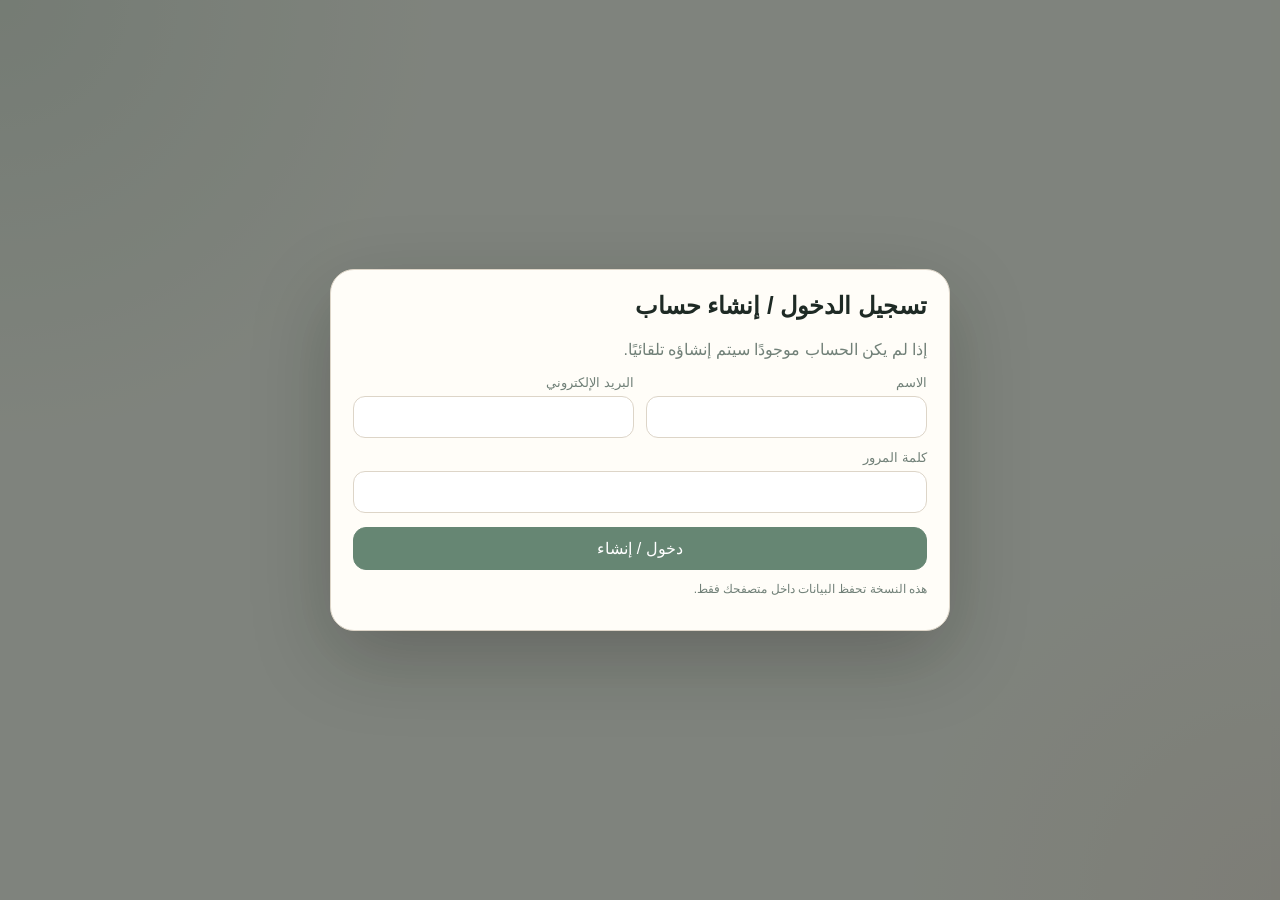
==== index.html @ e9858591 "Add files via upload" ====
<!DOCTYPE html>
<html lang="ar" dir="rtl">
<head>
<meta charset="UTF-8">
<meta name="viewport" content="width=device-width, initial-scale=1.0">
<meta name="theme-color" content="#f4f0e8">
<title>مساري | متتبع العادات والتحليل</title>
<style>
:root{
  --bg:#f4f0e8;
  --paper:#fffdf8;
  --paper-2:#faf6ef;
  --ink:#1e2a25;
  --muted:#718078;
  --line:#ddd5c8;
  --sage:#668673;
  --sage-dark:#456050;
  --sage-soft:#e7efe9;
  --done:#3f8f5d;
  --done-soft:#dff0e4;
  --missed:#c85e55;
  --missed-soft:#f5dfdc;
  --neutral:#ece6dc;
  --gold:#c5a15c;
  --shadow:0 24px 70px rgba(48,58,51,.12);
}
*{box-sizing:border-box}
html{scroll-behavior:smooth}
body{
  margin:0;
  min-height:100vh;
  font-family:"Segoe UI",Tahoma,Arial,sans-serif;
  color:var(--ink);
  background:
    radial-gradient(circle at 0% 0%,rgba(102,134,115,.16),transparent 28%),
    radial-gradient(circle at 100% 100%,rgba(200,94,85,.09),transparent 24%),
    var(--bg);
}
button,input,select,textarea{font:inherit}
button{cursor:pointer}
.hidden{display:none!important}
.app{max-width:1620px;margin:auto;padding:18px}
.shell{display:grid;grid-template-columns:285px minmax(0,1fr);gap:18px}
.sidebar,.main{
  background:rgba(255,253,248,.96);
  border:1px solid var(--line);
  border-radius:28px;
  box-shadow:var(--shadow);
}
.sidebar{
  padding:18px;
  position:sticky;
  top:18px;
  height:calc(100vh - 36px);
  overflow:auto;
}
.main{padding:22px;min-width:0}
.profile-card{
  padding:18px;text-align:center;border-radius:22px;
  background:linear-gradient(145deg,#e6eee8,#faf5ed);
  border:1px solid #d6dfd7;
}
.avatar-wrap{position:relative;width:96px;height:96px;margin:0 auto 12px}
.avatar{
  width:96px;height:96px;border-radius:50%;object-fit:cover;
  border:4px solid #fff;background:#dbe5dd;
  box-shadow:0 12px 28px rgba(68,94,79,.16)
}
.avatar-btn{
  position:absolute;left:2px;bottom:2px;width:32px;height:32px;border-radius:50%;
  border:2px solid #fff;background:var(--sage);color:#fff;font-weight:900
}
.profile-card h3{margin:0 0 4px;font-size:21px}
.profile-card p{margin:0;color:var(--muted);font-size:13px}
.nav{display:grid;gap:8px;margin:18px 0}
.nav button{
  border:0;background:transparent;color:var(--muted);
  text-align:right;padding:12px 14px;border-radius:13px;font-weight:750
}
.nav button:hover,.nav button.active{background:var(--sage-soft);color:var(--sage-dark)}
.side-card{
  margin-top:14px;padding:15px;border-radius:18px;
  background:var(--paper-2);border:1px solid var(--line)
}
.side-card h4{margin:0 0 12px}
.ring{
  width:132px;height:132px;border-radius:50%;margin:auto;display:grid;place-items:center;
  background:conic-gradient(var(--done) var(--pct),#e5dfd4 0);position:relative
}
.ring::after{content:"";position:absolute;inset:12px;border-radius:50%;background:var(--paper)}
.ring .inner{position:relative;z-index:1;text-align:center}
.ring strong{display:block;font-size:30px}.ring span{font-size:12px;color:var(--muted)}
.legend{display:grid;gap:8px;margin-top:14px}
.legend-row{display:flex;justify-content:space-between;color:var(--muted);font-size:13px}
.legend-row i{width:10px;height:10px;border-radius:50%;display:inline-block;margin-left:7px}
.topbar{display:flex;justify-content:space-between;gap:14px;align-items:flex-start;flex-wrap:wrap}
.brand h1{margin:0;font-size:40px;letter-spacing:-1.4px}.brand h1 span{color:var(--sage)}
.brand p{margin:6px 0 0;color:var(--muted)}
.actions{display:flex;gap:9px;flex-wrap:wrap}
.control,.btn{
  border:1px solid var(--line);background:var(--paper);color:var(--ink);
  padding:11px 14px;border-radius:13px
}
.btn.primary{background:var(--sage);border-color:var(--sage);color:#fff}
.btn.warm{background:#b9785c;border-color:#b9785c;color:#fff}
.btn.danger{color:#a54d46}
.hero{display:grid;grid-template-columns:1.2fr .8fr;gap:18px;margin:20px 0}
.hero-banner{
  min-height:245px;border-radius:25px;padding:28px;color:#fff;position:relative;overflow:hidden;
  background:linear-gradient(120deg,rgba(35,55,45,.93),rgba(79,109,89,.84)),linear-gradient(135deg,#7e9987,#d4bfa0);
}
.hero-banner:before,.hero-banner:after{content:"";position:absolute;border-radius:50%;background:rgba(255,255,255,.12)}
.hero-banner:before{width:240px;height:240px;left:-70px;top:-65px}
.hero-banner:after{width:170px;height:170px;left:130px;bottom:-90px}
.hero-banner h2{position:relative;z-index:1;font-size:35px;margin:0 0 10px}
.hero-banner p{position:relative;z-index:1;max-width:620px;line-height:1.8;color:#edf4ef;margin:0}
.hero-stats{display:grid;grid-template-columns:1fr 1fr;gap:12px}
.stat-card{background:var(--paper);border:1px solid var(--line);border-radius:20px;padding:18px}
.stat-card strong{display:block;font-size:30px;color:var(--sage-dark)}
.stat-card span{font-size:13px;color:var(--muted)}
.section{
  margin-top:18px;background:var(--paper);
  border:1px solid var(--line);border-radius:24px;padding:18px
}
.section-head{display:flex;justify-content:space-between;gap:12px;align-items:center;flex-wrap:wrap;margin-bottom:15px}
.section-head h2{margin:0;font-size:22px}
.section-head p{margin:4px 0 0;color:var(--muted);font-size:13px}
.mode-switch{display:flex;gap:7px;padding:5px;background:#f0ebe2;border-radius:13px}
.mode{border:0;background:transparent;color:var(--muted);padding:9px 12px;border-radius:9px;font-weight:800}
.mode.done.active{background:var(--done);color:#fff}
.mode.missed.active{background:var(--missed);color:#fff}

/* Circular racetrack */
.tracker-shell{display:grid;grid-template-columns:1fr;gap:16px}
.tracker-card{
  border:1px solid var(--line);
  border-radius:26px;
  background:
    radial-gradient(circle at 50% 48%,rgba(102,134,115,.08),transparent 34%),
    linear-gradient(180deg,#fffefa,#fbf8f2);
  padding:18px;
  overflow:auto;
  box-shadow:inset 0 1px 0 rgba(255,255,255,.9)
}
.svg-wrap{min-width:900px;display:flex;justify-content:center}
#trackerSvg{width:100%;max-width:1180px;height:auto;overflow:visible}
.track-segment{cursor:pointer;transition:transform .16s,filter .16s,opacity .16s}
.track-segment:hover{filter:brightness(.95);opacity:.94}
.day-label{font-size:11px;fill:#657168;font-weight:800;pointer-events:none}
.habit-label{font-size:14px;fill:#1f2b26;font-weight:900;pointer-events:none}
.habit-label-sub{font-size:10px;fill:#7b877f;font-weight:600;pointer-events:none}
.habit-label-box{fill:#fffdfa;stroke:#d8d1c5;stroke-width:1.2}
.habit-label-accent{stroke:#668673;stroke-width:5;stroke-linecap:round}
.habit-label-line{stroke:#a5afa8;stroke-width:1.2;stroke-dasharray:4 5}
.center-disc{fill:#fffdf8;stroke:#d8d1c5;stroke-width:2}
.center-ring{fill:none;stroke:#668673;stroke-width:7;stroke-linecap:round}
.center-title{font-size:30px;fill:#223029;font-weight:900}
.center-sub{font-size:14px;fill:#7b877f}
.center-rate{font-size:22px;fill:#4d6b57;font-weight:900}
.track-guide{fill:none;stroke:#e4ddd2;stroke-width:1}
.track-start-line{stroke:#b6c0b9;stroke-width:1.2}
.habit-list{
  display:grid;
  grid-template-columns:repeat(auto-fit,minmax(190px,1fr));
  gap:10px
}
.habit-row{
  border:1px solid var(--line);
  border-radius:16px;
  padding:12px;
  background:linear-gradient(180deg,#fffefa,#faf6ef)
}
.habit-row h4{margin:0 0 4px}
.habit-row p{margin:0;color:var(--muted);font-size:12px}
.habit-row button{margin-top:9px;width:100%}

/* Analytics */
.analytics-grid{display:grid;grid-template-columns:repeat(4,1fr);gap:12px}
.metric{
  border:1px solid var(--line);border-radius:18px;padding:16px;background:#fffefa
}
.metric strong{display:block;font-size:28px;color:var(--sage-dark)}
.metric span{font-size:12px;color:var(--muted)}
.analysis-layout{display:grid;grid-template-columns:1.15fr .85fr;gap:16px;margin-top:14px}
.chart-card,.insight-card{
  border:1px solid var(--line);border-radius:20px;padding:15px;background:#fffefa
}
.chart-card h3,.insight-card h3{margin:0 0 12px;font-size:17px}
.bar-chart{display:grid;gap:10px}
.bar-row{display:grid;grid-template-columns:130px 1fr 54px;gap:10px;align-items:center}
.bar-label{font-size:13px;white-space:nowrap;overflow:hidden;text-overflow:ellipsis}
.bar-track{height:12px;background:#ece6dc;border-radius:999px;overflow:hidden}
.bar-fill{height:100%;background:linear-gradient(90deg,var(--sage),#8aa294);border-radius:999px}
.bar-value{text-align:left;font-size:12px;color:var(--muted)}
.insights{display:grid;gap:10px}
.insight{
  padding:13px;border-radius:15px;background:var(--sage-soft);border:1px solid #d9e5dc;line-height:1.7
}
.insight.warn{background:#f7ebe7;border-color:#efd8d2}
.insight strong{display:block;margin-bottom:3px}
.week-grid{display:grid;grid-template-columns:repeat(7,1fr);gap:8px;margin-top:12px}
.week-day{padding:10px;border:1px solid var(--line);border-radius:14px;text-align:center;background:#fbf8f2}
.week-day strong{display:block;font-size:20px}.week-day span{font-size:11px;color:var(--muted)}
.trend-card{margin-top:14px;border:1px solid var(--line);border-radius:20px;padding:15px;background:#fffefa}
.trend-card svg{width:100%;height:240px}
.trend-line{fill:none;stroke:var(--sage);stroke-width:4}
.trend-dot{fill:#b9785c;stroke:#fff;stroke-width:3}
.grid-2{display:grid;grid-template-columns:1fr 1fr;gap:18px}
.gallery{display:grid;grid-template-columns:repeat(3,1fr);gap:11px}
.gallery-card{border:1px solid var(--line);border-radius:18px;overflow:hidden;background:#fff}
.gallery-card img{width:100%;height:150px;object-fit:cover;background:#ece7de}
.gallery-meta{padding:10px}.gallery-meta h4{margin:0 0 4px;font-size:14px}
.gallery-meta p{margin:0;color:var(--muted);font-size:12px}
.empty{grid-column:1/-1;border:1px dashed var(--line);border-radius:18px;padding:34px;text-align:center;color:var(--muted);background:#fbf9f5}
.measure-grid{display:grid;grid-template-columns:repeat(4,1fr);gap:10px}
.measure{border:1px solid var(--line);border-radius:16px;padding:13px;background:#fbfaf7}
.measure label{display:block;color:var(--muted);font-size:12px}
.measure input{width:100%;border:0;background:transparent;outline:none;font-size:22px;font-weight:800;color:var(--ink)}
.modal{position:fixed;inset:0;background:rgba(31,43,38,.55);display:grid;place-items:center;padding:20px;z-index:50}
.modal-card{width:min(620px,100%);background:var(--paper);border:1px solid var(--line);border-radius:24px;padding:22px;box-shadow:0 26px 80px rgba(0,0,0,.22)}
.modal-card h2{margin-top:0}
.modal-actions{display:flex;justify-content:flex-end;gap:8px;margin-top:15px}
.profile-grid{display:grid;grid-template-columns:1fr 1fr;gap:12px}
.field label{display:block;margin-bottom:6px;color:var(--muted);font-size:13px}
.field input,.field textarea{width:100%;border:1px solid var(--line);border-radius:12px;padding:11px;background:#fff;outline:none}
.field.full{grid-column:1/-1}
.toast{position:fixed;bottom:20px;left:50%;transform:translate(-50%,25px);opacity:0;background:#27352e;color:#fff;padding:11px 16px;border-radius:12px;transition:.2s;z-index:80}
.toast.show{opacity:1;transform:translate(-50%,0)}
@media(max-width:1220px){
  .shell{grid-template-columns:1fr}.sidebar{position:static;height:auto}
  .tracker-shell{grid-template-columns:1fr}.habit-list{grid-template-columns:repeat(2,1fr)}
}
@media(max-width:920px){
  .hero,.grid-2,.analysis-layout{grid-template-columns:1fr}
  .analytics-grid{grid-template-columns:1fr 1fr}
  .measure-grid{grid-template-columns:1fr 1fr}
}
@media(max-width:620px){
  .app{padding:8px}.main,.sidebar{padding:13px;border-radius:18px}
  .brand h1{font-size:30px}.hero-banner h2{font-size:28px}
  .profile-grid{grid-template-columns:1fr}.field.full{grid-column:auto}
  .gallery{grid-template-columns:1fr}.measure-grid{grid-template-columns:1fr}
  .analytics-grid{grid-template-columns:1fr}
  .habit-list{grid-template-columns:1fr}
}

/* A4 monthly report */
#printSheet{display:none}
@page{size:A4 landscape;margin:9mm}
@media print{
  html,body{background:#fff!important}
  body *{visibility:hidden!important}
  #printSheet,#printSheet *{visibility:visible!important}
  #printSheet{
    display:block!important;
    position:absolute;
    inset:0;
    width:100%;
    color:#1e2a25;
    background:#fff;
    direction:rtl;
    font-family:"Segoe UI",Tahoma,Arial,sans-serif;
  }
  .print-page{
    width:100%;
    min-height:185mm;
    padding:4mm;
    page-break-after:always;
  }
  .print-page:last-child{page-break-after:auto}
  .print-header{
    display:flex;justify-content:space-between;align-items:flex-start;
    border-bottom:2px solid #668673;padding-bottom:4mm;margin-bottom:4mm
  }
  .print-header h1{margin:0;font-size:24pt}
  .print-header p{margin:2mm 0 0;color:#647269;font-size:10pt}
  .print-badge{
    border:1px solid #cfc7bb;border-radius:10px;padding:3mm 5mm;
    background:#f8f4ed;font-weight:800
  }
  .print-layout{display:grid;grid-template-columns:2.2fr 1fr;gap:5mm}
  .print-tracker{
    border:1px solid #d8d1c5;border-radius:12px;padding:3mm;background:#fffdfa
  }
  .print-tracker svg{width:100%;height:150mm}
  .print-summary{display:grid;gap:3mm;align-content:start}
  .print-stat{
    border:1px solid #d8d1c5;border-radius:10px;padding:3mm;background:#fbf8f2
  }
  .print-stat strong{display:block;font-size:18pt;color:#456050}
  .print-stat span{font-size:9pt;color:#718078}
  .print-table{
    width:100%;border-collapse:collapse;font-size:9pt;margin-top:2mm
  }
  .print-table th,.print-table td{
    border:1px solid #d8d1c5;padding:2mm;text-align:center
  }
  .print-table th{background:#eaf1eb}
  .print-insight{
    border:1px solid #d8d1c5;border-radius:10px;padding:3mm;
    background:#f7f3ec;font-size:9pt;line-height:1.6
  }
  .print-footer{
    margin-top:3mm;padding-top:2mm;border-top:1px solid #ddd5c8;
    color:#718078;font-size:8pt;text-align:center
  }
}

</style>
</head>
<body>

<input id="avatarInput" type="file" accept="image/*" hidden>
<input id="galleryInput" type="file" accept="image/*" multiple hidden>

<div id="authModal" class="modal">
  <div class="modal-card">
    <h2>تسجيل الدخول / إنشاء حساب</h2>
    <p style="color:var(--muted)">إذا لم يكن الحساب موجودًا سيتم إنشاؤه تلقائيًا.</p>
    <div class="profile-grid">
      <div class="field"><label>الاسم</label><input id="authName"></div>
      <div class="field"><label>البريد الإلكتروني</label><input id="authEmail" type="email"></div>
      <div class="field full"><label>كلمة المرور</label><input id="authPassword" type="password"></div>
    </div>
    <button id="authBtn" class="btn primary" style="width:100%;margin-top:14px">دخول / إنشاء</button>
    <p style="font-size:12px;color:var(--muted)">هذه النسخة تحفظ البيانات داخل متصفحك فقط.</p>
  </div>
</div>

<div id="profileModal" class="modal hidden">
  <div class="modal-card">
    <h2>حسابي الشخصي</h2>
    <div class="profile-grid">
      <div class="field"><label>الاسم الكامل</label><input id="fullName"></div>
      <div class="field"><label>رقم الهاتف</label><input id="phone"></div>
      <div class="field"><label>البريد الإلكتروني</label><input id="email"></div>
      <div class="field"><label>تاريخ الميلاد</label><input id="birth" type="date"></div>
      <div class="field full"><label>عنوان السكن</label><input id="address"></div>
      <div class="field full"><label>نبذة شخصية</label><textarea id="bio" rows="3"></textarea></div>
    </div>
    <div class="modal-actions">
      <button id="closeProfileModal" class="btn">إغلاق</button>
      <button id="saveProfile" class="btn primary">حفظ المعلومات</button>
    </div>
  </div>
</div>

<div id="habitModal" class="modal hidden">
  <div class="modal-card">
    <h2>إضافة أو تعديل عادة</h2>
    <div class="profile-grid">
      <div class="field"><label>اسم العادة</label><input id="habitName"></div>
      <div class="field full"><label>الوصف</label><input id="habitDesc"></div>
    </div>
    <div class="modal-actions">
      <button id="cancelHabit" class="btn">إلغاء</button>
      <button id="saveHabit" class="btn primary">حفظ</button>
    </div>
  </div>
</div>

<div id="app" class="app hidden">
  <div class="shell">
    <aside class="sidebar">
      <div class="profile-card">
        <div class="avatar-wrap">
          <img id="avatar" class="avatar" alt="الصورة الشخصية">
          <button id="avatarBtn" class="avatar-btn">＋</button>
        </div>
        <h3 id="sideName"></h3>
        <p id="sideEmail"></p>
      </div>

      <div class="nav">
        <button class="active" data-target="dashboard">لوحة التحكم</button>
        <button data-target="trackerSection">مضمار العادات</button>
        <button data-target="analysisSection">التحليل الكامل</button>
        <button data-target="foodSection">الصور والوجبات</button>
        <button data-target="measureSection">المقاسات</button>
        <button id="openProfileBtn">حسابي الشخصي</button>
      </div>

      <div class="side-card">
        <h4>ملخص الشهر</h4>
        <div id="progressRing" class="ring" style="--pct:0%">
          <div class="inner"><strong id="percentText">0%</strong><span>معدل الإنجاز</span></div>
        </div>
        <div class="legend">
          <div class="legend-row"><span><i style="background:var(--done)"></i>منجز</span><b id="doneTotal">0</b></div>
          <div class="legend-row"><span><i style="background:var(--missed)"></i>غير منجز</span><b id="missedTotal">0</b></div>
          <div class="legend-row"><span><i style="background:#aeb1ab"></i>غير محدد</span><b id="neutralTotal">0</b></div>
        </div>
      </div>
      <button id="logoutBtn" class="btn" style="width:100%;margin-top:14px">تسجيل الخروج</button>
    </aside>

    <main class="main">
      <div class="topbar">
        <div class="brand">
          <h1>مساري<span>.</span></h1>
          <p>مضمار دائري احترافي مع تحليل كامل للالتزام.</p>
        </div>
        <div class="actions">
          <select id="month" class="control"></select>
          <select id="year" class="control"></select>
          <button id="exportBtn" class="btn">تصدير البيانات</button>
          <button id="printPdfBtn" class="btn primary">طباعة PDF A4</button>
        </div>
      </div>

      <section id="dashboard" class="hero">
        <div class="hero-banner">
          <h2>كل عادة لها مسار واضح</h2>
          <p>اضغط على أي جزء من المضمار لتسجيل اليوم كمنجز أو غير منجز، ثم راقب تحليلك الشهري بالتفصيل.</p>
        </div>
        <div class="hero-stats">
          <div class="stat-card"><strong id="doneStat">0</strong><span>أيام منجزة</span></div>
          <div class="stat-card"><strong id="missedStat">0</strong><span>أيام غير منجزة</span></div>
          <div class="stat-card"><strong id="habitStat">0</strong><span>عدد العادات</span></div>
          <div class="stat-card"><strong id="photoStat">0</strong><span>صور محفوظة</span></div>
        </div>
      </section>

      <section id="trackerSection" class="section">
        <div class="section-head">
          <div>
            <h2>مضمار العادات الدائري</h2>
            <p>دائرة ناقصة ربعًا، 31 يومًا، وكل حلقة تمثل عادة مستقلة.</p>
          </div>
          <div style="display:flex;gap:9px;flex-wrap:wrap">
            <div class="mode-switch">
              <button class="mode done active" data-mode="done">منجز</button>
              <button class="mode missed" data-mode="missed">غير منجز</button>
            </div>
            <button id="addHabitBtn" class="btn primary">＋ إضافة عادة</button>
          </div>
        </div>
        <div class="tracker-shell">
          <div class="tracker-card">
            <div class="svg-wrap">
              <svg id="trackerSvg" viewBox="0 0 1180 820"></svg>
            </div>
          </div>
          <div id="habitList" class="habit-list"></div>
        </div>
      </section>

      <section id="analysisSection" class="section">
        <div class="section-head">
          <div>
            <h2>التحليل الكامل</h2>
            <p>تحليل الالتزام، أفضل عادة، أضعف عادة، السلسلة، ونسبة كل عادة.</p>
          </div>
        </div>

        <div class="analytics-grid">
          <div class="metric"><strong id="analysisRate">0%</strong><span>معدل الالتزام</span></div>
          <div class="metric"><strong id="bestStreak">0</strong><span>أفضل سلسلة متواصلة</span></div>
          <div class="metric"><strong id="bestHabit">—</strong><span>أفضل عادة</span></div>
          <div class="metric"><strong id="weakHabit">—</strong><span>أضعف عادة</span></div>
        </div>

        <div class="analysis-layout">
          <div class="chart-card">
            <h3>نسبة الإنجاز لكل عادة</h3>
            <div id="habitBars" class="bar-chart"></div>
          </div>
          <div class="insight-card">
            <h3>استنتاجات ذكية</h3>
            <div id="insights" class="insights"></div>
          </div>
        </div>

        <div class="trend-card">
          <h3 style="margin:0 0 8px">أداء أيام الأسبوع</h3>
          <div id="weekGrid" class="week-grid"></div>
        </div>

        <div class="trend-card">
          <h3 style="margin:0 0 8px">تطور الالتزام خلال الشهر</h3>
          <svg id="commitmentChart" viewBox="0 0 900 240" preserveAspectRatio="none"></svg>
        </div>
      </section>

      <div class="grid-2">
        <section id="foodSection" class="section">
          <div class="section-head">
            <div><h2>صور الوجبات والتقدم</h2><p>ارفع صور أكلك أو صور قبل وبعد.</p></div>
            <button id="uploadGallery" class="btn warm">＋ رفع صور</button>
          </div>
          <div id="gallery" class="gallery"></div>
        </section>

        <section id="measureSection" class="section">
          <div class="section-head">
            <div><h2>مقاسات الجسم</h2><p>حفظ القياسات بتاريخ اليوم.</p></div>
            <button id="saveMeasures" class="btn primary">حفظ القياس</button>
          </div>
          <div class="measure-grid">
            <div class="measure"><label>الوزن كغ</label><input id="weight" type="number" step=".1"></div>
            <div class="measure"><label>الطول سم</label><input id="height" type="number" step=".1"></div>
            <div class="measure"><label>الخصر سم</label><input id="waist" type="number" step=".1"></div>
            <div class="measure"><label>الصدر سم</label><input id="chest" type="number" step=".1"></div>
            <div class="measure"><label>الذراع سم</label><input id="arm" type="number" step=".1"></div>
            <div class="measure"><label>الفخذ سم</label><input id="thigh" type="number" step=".1"></div>
            <div class="measure"><label>الورك سم</label><input id="hips" type="number" step=".1"></div>
            <div class="measure"><label>الدهون %</label><input id="fat" type="number" step=".1"></div>
          </div>
        </section>
      </div>
    </main>
  </div>
</div>


<div id="printSheet">
  <section class="print-page">
    <div class="print-header">
      <div>
        <h1>مساري — المتابعة الشهرية</h1>
        <p id="printUserLine"></p>
      </div>
      <div id="printMonthBadge" class="print-badge"></div>
    </div>

    <div class="print-layout">
      <div class="print-tracker">
        <div id="printTrackerMount"></div>
      </div>
      <aside class="print-summary">
        <div class="print-stat"><strong id="printRate">0%</strong><span>معدل الالتزام</span></div>
        <div class="print-stat"><strong id="printDone">0</strong><span>إجمالي الأيام المنجزة</span></div>
        <div class="print-stat"><strong id="printStreak">0</strong><span>أفضل سلسلة متواصلة</span></div>
        <div class="print-stat"><strong id="printBestHabit">—</strong><span>أفضل عادة</span></div>
        <div class="print-insight" id="printRecommendation"></div>
      </aside>
    </div>

    <table class="print-table">
      <thead>
        <tr>
          <th>العادة</th>
          <th>منجز</th>
          <th>غير منجز</th>
          <th>غير محدد</th>
          <th>نسبة الإنجاز</th>
          <th>أفضل سلسلة</th>
        </tr>
      </thead>
      <tbody id="printHabitRows"></tbody>
    </table>

    <div class="print-footer">تم إنشاء هذا التقرير من موقع مساري — اختر “Save as PDF” من نافذة الطباعة.</div>
  </section>
</div>

<div id="toast" class="toast"></div>

<script>
const $=s=>document.querySelector(s);
const months=["يناير","فبراير","مارس","أبريل","مايو","يونيو","يوليو","أغسطس","سبتمبر","أكتوبر","نوفمبر","ديسمبر"];
const weekNames=["أحد","اثنين","ثلاثاء","أربعاء","خميس","جمعة","سبت"];
const defaultAvatar="data:image/svg+xml,%3Csvg xmlns='http://www.w3.org/2000/svg' width='300' height='300'%3E%3Crect width='300' height='300' rx='150' fill='%23dfe8e1'/%3E%3Ccircle cx='150' cy='112' r='48' fill='%236f8f7a'/%3E%3Cpath d='M55 260c12-58 49-88 95-88s83 30 95 88' fill='%236f8f7a'/%3E%3C/svg%3E";
const defaultHabits=[
  {name:"الاستيقاظ مبكرًا",desc:"قبل الساعة 6:00"},
  {name:"صلاة الفجر",desc:"في وقتها"},
  {name:"قراءة",desc:"20 صفحة يوميًا"},
  {name:"تمرين رياضي",desc:"45 دقيقة"},
  {name:"شرب الماء",desc:"8 أكواب يوميًا"},
  {name:"نوم مبكر",desc:"قبل 11 مساءً"}
];

let currentUser=null,currentMode="done",editingHabit=null;
let state={month:new Date().getMonth(),year:new Date().getFullYear(),profile:{},habits:[],checks:{},photos:[],measurements:[]};

function toast(t){const x=$("#toast");x.textContent=t;x.classList.add("show");setTimeout(()=>x.classList.remove("show"),1700)}
function users(){return JSON.parse(localStorage.getItem("masariUsers")||"{}")}
function saveUsers(u){localStorage.setItem("masariUsers",JSON.stringify(u))}
function key(){return`masari:${currentUser.email}:${state.year}-${state.month}`}
function save(){localStorage.setItem(key(),JSON.stringify(state))}
function esc(s){return String(s).replace(/[&<>"']/g,m=>({"&":"&amp;","<":"&lt;",">":"&gt;",'"':"&quot;","'":"&#039;"}[m]))}
function setupSelectors(){
  $("#month").innerHTML="";$("#year").innerHTML="";
  months.forEach((m,i)=>$("#month").insertAdjacentHTML("beforeend",`<option value="${i}">${m}</option>`));
  for(let y=2025;y<=2035;y++)$("#year").insertAdjacentHTML("beforeend",`<option>${y}</option>`);
  $("#month").value=state.month;$("#year").value=state.year;
}
function fresh(){
  return{
    month:state.month,year:state.year,
    profile:{fullName:currentUser.name,email:currentUser.email,phone:"",birth:"",address:"",bio:"",avatar:defaultAvatar},
    habits:JSON.parse(JSON.stringify(defaultHabits)),checks:{},photos:[],measurements:[]
  }
}
function load(){
  const raw=localStorage.getItem(key());
  state=raw?JSON.parse(raw):fresh();
  bindProfile();renderTracker();renderHabitList();renderGallery();bindMeasures();updateAll();save();
}
function showApp(){
  $("#authModal").classList.add("hidden");$("#app").classList.remove("hidden");setupSelectors();load();
}
function bindProfile(){
  const p=state.profile||{};
  $("#avatar").src=p.avatar||defaultAvatar;$("#sideName").textContent=p.fullName||currentUser.name;$("#sideEmail").textContent=p.email||currentUser.email;
  ["fullName","phone","email","birth","address","bio"].forEach(id=>$("#"+id).value=p[id]||"");
}
function polar(cx,cy,r,deg){const a=deg*Math.PI/180;return{x:cx+r*Math.cos(a),y:cy+r*Math.sin(a)}}
function arcPath(cx,cy,r1,r2,a0,a1){
  const p1=polar(cx,cy,r2,a0),p2=polar(cx,cy,r2,a1),p3=polar(cx,cy,r1,a1),p4=polar(cx,cy,r1,a0);
  const large=(a1-a0)>180?1:0;
  return`M${p1.x},${p1.y} A${r2},${r2} 0 ${large} 1 ${p2.x},${p2.y} L${p3.x},${p3.y} A${r1},${r1} 0 ${large} 0 ${p4.x},${p4.y} Z`;
}
function S(tag,attrs={}){const e=document.createElementNS("http://www.w3.org/2000/svg",tag);Object.entries(attrs).forEach(([k,v])=>e.setAttribute(k,v));return e}
function renderTracker(){
  const svg=$("#trackerSvg");svg.innerHTML="";
  const cx=720,cy=430;
  const start=-155,end=155,totalAngle=end-start; // premium horseshoe opening on the left
  const inner=122,outer=360;
  const hcount=Math.max(1,state.habits.length);
  const ring=(outer-inner)/hcount;
  const days=31,gap=.72;
  const labelX=42,labelW=285;

  // subtle guide arcs
  for(let h=0;h<=state.habits.length;h++){
    const r=inner+h*ring;
    svg.appendChild(S("path",{
      d:arcPath(cx,cy,r-.55,r+.55,start,end),
      fill:"#e5ded3",
      opacity:".6"
    }));
  }

  for(let h=0;h<state.habits.length;h++){
    const r1=inner+h*ring+4;
    const r2=inner+(h+1)*ring-4;
    for(let d=1;d<=days;d++){
      const a0=start+(d-1)*totalAngle/days+gap/2;
      const a1=start+d*totalAngle/days-gap/2;
      const status=state.checks[`${h}-${d}`];
      const fill=status==="done"?"#3f8f5d":status==="missed"?"#c85e55":"#ece6dc";
      const path=S("path",{
        d:arcPath(cx,cy,r1,r2,a0,a1),
        fill,
        stroke:"#cfc7bb",
        "stroke-width":".7",
        class:"track-segment"
      });
      path.onclick=()=>{
        state.checks[`${h}-${d}`]=currentMode;
        save();
        renderTracker();
        updateAll();
      };
      svg.appendChild(path);
    }
  }

  // Outer day labels
  for(let d=1;d<=31;d++){
    const a=start+(d-.5)*totalAngle/31;
    const p=polar(cx,cy,382,a);
    const t=S("text",{
      x:p.x,y:p.y,
      "text-anchor":"middle",
      "dominant-baseline":"middle",
      class:"day-label"
    });
    t.textContent=d;
    svg.appendChild(t);
  }

  // Professional aligned habit labels on the left, each connected to its lane
  state.habits.forEach((habit,h)=>{
    const midR=inner+(h+.5)*ring;
    const anchor=polar(cx,cy,midR,180);
    const rowY=178+h*68;
    const boxH=52;

    svg.appendChild(S("line",{
      x1:labelX+labelW,
      y1:rowY,
      x2:anchor.x-8,
      y2:anchor.y,
      class:"habit-label-line"
    }));

    svg.appendChild(S("rect",{
      x:labelX,y:rowY-boxH/2,width:labelW,height:boxH,
      rx:"13",ry:"13",class:"habit-label-box"
    }));

    svg.appendChild(S("line",{
      x1:labelX+12,y1:rowY-15,x2:labelX+12,y2:rowY+15,
      class:"habit-label-accent"
    }));

    const num=S("text",{
      x:labelX+34,y:rowY+5,
      "text-anchor":"middle",class:"habit-label"
    });
    num.textContent=(h+1);
    svg.appendChild(num);

    const title=S("text",{
      x:labelX+58,y:rowY-(habit.desc?4:-1),
      "text-anchor":"start",class:"habit-label"
    });
    title.textContent=habit.name;
    svg.appendChild(title);

    if(habit.desc){
      const sub=S("text",{
        x:labelX+58,y:rowY+13,
        "text-anchor":"start",class:"habit-label-sub"
      });
      sub.textContent=habit.desc;
      svg.appendChild(sub);
    }
  });

  // Center dashboard disc
  svg.appendChild(S("circle",{cx,cy,r:98,class:"center-disc"}));

  const total=state.habits.length*31;
  const done=Object.values(state.checks).filter(v=>v==="done").length;
  const pct=total?Math.round(done/total*100):0;
  const circumference=2*Math.PI*108;
  const progress=S("circle",{
    cx,cy,r:108,
    class:"center-ring",
    "stroke-dasharray":circumference,
    "stroke-dashoffset":circumference*(1-pct/100),
    transform:`rotate(-90 ${cx} ${cy})`
  });
  svg.appendChild(progress);

  const monthText=S("text",{x:cx,y:cy-18,"text-anchor":"middle",class:"center-title"});
  monthText.textContent=months[state.month];
  svg.appendChild(monthText);

  const rateText=S("text",{x:cx,y:cy+16,"text-anchor":"middle",class:"center-rate"});
  rateText.textContent=pct+"%";
  svg.appendChild(rateText);

  const yearText=S("text",{x:cx,y:cy+42,"text-anchor":"middle",class:"center-sub"});
  yearText.textContent=state.year+" — معدل الالتزام";
  svg.appendChild(yearText);
}
function renderHabitList(){
  const box=$("#habitList");box.innerHTML="";
  state.habits.forEach((h,i)=>{
    const row=document.createElement("div");row.className="habit-row";
    row.innerHTML=`<h4>${esc(h.name)}</h4><p>${esc(h.desc||"")}</p><button class="btn">تعديل / حذف</button>`;
    row.querySelector("button").onclick=()=>{
      const a=prompt('اكتب "تعديل" أو "حذف"');
      if(a==="تعديل"){editingHabit=i;openHabit(h)}
      if(a==="حذف"&&confirm("حذف العادة؟")){
        state.habits.splice(i,1);
        const n={};Object.entries(state.checks).forEach(([k,v])=>{const[hi,di]=k.split("-").map(Number);if(hi<i)n[k]=v;if(hi>i)n[`${hi-1}-${di}`]=v});
        state.checks=n;save();renderTracker();renderHabitList();updateAll();
      }
    };
    box.appendChild(row);
  });
}
function habitStats(){
  return state.habits.map((h,i)=>{
    let done=0,missed=0,best=0,cur=0;
    for(let d=1;d<=31;d++){
      const s=state.checks[`${i}-${d}`];
      if(s==="done"){done++;cur++;best=Math.max(best,cur)}else{if(s==="missed")missed++;cur=0}
    }
    return{name:h.name,done,missed,rate:Math.round(done/31*100),streak:best};
  });
}
function renderAnalysis(){
  const stats=habitStats();
  const totalDone=stats.reduce((a,b)=>a+b.done,0);
  const totalPossible=Math.max(1,state.habits.length*31);
  const rate=Math.round(totalDone/totalPossible*100);
  const best=[...stats].sort((a,b)=>b.rate-a.rate)[0];
  const weak=[...stats].sort((a,b)=>a.rate-b.rate)[0];
  const bestStreak=Math.max(0,...stats.map(x=>x.streak));
  $("#analysisRate").textContent=rate+"%";
  $("#bestStreak").textContent=bestStreak+" يوم";
  $("#bestHabit").textContent=best?best.name:"—";
  $("#weakHabit").textContent=weak?weak.name:"—";

  const bars=$("#habitBars");bars.innerHTML="";
  stats.forEach(s=>{
    bars.insertAdjacentHTML("beforeend",`<div class="bar-row"><div class="bar-label">${esc(s.name)}</div><div class="bar-track"><div class="bar-fill" style="width:${s.rate}%"></div></div><div class="bar-value">${s.rate}%</div></div>`);
  });

  const insights=$("#insights");insights.innerHTML="";
  if(!stats.length){insights.innerHTML='<div class="insight">أضف عادات حتى يبدأ التحليل.</div>'}
  else{
    insights.insertAdjacentHTML("beforeend",`<div class="insight"><strong>أفضل نقطة قوة</strong>${best.name} هي أعلى عادة التزامًا بنسبة ${best.rate}%.</div>`);
    insights.insertAdjacentHTML("beforeend",`<div class="insight warn"><strong>أكبر فرصة للتحسين</strong>${weak.name} هي الأقل التزامًا بنسبة ${weak.rate}%.</div>`);
    insights.insertAdjacentHTML("beforeend",`<div class="insight"><strong>السلسلة الحالية</strong>أفضل سلسلة متواصلة وصلت إلى ${bestStreak} يومًا.</div>`);
    const msg=rate>=80?"ممتاز جدًا، حافظ على نفس الإيقاع.":rate>=60?"أداؤك جيد، ركز على العادة الأضعف.":rate>=40?"تقدم متوسط، قلل عدد العادات أو بسّطها.":"ابدأ بعادتين فقط حتى تبني الاستمرارية.";
    insights.insertAdjacentHTML("beforeend",`<div class="insight"><strong>التوصية</strong>${msg}</div>`);
  }

  const weekTotals=Array.from({length:7},()=>({done:0,total:0}));
  for(let d=1;d<=31;d++){
    const wd=new Date(state.year,state.month,d).getDay();
    state.habits.forEach((_,h)=>{weekTotals[wd].total++;if(state.checks[`${h}-${d}`]==="done")weekTotals[wd].done++});
  }
  const wg=$("#weekGrid");wg.innerHTML="";
  weekTotals.forEach((x,i)=>{
    const p=x.total?Math.round(x.done/x.total*100):0;
    wg.insertAdjacentHTML("beforeend",`<div class="week-day"><strong>${p}%</strong><span>${weekNames[i]}</span></div>`);
  });

  renderCommitmentChart();
}
function renderCommitmentChart(){
  const svg=$("#commitmentChart");svg.innerHTML="";
  const W=900,H=240,pad=34;
  const vals=[];
  for(let d=1;d<=31;d++){
    let done=0;state.habits.forEach((_,h)=>{if(state.checks[`${h}-${d}`]==="done")done++});
    vals.push(state.habits.length?Math.round(done/state.habits.length*100):0);
  }
  for(let i=0;i<5;i++){
    const y=pad+i*(H-pad*2)/4;
    const line=S("line",{x1:pad,x2:W-pad,y1:y,y2:y,stroke:"#e5ded4","stroke-width":"1"});svg.appendChild(line);
  }
  const pts=vals.map((v,i)=>({x:pad+i*(W-pad*2)/30,y:H-pad-v*(H-pad*2)/100,v}));
  const poly=S("polyline",{points:pts.map(p=>`${p.x},${p.y}`).join(" "),class:"trend-line"});svg.appendChild(poly);
  pts.forEach((p,i)=>{if(i%5===0||i===30){svg.appendChild(S("circle",{cx:p.x,cy:p.y,r:5,class:"trend-dot"}));const t=S("text",{x:p.x,y:H-8,"text-anchor":"middle"});t.textContent=i+1;svg.appendChild(t)}});
}
function renderGallery(){
  const box=$("#gallery");box.innerHTML="";
  if(!state.photos.length){box.innerHTML='<div class="empty">ارفع صور وجباتك أو صور تقدمك.</div>';return}
  state.photos.forEach((p,i)=>{
    const c=document.createElement("div");c.className="gallery-card";
    c.innerHTML=`<img src="${p.src}"><div class="gallery-meta"><h4>${esc(p.title)}</h4><p>${esc(p.date)}</p><button class="btn danger" style="margin-top:8px">حذف</button></div>`;
    c.querySelector("button").onclick=()=>{state.photos.splice(i,1);save();renderGallery();updateAll()};
    box.appendChild(c);
  });
}
function bindMeasures(){const latest=state.measurements[state.measurements.length-1]||{};["weight","height","waist","chest","arm","thigh","hips","fat"].forEach(id=>$("#"+id).value=latest[id]||"")}
function updateAll(){
  let done=0,missed=0;Object.values(state.checks).forEach(v=>{if(v==="done")done++;if(v==="missed")missed++});
  const total=state.habits.length*31,neutral=Math.max(0,total-done-missed),pct=total?Math.round(done/total*100):0;
  $("#doneStat").textContent=done;$("#missedStat").textContent=missed;$("#habitStat").textContent=state.habits.length;$("#photoStat").textContent=state.photos.length;
  $("#doneTotal").textContent=done;$("#missedTotal").textContent=missed;$("#neutralTotal").textContent=neutral;$("#percentText").textContent=pct+"%";$("#progressRing").style.setProperty("--pct",pct+"%");
  renderAnalysis();
}
function openHabit(h={name:"",desc:""}){$("#habitName").value=h.name;$("#habitDesc").value=h.desc;$("#habitModal").classList.remove("hidden")}


function buildMonthlyRecommendation(rate,best,weak){
  if(!state.habits.length)return "أضف عادات لبدء التحليل الشهري.";
  if(rate>=85)return `أداء ممتاز. حافظ على استمراريتك، وأفضل عادة لديك هي ${best.name}.`;
  if(rate>=65)return `أداء جيد. ركّز خلال الشهر القادم على ${weak.name} لرفع المعدل العام.`;
  if(rate>=40)return `التزام متوسط. بسّط هدف ${weak.name} وحاول تثبيت وقت محدد له يوميًا.`;
  return `ابدأ بعدد أقل من العادات، وركّز أولًا على ${best.name} لبناء سلسلة ثابتة.`;
}
function renderPrintSheet(){
  const stats=habitStats();
  const totalDone=stats.reduce((sum,x)=>sum+x.done,0);
  const totalPossible=Math.max(1,state.habits.length*31);
  const rate=Math.round(totalDone/totalPossible*100);
  const best=[...stats].sort((a,b)=>b.rate-a.rate)[0]||{name:"—",rate:0};
  const weak=[...stats].sort((a,b)=>a.rate-b.rate)[0]||{name:"—",rate:0};
  const streak=Math.max(0,...stats.map(x=>x.streak));

  $("#printUserLine").textContent=`المستخدم: ${state.profile.fullName||currentUser.name} — تقرير الالتزام الشهري`;
  $("#printMonthBadge").textContent=`${months[state.month]} ${state.year}`;
  $("#printRate").textContent=rate+"%";
  $("#printDone").textContent=totalDone;
  $("#printStreak").textContent=streak+" يوم";
  $("#printBestHabit").textContent=best.name;
  $("#printRecommendation").innerHTML=`<strong>ملخص الشهر</strong><br>${esc(buildMonthlyRecommendation(rate,best,weak))}`;

  const rows=$("#printHabitRows");rows.innerHTML="";
  stats.forEach(s=>{
    rows.insertAdjacentHTML("beforeend",`
      <tr>
        <td>${esc(s.name)}</td>
        <td>${s.done}</td>
        <td>${s.missed}</td>
        <td>${Math.max(0,31-s.done-s.missed)}</td>
        <td>${s.rate}%</td>
        <td>${s.streak} يوم</td>
      </tr>`);
  });

  const clone=$("#trackerSvg").cloneNode(true);
  clone.removeAttribute("id");
  clone.setAttribute("viewBox","0 0 1180 820");
  clone.querySelectorAll(".track-segment").forEach(el=>el.style.cursor="default");
  const mount=$("#printTrackerMount");mount.innerHTML="";mount.appendChild(clone);
}

$("#authBtn").onclick=()=>{
  const name=$("#authName").value.trim(),email=$("#authEmail").value.trim().toLowerCase(),password=$("#authPassword").value;
  if(!name||!email||!password)return toast("أكمل البيانات");
  const all=users();if(all[email]&&all[email].password!==password)return toast("كلمة المرور غير صحيحة");
  if(!all[email]){all[email]={name,email,password};saveUsers(all)}
  currentUser=all[email];localStorage.setItem("masariSession",email);showApp();
};
$("#logoutBtn").onclick=()=>{localStorage.removeItem("masariSession");location.reload()};
$("#avatarBtn").onclick=()=>$("#avatarInput").click();
$("#avatarInput").onchange=e=>{const f=e.target.files[0];if(!f)return;const r=new FileReader();r.onload=()=>{$("#avatar").src=r.result;state.profile.avatar=r.result;save()};r.readAsDataURL(f)};
$("#openProfileBtn").onclick=()=>$("#profileModal").classList.remove("hidden");
$("#closeProfileModal").onclick=()=>$("#profileModal").classList.add("hidden");
$("#saveProfile").onclick=()=>{["fullName","phone","email","birth","address","bio"].forEach(id=>state.profile[id]=$("#"+id).value.trim());state.profile.avatar=$("#avatar").src;save();bindProfile();$("#profileModal").classList.add("hidden");toast("تم الحفظ")};
document.querySelectorAll(".mode").forEach(b=>b.onclick=()=>{document.querySelectorAll(".mode").forEach(x=>x.classList.remove("active"));b.classList.add("active");currentMode=b.dataset.mode});
$("#addHabitBtn").onclick=()=>{editingHabit=null;openHabit()};
$("#cancelHabit").onclick=()=>$("#habitModal").classList.add("hidden");
$("#saveHabit").onclick=()=>{const h={name:$("#habitName").value.trim(),desc:$("#habitDesc").value.trim()};if(!h.name)return toast("اكتب اسم العادة");if(editingHabit===null)state.habits.push(h);else state.habits[editingHabit]=h;save();$("#habitModal").classList.add("hidden");renderTracker();renderHabitList();updateAll()};
$("#uploadGallery").onclick=()=>$("#galleryInput").click();
$("#galleryInput").onchange=e=>{[...e.target.files].forEach(f=>{const r=new FileReader();r.onload=()=>{state.photos.push({src:r.result,title:f.name,date:new Date().toLocaleDateString("ar")});save();renderGallery();updateAll()};r.readAsDataURL(f)});e.target.value=""};
$("#saveMeasures").onclick=()=>{const ids=["weight","height","waist","chest","arm","thigh","hips","fat"],rec={date:new Date().toISOString().slice(0,10)};ids.forEach(id=>rec[id]=$("#"+id).value);const i=state.measurements.findIndex(x=>x.date===rec.date);if(i>=0)state.measurements[i]=rec;else state.measurements.push(rec);save();toast("تم حفظ القياس")};
$("#month").onchange=e=>{state.month=+e.target.value;load()};
$("#year").onchange=e=>{state.year=+e.target.value;load()};
$("#exportBtn").onclick=()=>{const b=new Blob([JSON.stringify(state,null,2)],{type:"application/json"}),a=document.createElement("a");a.href=URL.createObjectURL(b);a.download=`masari-${state.year}-${state.month+1}.json`;a.click();URL.revokeObjectURL(a.href)};
$("#printPdfBtn").onclick=()=>{renderPrintSheet();setTimeout(()=>window.print(),120)};
window.addEventListener("beforeprint",renderPrintSheet);
document.querySelectorAll(".nav button[data-target]").forEach(b=>b.onclick=()=>{document.querySelectorAll(".nav button").forEach(x=>x.classList.remove("active"));b.classList.add("active");document.getElementById(b.dataset.target)?.scrollIntoView({behavior:"smooth"})});
const session=localStorage.getItem("masariSession");if(session&&users()[session]){currentUser=users()[session];showApp()}
</script>
</body>
</html>
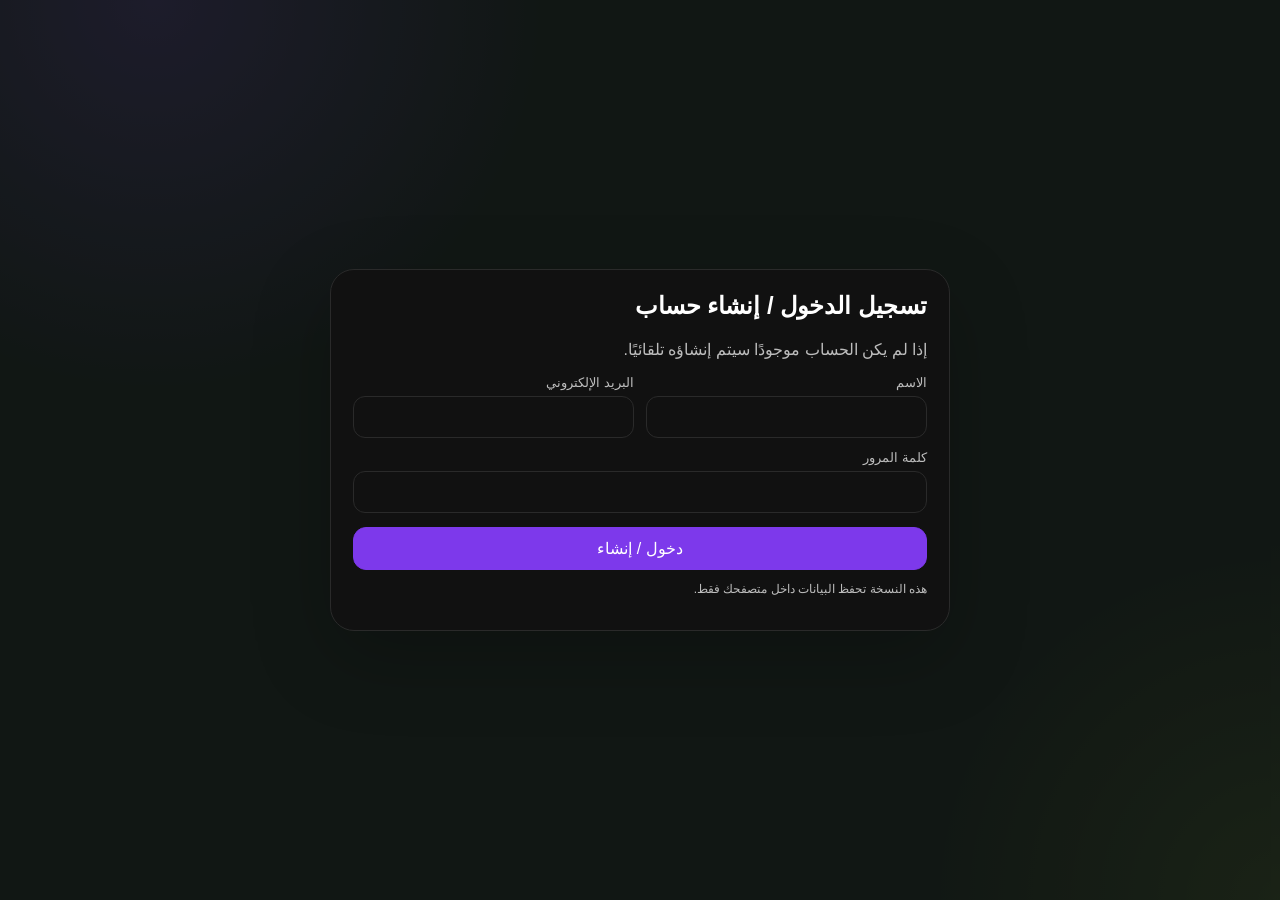
==== commit 30bdc977: "Add files via upload" ====
--- a/index.html
+++ b/index.html
@@ -7,22 +7,22 @@
 <title>مساري | متتبع العادات والتحليل</title>
 <style>
 :root{
-  --bg:#f4f0e8;
-  --paper:#fffdf8;
-  --paper-2:#faf6ef;
-  --ink:#1e2a25;
-  --muted:#718078;
-  --line:#ddd5c8;
-  --sage:#668673;
-  --sage-dark:#456050;
-  --sage-soft:#e7efe9;
-  --done:#3f8f5d;
-  --done-soft:#dff0e4;
-  --missed:#c85e55;
-  --missed-soft:#f5dfdc;
-  --neutral:#ece6dc;
-  --gold:#c5a15c;
-  --shadow:0 24px 70px rgba(48,58,51,.12);
+  --bg:#000000;
+  --paper:#111111;
+  --paper-2:#171717;
+  --ink:#FFFFFF;
+  --muted:#BDBDBD;
+  --line:#2A2A2A;
+  --sage:#7D39EB;
+  --sage-dark:#C6FF33;
+  --sage-soft:#211336;
+  --done:#C6FF33;
+  --done-soft:#203300;
+  --missed:#7D39EB;
+  --missed-soft:#26113F;
+  --neutral:#2A2A2A;
+  --gold:#C6FF33;
+  --shadow:0 24px 70px rgba(0,0,0,.45);
 }
 *{box-sizing:border-box}
 html{scroll-behavior:smooth}
@@ -32,8 +32,8 @@
   font-family:"Segoe UI",Tahoma,Arial,sans-serif;
   color:var(--ink);
   background:
-    radial-gradient(circle at 0% 0%,rgba(102,134,115,.16),transparent 28%),
-    radial-gradient(circle at 100% 100%,rgba(200,94,85,.09),transparent 24%),
+    radial-gradient(circle at 12% 0%,rgba(125,57,235,.22),transparent 28%),
+    radial-gradient(circle at 100% 100%,rgba(198,255,51,.10),transparent 24%),
     var(--bg);
 }
 button,input,select,textarea{font:inherit}
@@ -42,7 +42,7 @@
 .app{max-width:1620px;margin:auto;padding:18px}
 .shell{display:grid;grid-template-columns:285px minmax(0,1fr);gap:18px}
 .sidebar,.main{
-  background:rgba(255,253,248,.96);
+  background:rgba(17,17,17,.96);
   border:1px solid var(--line);
   border-radius:28px;
   box-shadow:var(--shadow);
@@ -57,8 +57,8 @@
 .main{padding:22px;min-width:0}
 .profile-card{
   padding:18px;text-align:center;border-radius:22px;
-  background:linear-gradient(145deg,#e6eee8,#faf5ed);
-  border:1px solid #d6dfd7;
+  background:linear-gradient(145deg,#171717,#0D0D0D);
+  border:1px solid #2E2E2E;
 }
 .avatar-wrap{position:relative;width:96px;height:96px;margin:0 auto 12px}
 .avatar{
@@ -80,7 +80,7 @@
 .nav button:hover,.nav button.active{background:var(--sage-soft);color:var(--sage-dark)}
 .side-card{
   margin-top:14px;padding:15px;border-radius:18px;
-  background:var(--paper-2);border:1px solid var(--line)
+  background:#141414;border:1px solid var(--line)
 }
 .side-card h4{margin:0 0 12px}
 .ring{
@@ -98,7 +98,7 @@
 .brand p{margin:6px 0 0;color:var(--muted)}
 .actions{display:flex;gap:9px;flex-wrap:wrap}
 .control,.btn{
-  border:1px solid var(--line);background:var(--paper);color:var(--ink);
+  border:1px solid var(--line);background:#111111;color:var(--ink);
   padding:11px 14px;border-radius:13px
 }
 .btn.primary{background:var(--sage);border-color:var(--sage);color:#fff}
@@ -107,7 +107,9 @@
 .hero{display:grid;grid-template-columns:1.2fr .8fr;gap:18px;margin:20px 0}
 .hero-banner{
   min-height:245px;border-radius:25px;padding:28px;color:#fff;position:relative;overflow:hidden;
-  background:linear-gradient(120deg,rgba(35,55,45,.93),rgba(79,109,89,.84)),linear-gradient(135deg,#7e9987,#d4bfa0);
+  background:
+    linear-gradient(115deg,rgba(0,0,0,.94),rgba(125,57,235,.78)),
+    linear-gradient(135deg,#000000,#7D39EB);
 }
 .hero-banner:before,.hero-banner:after{content:"";position:absolute;border-radius:50%;background:rgba(255,255,255,.12)}
 .hero-banner:before{width:240px;height:240px;left:-70px;top:-65px}
@@ -115,11 +117,11 @@
 .hero-banner h2{position:relative;z-index:1;font-size:35px;margin:0 0 10px}
 .hero-banner p{position:relative;z-index:1;max-width:620px;line-height:1.8;color:#edf4ef;margin:0}
 .hero-stats{display:grid;grid-template-columns:1fr 1fr;gap:12px}
-.stat-card{background:var(--paper);border:1px solid var(--line);border-radius:20px;padding:18px}
+.stat-card{background:#111111;border:1px solid var(--line);border-radius:20px;padding:18px}
 .stat-card strong{display:block;font-size:30px;color:var(--sage-dark)}
 .stat-card span{font-size:13px;color:var(--muted)}
 .section{
-  margin-top:18px;background:var(--paper);
+  margin-top:18px;background:#111111;
   border:1px solid var(--line);border-radius:24px;padding:18px
 }
 .section-head{display:flex;justify-content:space-between;gap:12px;align-items:center;flex-wrap:wrap;margin-bottom:15px}
@@ -127,69 +129,171 @@
 .section-head p{margin:4px 0 0;color:var(--muted);font-size:13px}
 .mode-switch{display:flex;gap:7px;padding:5px;background:#f0ebe2;border-radius:13px}
 .mode{border:0;background:transparent;color:var(--muted);padding:9px 12px;border-radius:9px;font-weight:800}
-.mode.done.active{background:var(--done);color:#fff}
-.mode.missed.active{background:var(--missed);color:#fff}
+.mode.done.active{background:#C6FF33;color:#000000}
+.mode.missed.active{background:#7D39EB;color:#FFFFFF}
 
 /* Circular racetrack */
-.tracker-shell{display:grid;grid-template-columns:1fr;gap:16px}
+.tracker-shell{
+  display:grid;
+  grid-template-columns:190px minmax(0,1fr);
+  gap:14px;
+  align-items:start
+}
+.habit-list{
+  display:grid;
+  gap:8px;
+  align-content:start
+}
+.habit-row{
+  position:relative;
+  display:grid;
+  grid-template-columns:34px 1fr;
+  gap:8px;
+  align-items:center;
+  min-height:52px;
+  border:1px solid #2F2F2F;
+  border-radius:13px;
+  padding:8px 9px;
+  background:linear-gradient(180deg,#141414,#0D0D0D);
+  box-shadow:0 8px 20px rgba(0,0,0,.20)
+}
+.habit-row::before{
+  content:"";
+  position:absolute;
+  top:9px;
+  bottom:9px;
+  right:0;
+  width:3px;
+  border-radius:999px;
+  background:linear-gradient(180deg,#7D39EB,#C6FF33)
+}
+.habit-number{
+  width:32px;
+  height:32px;
+  border-radius:10px;
+  display:grid;
+  place-items:center;
+  background:#211336;
+  color:#C6FF33;
+  border:1px solid #4D247E;
+  font-weight:900;
+  font-size:12px
+}
+.habit-copy{
+  min-width:0;
+  text-align:right
+}
+.habit-row h4{
+  margin:0;
+  color:#FFFFFF;
+  font-size:12px;
+  font-weight:900;
+  line-height:1.35;
+  white-space:nowrap;
+  overflow:hidden;
+  text-overflow:ellipsis
+}
+.habit-row p{
+  margin:2px 0 0;
+  color:#AFAFAF;
+  font-size:9px;
+  line-height:1.35;
+  white-space:nowrap;
+  overflow:hidden;
+  text-overflow:ellipsis
+}
+.habit-row button{
+  grid-column:1/-1;
+  width:100%;
+  margin-top:2px;
+  padding:5px 7px;
+  border-radius:8px;
+  font-size:10px
+}
+.tracker-card{
+  border:1px solid #2C2C2C;
+  border-radius:28px;
+  background:
+    radial-gradient(circle at 57% 49%,rgba(125,57,235,.17),transparent 35%),
+    linear-gradient(180deg,#101010,#070707);
+  padding:8px;
+  overflow:auto;
+  box-shadow:
+    inset 0 1px 0 rgba(255,255,255,.04),
+    0 18px 46px rgba(0,0,0,.38)
+}
+.svg-wrap{
+  min-width:1180px;
+  display:flex;
+  justify-content:center
+}
+#trackerSvg{
+  width:100%;
+  max-width:1480px;
+  height:auto;
+  overflow:visible
+}
+.track-segment{cursor:pointer;transition:filter .16s,opacity .16s}
+.track-segment:hover{filter:brightness(.94);opacity:.95}
+.day-label{font-size:12px;fill:#D7D7D7;font-weight:900;pointer-events:none}
+.lane-number{
+  font-size:13px;
+  fill:#C6FF33;
+  font-weight:900;
+  pointer-events:none
+}
+.center-disc{fill:#111111;stroke:#333333;stroke-width:2}
+.center-ring{fill:none;stroke:#7D39EB;stroke-width:8;stroke-linecap:round}
+.center-title{font-size:34px;fill:#FFFFFF;font-weight:900}
+.center-sub{font-size:14px;fill:#BDBDBD}
+.center-rate{font-size:24px;fill:#C6FF33;font-weight:900}
+.track-guide{fill:none;stroke:#2E2E2E;stroke-width:1}
 .tracker-card{
   border:1px solid var(--line);
-  border-radius:26px;
+  border-radius:30px;
   background:
-    radial-gradient(circle at 50% 48%,rgba(102,134,115,.08),transparent 34%),
+    radial-gradient(circle at 60% 50%,rgba(102,134,115,.09),transparent 35%),
     linear-gradient(180deg,#fffefa,#fbf8f2);
-  padding:18px;
+  padding:20px;
   overflow:auto;
-  box-shadow:inset 0 1px 0 rgba(255,255,255,.9)
-}
-.svg-wrap{min-width:900px;display:flex;justify-content:center}
-#trackerSvg{width:100%;max-width:1180px;height:auto;overflow:visible}
-.track-segment{cursor:pointer;transition:transform .16s,filter .16s,opacity .16s}
-.track-segment:hover{filter:brightness(.95);opacity:.94}
-.day-label{font-size:11px;fill:#657168;font-weight:800;pointer-events:none}
-.habit-label{font-size:14px;fill:#1f2b26;font-weight:900;pointer-events:none}
-.habit-label-sub{font-size:10px;fill:#7b877f;font-weight:600;pointer-events:none}
-.habit-label-box{fill:#fffdfa;stroke:#d8d1c5;stroke-width:1.2}
-.habit-label-accent{stroke:#668673;stroke-width:5;stroke-linecap:round}
-.habit-label-line{stroke:#a5afa8;stroke-width:1.2;stroke-dasharray:4 5}
-.center-disc{fill:#fffdf8;stroke:#d8d1c5;stroke-width:2}
-.center-ring{fill:none;stroke:#668673;stroke-width:7;stroke-linecap:round}
-.center-title{font-size:30px;fill:#223029;font-weight:900}
-.center-sub{font-size:14px;fill:#7b877f}
-.center-rate{font-size:22px;fill:#4d6b57;font-weight:900}
-.track-guide{fill:none;stroke:#e4ddd2;stroke-width:1}
-.track-start-line{stroke:#b6c0b9;stroke-width:1.2}
-.habit-list{
-  display:grid;
-  grid-template-columns:repeat(auto-fit,minmax(190px,1fr));
-  gap:10px
-}
-.habit-row{
-  border:1px solid var(--line);
-  border-radius:16px;
-  padding:12px;
-  background:linear-gradient(180deg,#fffefa,#faf6ef)
-}
-.habit-row h4{margin:0 0 4px}
-.habit-row p{margin:0;color:var(--muted);font-size:12px}
-.habit-row button{margin-top:9px;width:100%}
+  box-shadow:
+    inset 0 1px 0 rgba(255,255,255,.95),
+    0 16px 40px rgba(48,58,51,.07)
+}
+.svg-wrap{min-width:1020px;display:flex;justify-content:center}
+#trackerSvg{width:100%;max-width:1280px;height:auto;overflow:visible}
+.track-segment{cursor:pointer;transition:filter .16s,opacity .16s}
+.track-segment:hover{filter:brightness(.94);opacity:.95}
+.day-label{font-size:12px;fill:#D7D7D7;font-weight:900;pointer-events:none}
+.lane-number{
+  font-size:13px;
+  fill:#456050;
+  font-weight:900;
+  pointer-events:none
+}
+.center-disc{fill:#111111;stroke:#333333;stroke-width:2}
+.center-ring{fill:none;stroke:#668673;stroke-width:8;stroke-linecap:round}
+.center-title{font-size:34px;fill:#FFFFFF;font-weight:900}
+.center-sub{font-size:14px;fill:#BDBDBD}
+.center-rate{font-size:24px;fill:#4d6b57;font-weight:900}
+.track-guide{fill:none;stroke:#2E2E2E;stroke-width:1}
 
 /* Analytics */
 .analytics-grid{display:grid;grid-template-columns:repeat(4,1fr);gap:12px}
 .metric{
-  border:1px solid var(--line);border-radius:18px;padding:16px;background:#fffefa
+  border:1px solid var(--line);border-radius:18px;padding:16px;background:#111111
 }
 .metric strong{display:block;font-size:28px;color:var(--sage-dark)}
 .metric span{font-size:12px;color:var(--muted)}
 .analysis-layout{display:grid;grid-template-columns:1.15fr .85fr;gap:16px;margin-top:14px}
 .chart-card,.insight-card{
-  border:1px solid var(--line);border-radius:20px;padding:15px;background:#fffefa
+  border:1px solid var(--line);border-radius:20px;padding:15px;background:#111111
 }
 .chart-card h3,.insight-card h3{margin:0 0 12px;font-size:17px}
 .bar-chart{display:grid;gap:10px}
 .bar-row{display:grid;grid-template-columns:130px 1fr 54px;gap:10px;align-items:center}
 .bar-label{font-size:13px;white-space:nowrap;overflow:hidden;text-overflow:ellipsis}
-.bar-track{height:12px;background:#ece6dc;border-radius:999px;overflow:hidden}
+.bar-track{height:12px;background:#2A2A2A;border-radius:999px;overflow:hidden}
 .bar-fill{height:100%;background:linear-gradient(90deg,var(--sage),#8aa294);border-radius:999px}
 .bar-value{text-align:left;font-size:12px;color:var(--muted)}
 .insights{display:grid;gap:10px}
@@ -201,34 +305,80 @@
 .week-grid{display:grid;grid-template-columns:repeat(7,1fr);gap:8px;margin-top:12px}
 .week-day{padding:10px;border:1px solid var(--line);border-radius:14px;text-align:center;background:#fbf8f2}
 .week-day strong{display:block;font-size:20px}.week-day span{font-size:11px;color:var(--muted)}
-.trend-card{margin-top:14px;border:1px solid var(--line);border-radius:20px;padding:15px;background:#fffefa}
+.trend-card{margin-top:14px;border:1px solid var(--line);border-radius:20px;padding:15px;background:#111111}
 .trend-card svg{width:100%;height:240px}
 .trend-line{fill:none;stroke:var(--sage);stroke-width:4}
 .trend-dot{fill:#b9785c;stroke:#fff;stroke-width:3}
 .grid-2{display:grid;grid-template-columns:1fr 1fr;gap:18px}
 .gallery{display:grid;grid-template-columns:repeat(3,1fr);gap:11px}
-.gallery-card{border:1px solid var(--line);border-radius:18px;overflow:hidden;background:#fff}
+.gallery-card{border:1px solid var(--line);border-radius:18px;overflow:hidden;background:#111111}
 .gallery-card img{width:100%;height:150px;object-fit:cover;background:#ece7de}
 .gallery-meta{padding:10px}.gallery-meta h4{margin:0 0 4px;font-size:14px}
 .gallery-meta p{margin:0;color:var(--muted);font-size:12px}
-.empty{grid-column:1/-1;border:1px dashed var(--line);border-radius:18px;padding:34px;text-align:center;color:var(--muted);background:#fbf9f5}
+.empty{grid-column:1/-1;border:1px dashed var(--line);border-radius:18px;padding:34px;text-align:center;color:var(--muted);background:#141414}
 .measure-grid{display:grid;grid-template-columns:repeat(4,1fr);gap:10px}
-.measure{border:1px solid var(--line);border-radius:16px;padding:13px;background:#fbfaf7}
+.measure{border:1px solid var(--line);border-radius:16px;padding:13px;background:#151515}
 .measure label{display:block;color:var(--muted);font-size:12px}
 .measure input{width:100%;border:0;background:transparent;outline:none;font-size:22px;font-weight:800;color:var(--ink)}
 .modal{position:fixed;inset:0;background:rgba(31,43,38,.55);display:grid;place-items:center;padding:20px;z-index:50}
-.modal-card{width:min(620px,100%);background:var(--paper);border:1px solid var(--line);border-radius:24px;padding:22px;box-shadow:0 26px 80px rgba(0,0,0,.22)}
+.modal-card{width:min(620px,100%);background:#111111;border:1px solid var(--line);border-radius:24px;padding:22px;box-shadow:0 26px 80px rgba(0,0,0,.22)}
 .modal-card h2{margin-top:0}
 .modal-actions{display:flex;justify-content:flex-end;gap:8px;margin-top:15px}
 .profile-grid{display:grid;grid-template-columns:1fr 1fr;gap:12px}
 .field label{display:block;margin-bottom:6px;color:var(--muted);font-size:13px}
-.field input,.field textarea{width:100%;border:1px solid var(--line);border-radius:12px;padding:11px;background:#fff;outline:none}
+.field input,.field textarea{width:100%;border:1px solid var(--line);border-radius:12px;padding:11px;background:#111111;outline:none}
 .field.full{grid-column:1/-1}
 .toast{position:fixed;bottom:20px;left:50%;transform:translate(-50%,25px);opacity:0;background:#27352e;color:#fff;padding:11px 16px;border-radius:12px;transition:.2s;z-index:80}
 .toast.show{opacity:1;transform:translate(-50%,0)}
+
+.goal-section{
+  display:grid;
+  grid-template-columns:1fr 1fr;
+  gap:16px
+}
+.goal-card{
+  position:relative;
+  overflow:hidden;
+  border:1px solid var(--line);
+  border-radius:22px;
+  min-height:320px;
+  background:linear-gradient(180deg,#141414,#0C0C0C)
+}
+.goal-card img{
+  width:100%;
+  height:320px;
+  object-fit:cover;
+  background:#ebe6de
+}
+.goal-overlay{
+  position:absolute;
+  inset:auto 14px 14px 14px;
+  padding:12px 14px;
+  border-radius:14px;
+  color:#fff;
+  background:linear-gradient(180deg,rgba(0,0,0,.10),rgba(0,0,0,.86));
+  backdrop-filter:blur(6px)
+}
+.goal-overlay strong{display:block;font-size:18px;margin-bottom:3px}
+.goal-overlay span{font-size:12px;color:#e9efe9}
+.goal-actions{
+  display:flex;
+  gap:8px;
+  flex-wrap:wrap;
+  margin-top:12px
+}
+.goal-actions .btn{flex:1}
+
 @media(max-width:1220px){
-  .shell{grid-template-columns:1fr}.sidebar{position:static;height:auto}
-  .tracker-shell{grid-template-columns:1fr}.habit-list{grid-template-columns:repeat(2,1fr)}
+  .shell{grid-template-columns:1fr}
+  .sidebar{position:static;height:auto}
+  .tracker-shell{grid-template-columns:175px minmax(0,1fr)}
+}
+@media(max-width:780px){
+  .tracker-shell{grid-template-columns:1fr}
+  .habit-list{grid-template-columns:repeat(2,minmax(0,1fr))}
+}
+  .habit-list{grid-template-columns:repeat(2,1fr)}
 }
 @media(max-width:920px){
   .hero,.grid-2,.analysis-layout{grid-template-columns:1fr}
@@ -242,13 +392,14 @@
   .gallery{grid-template-columns:1fr}.measure-grid{grid-template-columns:1fr}
   .analytics-grid{grid-template-columns:1fr}
   .habit-list{grid-template-columns:1fr}
-}
-
-/* A4 monthly report */
+  .goal-section{grid-template-columns:1fr}
+}
+
+/* Professional A4 monthly report */
 #printSheet{display:none}
-@page{size:A4 landscape;margin:9mm}
+@page{size:A4 landscape;margin:8mm}
 @media print{
-  html,body{background:#fff!important}
+  html,body{background:#111111!important}
   body *{visibility:hidden!important}
   #printSheet,#printSheet *{visibility:visible!important}
   #printSheet{
@@ -256,54 +407,150 @@
     position:absolute;
     inset:0;
     width:100%;
-    color:#1e2a25;
-    background:#fff;
+    background:#FFFFFF;
+    color:#111111;
     direction:rtl;
-    font-family:"Segoe UI",Tahoma,Arial,sans-serif;
+    font-family:"Segoe UI",Tahoma,Arial,sans-serif
   }
   .print-page{
     width:100%;
-    min-height:185mm;
-    padding:4mm;
-    page-break-after:always;
+    min-height:190mm;
+    padding:2mm 3mm;
+    page-break-after:always
   }
   .print-page:last-child{page-break-after:auto}
   .print-header{
-    display:flex;justify-content:space-between;align-items:flex-start;
-    border-bottom:2px solid #668673;padding-bottom:4mm;margin-bottom:4mm
-  }
-  .print-header h1{margin:0;font-size:24pt}
-  .print-header p{margin:2mm 0 0;color:#647269;font-size:10pt}
-  .print-badge{
-    border:1px solid #cfc7bb;border-radius:10px;padding:3mm 5mm;
-    background:#f8f4ed;font-weight:800
-  }
-  .print-layout{display:grid;grid-template-columns:2.2fr 1fr;gap:5mm}
+    display:grid;
+    grid-template-columns:1fr auto;
+    align-items:center;
+    gap:8mm;
+    border-bottom:2px solid #668673;
+    padding-bottom:4mm;
+    margin-bottom:4mm
+  }
+  .print-brand h1{
+    margin:0;
+    font-size:23pt;
+    letter-spacing:-.4pt
+  }
+  .print-brand p{
+    margin:1.5mm 0 0;
+    color:#6e7a72;
+    font-size:9pt
+  }
+  .print-month{
+    min-width:42mm;
+    text-align:center;
+    padding:3mm 5mm;
+    border-radius:12px;
+    background:#edf3ee;
+    border:1px solid #cfddd2;
+    color:#456050;
+    font-weight:900;
+    font-size:12pt
+  }
+  .print-main{
+    display:grid;
+    grid-template-columns:2.25fr .95fr;
+    gap:5mm;
+    align-items:start
+  }
   .print-tracker{
-    border:1px solid #d8d1c5;border-radius:12px;padding:3mm;background:#fffdfa
-  }
-  .print-tracker svg{width:100%;height:150mm}
-  .print-summary{display:grid;gap:3mm;align-content:start}
+    border:1px solid #333333;
+    border-radius:14px;
+    padding:2mm;
+    background:#111111dfa
+  }
+  .print-tracker svg{
+    width:100%;
+    height:137mm;
+    display:block
+  }
+  .print-summary{
+    display:grid;
+    grid-template-columns:1fr 1fr;
+    gap:3mm
+  }
   .print-stat{
-    border:1px solid #d8d1c5;border-radius:10px;padding:3mm;background:#fbf8f2
-  }
-  .print-stat strong{display:block;font-size:18pt;color:#456050}
-  .print-stat span{font-size:9pt;color:#718078}
+    min-height:27mm;
+    border:1px solid #333333;
+    border-radius:11px;
+    padding:3mm;
+    background:#faf7f1
+  }
+  .print-stat strong{
+    display:block;
+    font-size:18pt;
+    color:#456050;
+    line-height:1.1
+  }
+  .print-stat span{
+    display:block;
+    margin-top:1.5mm;
+    color:#718078;
+    font-size:8pt
+  }
+  .print-insight{
+    grid-column:1/-1;
+    border:1px solid #333333;
+    border-radius:11px;
+    padding:3mm;
+    background:#f6efe9;
+    font-size:8.5pt;
+    line-height:1.65
+  }
+  .print-section-title{
+    margin:4mm 0 2mm;
+    font-size:11pt;
+    font-weight:900;
+    color:#314239
+  }
   .print-table{
-    width:100%;border-collapse:collapse;font-size:9pt;margin-top:2mm
+    width:100%;
+    border-collapse:separate;
+    border-spacing:0;
+    overflow:hidden;
+    font-size:8.5pt;
+    border:1px solid #333333;
+    border-radius:10px
   }
   .print-table th,.print-table td{
-    border:1px solid #d8d1c5;padding:2mm;text-align:center
-  }
-  .print-table th{background:#eaf1eb}
-  .print-insight{
-    border:1px solid #d8d1c5;border-radius:10px;padding:3mm;
-    background:#f7f3ec;font-size:9pt;line-height:1.6
-  }
+    padding:2mm;
+    text-align:center;
+    border-left:1px solid #e1dbd0;
+    border-bottom:1px solid #e1dbd0
+  }
+  .print-table th{
+    background:#eaf1eb;
+    color:#314239;
+    font-weight:900
+  }
+  .print-table tr:last-child td{border-bottom:0}
+  .print-table th:last-child,.print-table td:last-child{border-left:0}
   .print-footer{
-    margin-top:3mm;padding-top:2mm;border-top:1px solid #ddd5c8;
-    color:#718078;font-size:8pt;text-align:center
-  }
+    margin-top:3mm;
+    padding-top:2mm;
+    border-top:1px solid #ddd5c8;
+    color:#718078;
+    font-size:7.5pt;
+    text-align:center
+  }
+}
+
+
+@media print{
+  #printSheet .print-tracker,
+  #printSheet .print-stat,
+  #printSheet .print-insight,
+  #printSheet .print-table,
+  #printSheet .print-page{background:#FFFFFF!important;color:#111111!important}
+  #printSheet .print-table th{background:#EDEDED!important;color:#111111!important}
+  #printSheet svg .center-disc{fill:#FFFFFF!important}
+  #printSheet svg .center-title,
+  #printSheet svg .center-rate{fill:#111111!important}
+  #printSheet svg .center-sub,
+  #printSheet svg .day-label{fill:#444444!important}
+  #printSheet svg .lane-number{fill:#111111!important}
 }
 
 </style>
@@ -312,6 +559,8 @@
 
 <input id="avatarInput" type="file" accept="image/*" hidden>
 <input id="galleryInput" type="file" accept="image/*" multiple hidden>
+<input id="currentImageInput" type="file" accept="image/*" hidden>
+<input id="goalImageInput" type="file" accept="image/*" hidden>
 
 <div id="authModal" class="modal">
   <div class="modal-card">
@@ -375,6 +624,7 @@
         <button class="active" data-target="dashboard">لوحة التحكم</button>
         <button data-target="trackerSection">مضمار العادات</button>
         <button data-target="analysisSection">التحليل الكامل</button>
+        <button data-target="goalSection">صورتي والهدف</button>
         <button data-target="foodSection">الصور والوجبات</button>
         <button data-target="measureSection">المقاسات</button>
         <button id="openProfileBtn">حسابي الشخصي</button>
@@ -438,7 +688,7 @@
         <div class="tracker-shell">
           <div class="tracker-card">
             <div class="svg-wrap">
-              <svg id="trackerSvg" viewBox="0 0 1180 820"></svg>
+              <svg id="trackerSvg" viewBox="0 0 1480 980"></svg>
             </div>
           </div>
           <div id="habitList" class="habit-list"></div>
@@ -479,6 +729,39 @@
         <div class="trend-card">
           <h3 style="margin:0 0 8px">تطور الالتزام خلال الشهر</h3>
           <svg id="commitmentChart" viewBox="0 0 900 240" preserveAspectRatio="none"></svg>
+        </div>
+      </section>
+
+
+      <section id="goalSection" class="section">
+        <div class="section-head">
+          <div>
+            <h2>صورتي الآن والهدف</h2>
+            <p>ضع صورتك الحالية بجانب صورة الشكل أو النتيجة التي تريد الوصول إليها.</p>
+          </div>
+        </div>
+
+        <div class="goal-section">
+          <div class="goal-card">
+            <img id="currentImage" alt="صورتي الآن">
+            <div class="goal-overlay">
+              <strong>صورتي الآن</strong>
+              <span id="currentImageCaption">نقطة البداية الحالية</span>
+            </div>
+          </div>
+
+          <div class="goal-card">
+            <img id="goalImage" alt="صورة الهدف">
+            <div class="goal-overlay">
+              <strong>الهدف</strong>
+              <span id="goalImageCaption">الصورة التي أريد الوصول إليها</span>
+            </div>
+          </div>
+        </div>
+
+        <div class="goal-actions">
+          <button id="uploadCurrentImage" class="btn">رفع صورتي الحالية</button>
+          <button id="uploadGoalImage" class="btn primary">رفع صورة الهدف</button>
         </div>
       </section>
 
@@ -516,14 +799,14 @@
 <div id="printSheet">
   <section class="print-page">
     <div class="print-header">
-      <div>
-        <h1>مساري — المتابعة الشهرية</h1>
+      <div class="print-brand">
+        <h1>مساري — تقرير المتابعة الشهرية</h1>
         <p id="printUserLine"></p>
       </div>
-      <div id="printMonthBadge" class="print-badge"></div>
+      <div id="printMonthBadge" class="print-month"></div>
     </div>
 
-    <div class="print-layout">
+    <div class="print-main">
       <div class="print-tracker">
         <div id="printTrackerMount"></div>
       </div>
@@ -536,6 +819,7 @@
       </aside>
     </div>
 
+    <div class="print-section-title">تفاصيل الالتزام حسب العادة</div>
     <table class="print-table">
       <thead>
         <tr>
@@ -560,6 +844,7 @@
 const $=s=>document.querySelector(s);
 const months=["يناير","فبراير","مارس","أبريل","مايو","يونيو","يوليو","أغسطس","سبتمبر","أكتوبر","نوفمبر","ديسمبر"];
 const weekNames=["أحد","اثنين","ثلاثاء","أربعاء","خميس","جمعة","سبت"];
+const defaultGoalImage="data:image/svg+xml,%3Csvg xmlns='http://www.w3.org/2000/svg' width='900' height='700'%3E%3Cdefs%3E%3ClinearGradient id='g' x1='0' y1='0' x2='1' y2='1'%3E%3Cstop stop-color='%23dfe8e1'/%3E%3Cstop offset='1' stop-color='%23ead8ca'/%3E%3C/linearGradient%3E%3C/defs%3E%3Crect width='900' height='700' fill='url(%23g)'/%3E%3Ccircle cx='450' cy='245' r='95' fill='%236f8f7a' opacity='.8'/%3E%3Cpath d='M250 630c35-170 120-245 200-245s165 75 200 245' fill='%236f8f7a' opacity='.8'/%3E%3C/svg%3E";
 const defaultAvatar="data:image/svg+xml,%3Csvg xmlns='http://www.w3.org/2000/svg' width='300' height='300'%3E%3Crect width='300' height='300' rx='150' fill='%23dfe8e1'/%3E%3Ccircle cx='150' cy='112' r='48' fill='%236f8f7a'/%3E%3Cpath d='M55 260c12-58 49-88 95-88s83 30 95 88' fill='%236f8f7a'/%3E%3C/svg%3E";
 const defaultHabits=[
   {name:"الاستيقاظ مبكرًا",desc:"قبل الساعة 6:00"},
@@ -571,7 +856,7 @@
 ];
 
 let currentUser=null,currentMode="done",editingHabit=null;
-let state={month:new Date().getMonth(),year:new Date().getFullYear(),profile:{},habits:[],checks:{},photos:[],measurements:[]};
+let state={month:new Date().getMonth(),year:new Date().getFullYear(),profile:{},habits:[],checks:{},photos:[],measurements:[],currentImage:defaultGoalImage,goalImage:defaultGoalImage};
 
 function toast(t){const x=$("#toast");x.textContent=t;x.classList.add("show");setTimeout(()=>x.classList.remove("show"),1700)}
 function users(){return JSON.parse(localStorage.getItem("masariUsers")||"{}")}
@@ -589,13 +874,13 @@
   return{
     month:state.month,year:state.year,
     profile:{fullName:currentUser.name,email:currentUser.email,phone:"",birth:"",address:"",bio:"",avatar:defaultAvatar},
-    habits:JSON.parse(JSON.stringify(defaultHabits)),checks:{},photos:[],measurements:[]
+    habits:JSON.parse(JSON.stringify(defaultHabits)),checks:{},photos:[],measurements:[],currentImage:defaultGoalImage,goalImage:defaultGoalImage
   }
 }
 function load(){
   const raw=localStorage.getItem(key());
   state=raw?JSON.parse(raw):fresh();
-  bindProfile();renderTracker();renderHabitList();renderGallery();bindMeasures();updateAll();save();
+  if(!state.currentImage)state.currentImage=defaultGoalImage;if(!state.goalImage)state.goalImage=defaultGoalImage;bindProfile();bindGoalImages();renderTracker();renderHabitList();renderGallery();bindMeasures();updateAll();save();
 }
 function showApp(){
   $("#authModal").classList.add("hidden");$("#app").classList.remove("hidden");setupSelectors();load();
@@ -612,147 +897,159 @@
   return`M${p1.x},${p1.y} A${r2},${r2} 0 ${large} 1 ${p2.x},${p2.y} L${p3.x},${p3.y} A${r1},${r1} 0 ${large} 0 ${p4.x},${p4.y} Z`;
 }
 function S(tag,attrs={}){const e=document.createElementNS("http://www.w3.org/2000/svg",tag);Object.entries(attrs).forEach(([k,v])=>e.setAttribute(k,v));return e}
+
+function bindGoalImages(){
+  $("#currentImage").src=state.currentImage||defaultGoalImage;
+  $("#goalImage").src=state.goalImage||defaultGoalImage;
+}
+function readImageToState(file,key){
+  if(!file)return;
+  const reader=new FileReader();
+  reader.onload=()=>{
+    state[key]=reader.result;
+    save();
+    bindGoalImages();
+    toast(key==="currentImage"?"تم تحديث صورتك الحالية":"تم تحديث صورة الهدف");
+  };
+  reader.readAsDataURL(file);
+}
+
 function renderTracker(){
-  const svg=$("#trackerSvg");svg.innerHTML="";
-  const cx=720,cy=430;
-  const start=-155,end=155,totalAngle=end-start; // premium horseshoe opening on the left
-  const inner=122,outer=360;
-  const hcount=Math.max(1,state.habits.length);
-  const ring=(outer-inner)/hcount;
-  const days=31,gap=.72;
-  const labelX=42,labelW=285;
-
-  // subtle guide arcs
-  for(let h=0;h<=state.habits.length;h++){
-    const r=inner+h*ring;
-    svg.appendChild(S("path",{
-      d:arcPath(cx,cy,r-.55,r+.55,start,end),
-      fill:"#e5ded3",
-      opacity:".6"
-    }));
-  }
-
-  for(let h=0;h<state.habits.length;h++){
-    const r1=inner+h*ring+4;
-    const r2=inner+(h+1)*ring-4;
-    for(let d=1;d<=days;d++){
-      const a0=start+(d-1)*totalAngle/days+gap/2;
-      const a1=start+d*totalAngle/days-gap/2;
-      const status=state.checks[`${h}-${d}`];
-      const fill=status==="done"?"#3f8f5d":status==="missed"?"#c85e55":"#ece6dc";
-      const path=S("path",{
+  const svg=$("#trackerSvg");
+  svg.innerHTML="";
+
+  // Large horseshoe track. The opening is on the left.
+  const cx=930;
+  const cy=505;
+  const start=-150;
+  const end=150;
+  const totalAngle=end-start;
+  const inner=150;
+  const outer=485;
+  const habitCount=Math.max(1,state.habits.length);
+  const laneWidth=(outer-inner)/habitCount;
+  const days=31;
+  const gap=.62;
+
+  // Draw the lanes and 31 clickable days.
+  for(let habitIndex=0;habitIndex<state.habits.length;habitIndex++){
+    const r1=inner+habitIndex*laneWidth+5;
+    const r2=inner+(habitIndex+1)*laneWidth-5;
+
+    for(let day=1;day<=days;day++){
+      const a0=start+(day-1)*totalAngle/days+gap/2;
+      const a1=start+day*totalAngle/days-gap/2;
+      const status=state.checks[`${habitIndex}-${day}`];
+
+      const fill=
+        status==="done" ? "#C6FF33" :
+        status==="missed" ? "#7D39EB" :
+        "#2A2A2A";
+
+      const segment=S("path",{
         d:arcPath(cx,cy,r1,r2,a0,a1),
         fill,
-        stroke:"#cfc7bb",
-        "stroke-width":".7",
+        stroke:"#3A3A3A",
+        "stroke-width":".75",
         class:"track-segment"
       });
-      path.onclick=()=>{
-        state.checks[`${h}-${d}`]=currentMode;
+
+      segment.onclick=()=>{
+        state.checks[`${habitIndex}-${day}`]=currentMode;
         save();
         renderTracker();
         updateAll();
       };
-      svg.appendChild(path);
+
+      svg.appendChild(segment);
     }
-  }
-
-  // Outer day labels
-  for(let d=1;d<=31;d++){
-    const a=start+(d-.5)*totalAngle/31;
-    const p=polar(cx,cy,382,a);
-    const t=S("text",{
-      x:p.x,y:p.y,
+
+    // One matching habit number at the beginning of each lane.
+    const laneMid=(r1+r2)/2;
+    const startPoint=polar(cx,cy,laneMid,180);
+
+    const badge=S("circle",{
+      cx:startPoint.x-22,
+      cy:startPoint.y,
+      r:14,
+      fill:"#211336",
+      stroke:"#7D39EB",
+      "stroke-width":"1.2"
+    });
+    svg.appendChild(badge);
+
+    const number=S("text",{
+      x:startPoint.x-22,
+      y:startPoint.y+4,
+      "text-anchor":"middle",
+      class:"lane-number"
+    });
+    number.textContent=habitIndex+1;
+    svg.appendChild(number);
+  }
+
+  // Only the 31 day numbers around the outer edge.
+  for(let day=1;day<=31;day++){
+    const angle=start+(day-.5)*totalAngle/31;
+    const point=polar(cx,cy,514,angle);
+    const label=S("text",{
+      x:point.x,
+      y:point.y,
       "text-anchor":"middle",
       "dominant-baseline":"middle",
       class:"day-label"
     });
-    t.textContent=d;
-    svg.appendChild(t);
-  }
-
-  // Professional aligned habit labels on the left, each connected to its lane
-  state.habits.forEach((habit,h)=>{
-    const midR=inner+(h+.5)*ring;
-    const anchor=polar(cx,cy,midR,180);
-    const rowY=178+h*68;
-    const boxH=52;
-
-    svg.appendChild(S("line",{
-      x1:labelX+labelW,
-      y1:rowY,
-      x2:anchor.x-8,
-      y2:anchor.y,
-      class:"habit-label-line"
-    }));
-
-    svg.appendChild(S("rect",{
-      x:labelX,y:rowY-boxH/2,width:labelW,height:boxH,
-      rx:"13",ry:"13",class:"habit-label-box"
-    }));
-
-    svg.appendChild(S("line",{
-      x1:labelX+12,y1:rowY-15,x2:labelX+12,y2:rowY+15,
-      class:"habit-label-accent"
-    }));
-
-    const num=S("text",{
-      x:labelX+34,y:rowY+5,
-      "text-anchor":"middle",class:"habit-label"
-    });
-    num.textContent=(h+1);
-    svg.appendChild(num);
-
-    const title=S("text",{
-      x:labelX+58,y:rowY-(habit.desc?4:-1),
-      "text-anchor":"start",class:"habit-label"
-    });
-    title.textContent=habit.name;
-    svg.appendChild(title);
-
-    if(habit.desc){
-      const sub=S("text",{
-        x:labelX+58,y:rowY+13,
-        "text-anchor":"start",class:"habit-label-sub"
-      });
-      sub.textContent=habit.desc;
-      svg.appendChild(sub);
-    }
-  });
-
-  // Center dashboard disc
-  svg.appendChild(S("circle",{cx,cy,r:98,class:"center-disc"}));
+    label.textContent=day;
+    svg.appendChild(label);
+  }
+
+  // Center summary.
+  svg.appendChild(S("circle",{
+    cx,cy,r:118,class:"center-disc"
+  }));
 
   const total=state.habits.length*31;
-  const done=Object.values(state.checks).filter(v=>v==="done").length;
-  const pct=total?Math.round(done/total*100):0;
-  const circumference=2*Math.PI*108;
-  const progress=S("circle",{
-    cx,cy,r:108,
+  const done=Object.values(state.checks).filter(value=>value==="done").length;
+  const percentage=total ? Math.round(done/total*100) : 0;
+  const circumference=2*Math.PI*132;
+
+  svg.appendChild(S("circle",{
+    cx,cy,r:132,
     class:"center-ring",
     "stroke-dasharray":circumference,
-    "stroke-dashoffset":circumference*(1-pct/100),
+    "stroke-dashoffset":circumference*(1-percentage/100),
     transform:`rotate(-90 ${cx} ${cy})`
+  }));
+
+  const monthLabel=S("text",{
+    x:cx,y:cy-27,
+    "text-anchor":"middle",
+    class:"center-title"
   });
-  svg.appendChild(progress);
-
-  const monthText=S("text",{x:cx,y:cy-18,"text-anchor":"middle",class:"center-title"});
-  monthText.textContent=months[state.month];
-  svg.appendChild(monthText);
-
-  const rateText=S("text",{x:cx,y:cy+16,"text-anchor":"middle",class:"center-rate"});
-  rateText.textContent=pct+"%";
-  svg.appendChild(rateText);
-
-  const yearText=S("text",{x:cx,y:cy+42,"text-anchor":"middle",class:"center-sub"});
-  yearText.textContent=state.year+" — معدل الالتزام";
-  svg.appendChild(yearText);
+  monthLabel.textContent=months[state.month];
+  svg.appendChild(monthLabel);
+
+  const rateLabel=S("text",{
+    x:cx,y:cy+20,
+    "text-anchor":"middle",
+    class:"center-rate"
+  });
+  rateLabel.textContent=percentage+"%";
+  svg.appendChild(rateLabel);
+
+  const yearLabel=S("text",{
+    x:cx,y:cy+54,
+    "text-anchor":"middle",
+    class:"center-sub"
+  });
+  yearLabel.textContent=state.year+" — معدل الالتزام";
+  svg.appendChild(yearLabel);
 }
 function renderHabitList(){
   const box=$("#habitList");box.innerHTML="";
   state.habits.forEach((h,i)=>{
     const row=document.createElement("div");row.className="habit-row";
-    row.innerHTML=`<h4>${esc(h.name)}</h4><p>${esc(h.desc||"")}</p><button class="btn">تعديل / حذف</button>`;
+    row.innerHTML=`<div class="habit-number">${i+1}</div><div class="habit-copy"><h4>${esc(h.name)}</h4><p>${esc(h.desc||"بدون وصف")}</p></div><button class="btn">إدارة العادة</button>`;
     row.querySelector("button").onclick=()=>{
       const a=prompt('اكتب "تعديل" أو "حذف"');
       if(a==="تعديل"){editingHabit=i;openHabit(h)}
@@ -892,7 +1189,7 @@
 
   const clone=$("#trackerSvg").cloneNode(true);
   clone.removeAttribute("id");
-  clone.setAttribute("viewBox","0 0 1180 820");
+  clone.setAttribute("viewBox","0 0 1480 980");
   clone.querySelectorAll(".track-segment").forEach(el=>el.style.cursor="default");
   const mount=$("#printTrackerMount");mount.innerHTML="";mount.appendChild(clone);
 }
@@ -914,6 +1211,12 @@
 $("#addHabitBtn").onclick=()=>{editingHabit=null;openHabit()};
 $("#cancelHabit").onclick=()=>$("#habitModal").classList.add("hidden");
 $("#saveHabit").onclick=()=>{const h={name:$("#habitName").value.trim(),desc:$("#habitDesc").value.trim()};if(!h.name)return toast("اكتب اسم العادة");if(editingHabit===null)state.habits.push(h);else state.habits[editingHabit]=h;save();$("#habitModal").classList.add("hidden");renderTracker();renderHabitList();updateAll()};
+
+$("#uploadCurrentImage").onclick=()=>$("#currentImageInput").click();
+$("#uploadGoalImage").onclick=()=>$("#goalImageInput").click();
+$("#currentImageInput").onchange=e=>{readImageToState(e.target.files[0],"currentImage");e.target.value=""};
+$("#goalImageInput").onchange=e=>{readImageToState(e.target.files[0],"goalImage");e.target.value=""};
+
 $("#uploadGallery").onclick=()=>$("#galleryInput").click();
 $("#galleryInput").onchange=e=>{[...e.target.files].forEach(f=>{const r=new FileReader();r.onload=()=>{state.photos.push({src:r.result,title:f.name,date:new Date().toLocaleDateString("ar")});save();renderGallery();updateAll()};r.readAsDataURL(f)});e.target.value=""};
 $("#saveMeasures").onclick=()=>{const ids=["weight","height","waist","chest","arm","thigh","hips","fat"],rec={date:new Date().toISOString().slice(0,10)};ids.forEach(id=>rec[id]=$("#"+id).value);const i=state.measurements.findIndex(x=>x.date===rec.date);if(i>=0)state.measurements[i]=rec;else state.measurements.push(rec);save();toast("تم حفظ القياس")};
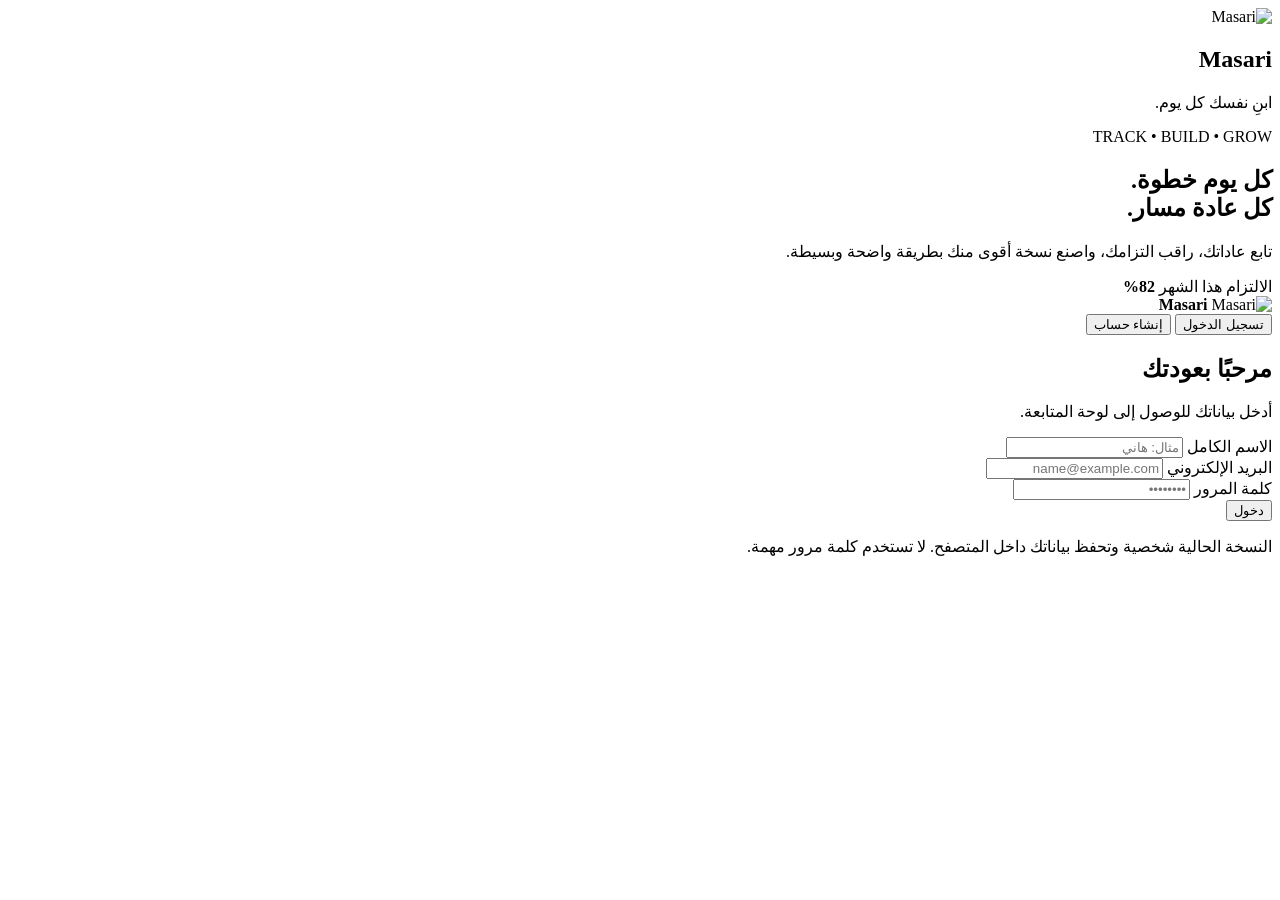
==== commit 64f3556c: "Add files via upload" ====
--- a/index.html
+++ b/index.html
@@ -1,1232 +1,85 @@
 <!DOCTYPE html>
 <html lang="ar" dir="rtl">
 <head>
-<meta charset="UTF-8">
-<meta name="viewport" content="width=device-width, initial-scale=1.0">
-<meta name="theme-color" content="#f4f0e8">
-<title>مساري | متتبع العادات والتحليل</title>
-<style>
-:root{
-  --bg:#000000;
-  --paper:#111111;
-  --paper-2:#171717;
-  --ink:#FFFFFF;
-  --muted:#BDBDBD;
-  --line:#2A2A2A;
-  --sage:#7D39EB;
-  --sage-dark:#C6FF33;
-  --sage-soft:#211336;
-  --done:#C6FF33;
-  --done-soft:#203300;
-  --missed:#7D39EB;
-  --missed-soft:#26113F;
-  --neutral:#2A2A2A;
-  --gold:#C6FF33;
-  --shadow:0 24px 70px rgba(0,0,0,.45);
-}
-*{box-sizing:border-box}
-html{scroll-behavior:smooth}
-body{
-  margin:0;
-  min-height:100vh;
-  font-family:"Segoe UI",Tahoma,Arial,sans-serif;
-  color:var(--ink);
-  background:
-    radial-gradient(circle at 12% 0%,rgba(125,57,235,.22),transparent 28%),
-    radial-gradient(circle at 100% 100%,rgba(198,255,51,.10),transparent 24%),
-    var(--bg);
-}
-button,input,select,textarea{font:inherit}
-button{cursor:pointer}
-.hidden{display:none!important}
-.app{max-width:1620px;margin:auto;padding:18px}
-.shell{display:grid;grid-template-columns:285px minmax(0,1fr);gap:18px}
-.sidebar,.main{
-  background:rgba(17,17,17,.96);
-  border:1px solid var(--line);
-  border-radius:28px;
-  box-shadow:var(--shadow);
-}
-.sidebar{
-  padding:18px;
-  position:sticky;
-  top:18px;
-  height:calc(100vh - 36px);
-  overflow:auto;
-}
-.main{padding:22px;min-width:0}
-.profile-card{
-  padding:18px;text-align:center;border-radius:22px;
-  background:linear-gradient(145deg,#171717,#0D0D0D);
-  border:1px solid #2E2E2E;
-}
-.avatar-wrap{position:relative;width:96px;height:96px;margin:0 auto 12px}
-.avatar{
-  width:96px;height:96px;border-radius:50%;object-fit:cover;
-  border:4px solid #fff;background:#dbe5dd;
-  box-shadow:0 12px 28px rgba(68,94,79,.16)
-}
-.avatar-btn{
-  position:absolute;left:2px;bottom:2px;width:32px;height:32px;border-radius:50%;
-  border:2px solid #fff;background:var(--sage);color:#fff;font-weight:900
-}
-.profile-card h3{margin:0 0 4px;font-size:21px}
-.profile-card p{margin:0;color:var(--muted);font-size:13px}
-.nav{display:grid;gap:8px;margin:18px 0}
-.nav button{
-  border:0;background:transparent;color:var(--muted);
-  text-align:right;padding:12px 14px;border-radius:13px;font-weight:750
-}
-.nav button:hover,.nav button.active{background:var(--sage-soft);color:var(--sage-dark)}
-.side-card{
-  margin-top:14px;padding:15px;border-radius:18px;
-  background:#141414;border:1px solid var(--line)
-}
-.side-card h4{margin:0 0 12px}
-.ring{
-  width:132px;height:132px;border-radius:50%;margin:auto;display:grid;place-items:center;
-  background:conic-gradient(var(--done) var(--pct),#e5dfd4 0);position:relative
-}
-.ring::after{content:"";position:absolute;inset:12px;border-radius:50%;background:var(--paper)}
-.ring .inner{position:relative;z-index:1;text-align:center}
-.ring strong{display:block;font-size:30px}.ring span{font-size:12px;color:var(--muted)}
-.legend{display:grid;gap:8px;margin-top:14px}
-.legend-row{display:flex;justify-content:space-between;color:var(--muted);font-size:13px}
-.legend-row i{width:10px;height:10px;border-radius:50%;display:inline-block;margin-left:7px}
-.topbar{display:flex;justify-content:space-between;gap:14px;align-items:flex-start;flex-wrap:wrap}
-.brand h1{margin:0;font-size:40px;letter-spacing:-1.4px}.brand h1 span{color:var(--sage)}
-.brand p{margin:6px 0 0;color:var(--muted)}
-.actions{display:flex;gap:9px;flex-wrap:wrap}
-.control,.btn{
-  border:1px solid var(--line);background:#111111;color:var(--ink);
-  padding:11px 14px;border-radius:13px
-}
-.btn.primary{background:var(--sage);border-color:var(--sage);color:#fff}
-.btn.warm{background:#b9785c;border-color:#b9785c;color:#fff}
-.btn.danger{color:#a54d46}
-.hero{display:grid;grid-template-columns:1.2fr .8fr;gap:18px;margin:20px 0}
-.hero-banner{
-  min-height:245px;border-radius:25px;padding:28px;color:#fff;position:relative;overflow:hidden;
-  background:
-    linear-gradient(115deg,rgba(0,0,0,.94),rgba(125,57,235,.78)),
-    linear-gradient(135deg,#000000,#7D39EB);
-}
-.hero-banner:before,.hero-banner:after{content:"";position:absolute;border-radius:50%;background:rgba(255,255,255,.12)}
-.hero-banner:before{width:240px;height:240px;left:-70px;top:-65px}
-.hero-banner:after{width:170px;height:170px;left:130px;bottom:-90px}
-.hero-banner h2{position:relative;z-index:1;font-size:35px;margin:0 0 10px}
-.hero-banner p{position:relative;z-index:1;max-width:620px;line-height:1.8;color:#edf4ef;margin:0}
-.hero-stats{display:grid;grid-template-columns:1fr 1fr;gap:12px}
-.stat-card{background:#111111;border:1px solid var(--line);border-radius:20px;padding:18px}
-.stat-card strong{display:block;font-size:30px;color:var(--sage-dark)}
-.stat-card span{font-size:13px;color:var(--muted)}
-.section{
-  margin-top:18px;background:#111111;
-  border:1px solid var(--line);border-radius:24px;padding:18px
-}
-.section-head{display:flex;justify-content:space-between;gap:12px;align-items:center;flex-wrap:wrap;margin-bottom:15px}
-.section-head h2{margin:0;font-size:22px}
-.section-head p{margin:4px 0 0;color:var(--muted);font-size:13px}
-.mode-switch{display:flex;gap:7px;padding:5px;background:#f0ebe2;border-radius:13px}
-.mode{border:0;background:transparent;color:var(--muted);padding:9px 12px;border-radius:9px;font-weight:800}
-.mode.done.active{background:#C6FF33;color:#000000}
-.mode.missed.active{background:#7D39EB;color:#FFFFFF}
-
-/* Circular racetrack */
-.tracker-shell{
-  display:grid;
-  grid-template-columns:190px minmax(0,1fr);
-  gap:14px;
-  align-items:start
-}
-.habit-list{
-  display:grid;
-  gap:8px;
-  align-content:start
-}
-.habit-row{
-  position:relative;
-  display:grid;
-  grid-template-columns:34px 1fr;
-  gap:8px;
-  align-items:center;
-  min-height:52px;
-  border:1px solid #2F2F2F;
-  border-radius:13px;
-  padding:8px 9px;
-  background:linear-gradient(180deg,#141414,#0D0D0D);
-  box-shadow:0 8px 20px rgba(0,0,0,.20)
-}
-.habit-row::before{
-  content:"";
-  position:absolute;
-  top:9px;
-  bottom:9px;
-  right:0;
-  width:3px;
-  border-radius:999px;
-  background:linear-gradient(180deg,#7D39EB,#C6FF33)
-}
-.habit-number{
-  width:32px;
-  height:32px;
-  border-radius:10px;
-  display:grid;
-  place-items:center;
-  background:#211336;
-  color:#C6FF33;
-  border:1px solid #4D247E;
-  font-weight:900;
-  font-size:12px
-}
-.habit-copy{
-  min-width:0;
-  text-align:right
-}
-.habit-row h4{
-  margin:0;
-  color:#FFFFFF;
-  font-size:12px;
-  font-weight:900;
-  line-height:1.35;
-  white-space:nowrap;
-  overflow:hidden;
-  text-overflow:ellipsis
-}
-.habit-row p{
-  margin:2px 0 0;
-  color:#AFAFAF;
-  font-size:9px;
-  line-height:1.35;
-  white-space:nowrap;
-  overflow:hidden;
-  text-overflow:ellipsis
-}
-.habit-row button{
-  grid-column:1/-1;
-  width:100%;
-  margin-top:2px;
-  padding:5px 7px;
-  border-radius:8px;
-  font-size:10px
-}
-.tracker-card{
-  border:1px solid #2C2C2C;
-  border-radius:28px;
-  background:
-    radial-gradient(circle at 57% 49%,rgba(125,57,235,.17),transparent 35%),
-    linear-gradient(180deg,#101010,#070707);
-  padding:8px;
-  overflow:auto;
-  box-shadow:
-    inset 0 1px 0 rgba(255,255,255,.04),
-    0 18px 46px rgba(0,0,0,.38)
-}
-.svg-wrap{
-  min-width:1180px;
-  display:flex;
-  justify-content:center
-}
-#trackerSvg{
-  width:100%;
-  max-width:1480px;
-  height:auto;
-  overflow:visible
-}
-.track-segment{cursor:pointer;transition:filter .16s,opacity .16s}
-.track-segment:hover{filter:brightness(.94);opacity:.95}
-.day-label{font-size:12px;fill:#D7D7D7;font-weight:900;pointer-events:none}
-.lane-number{
-  font-size:13px;
-  fill:#C6FF33;
-  font-weight:900;
-  pointer-events:none
-}
-.center-disc{fill:#111111;stroke:#333333;stroke-width:2}
-.center-ring{fill:none;stroke:#7D39EB;stroke-width:8;stroke-linecap:round}
-.center-title{font-size:34px;fill:#FFFFFF;font-weight:900}
-.center-sub{font-size:14px;fill:#BDBDBD}
-.center-rate{font-size:24px;fill:#C6FF33;font-weight:900}
-.track-guide{fill:none;stroke:#2E2E2E;stroke-width:1}
-.tracker-card{
-  border:1px solid var(--line);
-  border-radius:30px;
-  background:
-    radial-gradient(circle at 60% 50%,rgba(102,134,115,.09),transparent 35%),
-    linear-gradient(180deg,#fffefa,#fbf8f2);
-  padding:20px;
-  overflow:auto;
-  box-shadow:
-    inset 0 1px 0 rgba(255,255,255,.95),
-    0 16px 40px rgba(48,58,51,.07)
-}
-.svg-wrap{min-width:1020px;display:flex;justify-content:center}
-#trackerSvg{width:100%;max-width:1280px;height:auto;overflow:visible}
-.track-segment{cursor:pointer;transition:filter .16s,opacity .16s}
-.track-segment:hover{filter:brightness(.94);opacity:.95}
-.day-label{font-size:12px;fill:#D7D7D7;font-weight:900;pointer-events:none}
-.lane-number{
-  font-size:13px;
-  fill:#456050;
-  font-weight:900;
-  pointer-events:none
-}
-.center-disc{fill:#111111;stroke:#333333;stroke-width:2}
-.center-ring{fill:none;stroke:#668673;stroke-width:8;stroke-linecap:round}
-.center-title{font-size:34px;fill:#FFFFFF;font-weight:900}
-.center-sub{font-size:14px;fill:#BDBDBD}
-.center-rate{font-size:24px;fill:#4d6b57;font-weight:900}
-.track-guide{fill:none;stroke:#2E2E2E;stroke-width:1}
-
-/* Analytics */
-.analytics-grid{display:grid;grid-template-columns:repeat(4,1fr);gap:12px}
-.metric{
-  border:1px solid var(--line);border-radius:18px;padding:16px;background:#111111
-}
-.metric strong{display:block;font-size:28px;color:var(--sage-dark)}
-.metric span{font-size:12px;color:var(--muted)}
-.analysis-layout{display:grid;grid-template-columns:1.15fr .85fr;gap:16px;margin-top:14px}
-.chart-card,.insight-card{
-  border:1px solid var(--line);border-radius:20px;padding:15px;background:#111111
-}
-.chart-card h3,.insight-card h3{margin:0 0 12px;font-size:17px}
-.bar-chart{display:grid;gap:10px}
-.bar-row{display:grid;grid-template-columns:130px 1fr 54px;gap:10px;align-items:center}
-.bar-label{font-size:13px;white-space:nowrap;overflow:hidden;text-overflow:ellipsis}
-.bar-track{height:12px;background:#2A2A2A;border-radius:999px;overflow:hidden}
-.bar-fill{height:100%;background:linear-gradient(90deg,var(--sage),#8aa294);border-radius:999px}
-.bar-value{text-align:left;font-size:12px;color:var(--muted)}
-.insights{display:grid;gap:10px}
-.insight{
-  padding:13px;border-radius:15px;background:var(--sage-soft);border:1px solid #d9e5dc;line-height:1.7
-}
-.insight.warn{background:#f7ebe7;border-color:#efd8d2}
-.insight strong{display:block;margin-bottom:3px}
-.week-grid{display:grid;grid-template-columns:repeat(7,1fr);gap:8px;margin-top:12px}
-.week-day{padding:10px;border:1px solid var(--line);border-radius:14px;text-align:center;background:#fbf8f2}
-.week-day strong{display:block;font-size:20px}.week-day span{font-size:11px;color:var(--muted)}
-.trend-card{margin-top:14px;border:1px solid var(--line);border-radius:20px;padding:15px;background:#111111}
-.trend-card svg{width:100%;height:240px}
-.trend-line{fill:none;stroke:var(--sage);stroke-width:4}
-.trend-dot{fill:#b9785c;stroke:#fff;stroke-width:3}
-.grid-2{display:grid;grid-template-columns:1fr 1fr;gap:18px}
-.gallery{display:grid;grid-template-columns:repeat(3,1fr);gap:11px}
-.gallery-card{border:1px solid var(--line);border-radius:18px;overflow:hidden;background:#111111}
-.gallery-card img{width:100%;height:150px;object-fit:cover;background:#ece7de}
-.gallery-meta{padding:10px}.gallery-meta h4{margin:0 0 4px;font-size:14px}
-.gallery-meta p{margin:0;color:var(--muted);font-size:12px}
-.empty{grid-column:1/-1;border:1px dashed var(--line);border-radius:18px;padding:34px;text-align:center;color:var(--muted);background:#141414}
-.measure-grid{display:grid;grid-template-columns:repeat(4,1fr);gap:10px}
-.measure{border:1px solid var(--line);border-radius:16px;padding:13px;background:#151515}
-.measure label{display:block;color:var(--muted);font-size:12px}
-.measure input{width:100%;border:0;background:transparent;outline:none;font-size:22px;font-weight:800;color:var(--ink)}
-.modal{position:fixed;inset:0;background:rgba(31,43,38,.55);display:grid;place-items:center;padding:20px;z-index:50}
-.modal-card{width:min(620px,100%);background:#111111;border:1px solid var(--line);border-radius:24px;padding:22px;box-shadow:0 26px 80px rgba(0,0,0,.22)}
-.modal-card h2{margin-top:0}
-.modal-actions{display:flex;justify-content:flex-end;gap:8px;margin-top:15px}
-.profile-grid{display:grid;grid-template-columns:1fr 1fr;gap:12px}
-.field label{display:block;margin-bottom:6px;color:var(--muted);font-size:13px}
-.field input,.field textarea{width:100%;border:1px solid var(--line);border-radius:12px;padding:11px;background:#111111;outline:none}
-.field.full{grid-column:1/-1}
-.toast{position:fixed;bottom:20px;left:50%;transform:translate(-50%,25px);opacity:0;background:#27352e;color:#fff;padding:11px 16px;border-radius:12px;transition:.2s;z-index:80}
-.toast.show{opacity:1;transform:translate(-50%,0)}
-
-.goal-section{
-  display:grid;
-  grid-template-columns:1fr 1fr;
-  gap:16px
-}
-.goal-card{
-  position:relative;
-  overflow:hidden;
-  border:1px solid var(--line);
-  border-radius:22px;
-  min-height:320px;
-  background:linear-gradient(180deg,#141414,#0C0C0C)
-}
-.goal-card img{
-  width:100%;
-  height:320px;
-  object-fit:cover;
-  background:#ebe6de
-}
-.goal-overlay{
-  position:absolute;
-  inset:auto 14px 14px 14px;
-  padding:12px 14px;
-  border-radius:14px;
-  color:#fff;
-  background:linear-gradient(180deg,rgba(0,0,0,.10),rgba(0,0,0,.86));
-  backdrop-filter:blur(6px)
-}
-.goal-overlay strong{display:block;font-size:18px;margin-bottom:3px}
-.goal-overlay span{font-size:12px;color:#e9efe9}
-.goal-actions{
-  display:flex;
-  gap:8px;
-  flex-wrap:wrap;
-  margin-top:12px
-}
-.goal-actions .btn{flex:1}
-
-@media(max-width:1220px){
-  .shell{grid-template-columns:1fr}
-  .sidebar{position:static;height:auto}
-  .tracker-shell{grid-template-columns:175px minmax(0,1fr)}
-}
-@media(max-width:780px){
-  .tracker-shell{grid-template-columns:1fr}
-  .habit-list{grid-template-columns:repeat(2,minmax(0,1fr))}
-}
-  .habit-list{grid-template-columns:repeat(2,1fr)}
-}
-@media(max-width:920px){
-  .hero,.grid-2,.analysis-layout{grid-template-columns:1fr}
-  .analytics-grid{grid-template-columns:1fr 1fr}
-  .measure-grid{grid-template-columns:1fr 1fr}
-}
-@media(max-width:620px){
-  .app{padding:8px}.main,.sidebar{padding:13px;border-radius:18px}
-  .brand h1{font-size:30px}.hero-banner h2{font-size:28px}
-  .profile-grid{grid-template-columns:1fr}.field.full{grid-column:auto}
-  .gallery{grid-template-columns:1fr}.measure-grid{grid-template-columns:1fr}
-  .analytics-grid{grid-template-columns:1fr}
-  .habit-list{grid-template-columns:1fr}
-  .goal-section{grid-template-columns:1fr}
-}
-
-/* Professional A4 monthly report */
-#printSheet{display:none}
-@page{size:A4 landscape;margin:8mm}
-@media print{
-  html,body{background:#111111!important}
-  body *{visibility:hidden!important}
-  #printSheet,#printSheet *{visibility:visible!important}
-  #printSheet{
-    display:block!important;
-    position:absolute;
-    inset:0;
-    width:100%;
-    background:#FFFFFF;
-    color:#111111;
-    direction:rtl;
-    font-family:"Segoe UI",Tahoma,Arial,sans-serif
-  }
-  .print-page{
-    width:100%;
-    min-height:190mm;
-    padding:2mm 3mm;
-    page-break-after:always
-  }
-  .print-page:last-child{page-break-after:auto}
-  .print-header{
-    display:grid;
-    grid-template-columns:1fr auto;
-    align-items:center;
-    gap:8mm;
-    border-bottom:2px solid #668673;
-    padding-bottom:4mm;
-    margin-bottom:4mm
-  }
-  .print-brand h1{
-    margin:0;
-    font-size:23pt;
-    letter-spacing:-.4pt
-  }
-  .print-brand p{
-    margin:1.5mm 0 0;
-    color:#6e7a72;
-    font-size:9pt
-  }
-  .print-month{
-    min-width:42mm;
-    text-align:center;
-    padding:3mm 5mm;
-    border-radius:12px;
-    background:#edf3ee;
-    border:1px solid #cfddd2;
-    color:#456050;
-    font-weight:900;
-    font-size:12pt
-  }
-  .print-main{
-    display:grid;
-    grid-template-columns:2.25fr .95fr;
-    gap:5mm;
-    align-items:start
-  }
-  .print-tracker{
-    border:1px solid #333333;
-    border-radius:14px;
-    padding:2mm;
-    background:#111111dfa
-  }
-  .print-tracker svg{
-    width:100%;
-    height:137mm;
-    display:block
-  }
-  .print-summary{
-    display:grid;
-    grid-template-columns:1fr 1fr;
-    gap:3mm
-  }
-  .print-stat{
-    min-height:27mm;
-    border:1px solid #333333;
-    border-radius:11px;
-    padding:3mm;
-    background:#faf7f1
-  }
-  .print-stat strong{
-    display:block;
-    font-size:18pt;
-    color:#456050;
-    line-height:1.1
-  }
-  .print-stat span{
-    display:block;
-    margin-top:1.5mm;
-    color:#718078;
-    font-size:8pt
-  }
-  .print-insight{
-    grid-column:1/-1;
-    border:1px solid #333333;
-    border-radius:11px;
-    padding:3mm;
-    background:#f6efe9;
-    font-size:8.5pt;
-    line-height:1.65
-  }
-  .print-section-title{
-    margin:4mm 0 2mm;
-    font-size:11pt;
-    font-weight:900;
-    color:#314239
-  }
-  .print-table{
-    width:100%;
-    border-collapse:separate;
-    border-spacing:0;
-    overflow:hidden;
-    font-size:8.5pt;
-    border:1px solid #333333;
-    border-radius:10px
-  }
-  .print-table th,.print-table td{
-    padding:2mm;
-    text-align:center;
-    border-left:1px solid #e1dbd0;
-    border-bottom:1px solid #e1dbd0
-  }
-  .print-table th{
-    background:#eaf1eb;
-    color:#314239;
-    font-weight:900
-  }
-  .print-table tr:last-child td{border-bottom:0}
-  .print-table th:last-child,.print-table td:last-child{border-left:0}
-  .print-footer{
-    margin-top:3mm;
-    padding-top:2mm;
-    border-top:1px solid #ddd5c8;
-    color:#718078;
-    font-size:7.5pt;
-    text-align:center
-  }
-}
-
-
-@media print{
-  #printSheet .print-tracker,
-  #printSheet .print-stat,
-  #printSheet .print-insight,
-  #printSheet .print-table,
-  #printSheet .print-page{background:#FFFFFF!important;color:#111111!important}
-  #printSheet .print-table th{background:#EDEDED!important;color:#111111!important}
-  #printSheet svg .center-disc{fill:#FFFFFF!important}
-  #printSheet svg .center-title,
-  #printSheet svg .center-rate{fill:#111111!important}
-  #printSheet svg .center-sub,
-  #printSheet svg .day-label{fill:#444444!important}
-  #printSheet svg .lane-number{fill:#111111!important}
-}
-
-</style>
+  <meta charset="UTF-8">
+  <meta name="viewport" content="width=device-width, initial-scale=1.0">
+  <meta name="theme-color" content="#000000">
+  <title>Masari | تسجيل الدخول</title>
+  <link rel="stylesheet" href="css/style.css">
 </head>
-<body>
-
-<input id="avatarInput" type="file" accept="image/*" hidden>
-<input id="galleryInput" type="file" accept="image/*" multiple hidden>
-<input id="currentImageInput" type="file" accept="image/*" hidden>
-<input id="goalImageInput" type="file" accept="image/*" hidden>
-
-<div id="authModal" class="modal">
-  <div class="modal-card">
-    <h2>تسجيل الدخول / إنشاء حساب</h2>
-    <p style="color:var(--muted)">إذا لم يكن الحساب موجودًا سيتم إنشاؤه تلقائيًا.</p>
-    <div class="profile-grid">
-      <div class="field"><label>الاسم</label><input id="authName"></div>
-      <div class="field"><label>البريد الإلكتروني</label><input id="authEmail" type="email"></div>
-      <div class="field full"><label>كلمة المرور</label><input id="authPassword" type="password"></div>
-    </div>
-    <button id="authBtn" class="btn primary" style="width:100%;margin-top:14px">دخول / إنشاء</button>
-    <p style="font-size:12px;color:var(--muted)">هذه النسخة تحفظ البيانات داخل متصفحك فقط.</p>
-  </div>
-</div>
-
-<div id="profileModal" class="modal hidden">
-  <div class="modal-card">
-    <h2>حسابي الشخصي</h2>
-    <div class="profile-grid">
-      <div class="field"><label>الاسم الكامل</label><input id="fullName"></div>
-      <div class="field"><label>رقم الهاتف</label><input id="phone"></div>
-      <div class="field"><label>البريد الإلكتروني</label><input id="email"></div>
-      <div class="field"><label>تاريخ الميلاد</label><input id="birth" type="date"></div>
-      <div class="field full"><label>عنوان السكن</label><input id="address"></div>
-      <div class="field full"><label>نبذة شخصية</label><textarea id="bio" rows="3"></textarea></div>
-    </div>
-    <div class="modal-actions">
-      <button id="closeProfileModal" class="btn">إغلاق</button>
-      <button id="saveProfile" class="btn primary">حفظ المعلومات</button>
-    </div>
-  </div>
-</div>
-
-<div id="habitModal" class="modal hidden">
-  <div class="modal-card">
-    <h2>إضافة أو تعديل عادة</h2>
-    <div class="profile-grid">
-      <div class="field"><label>اسم العادة</label><input id="habitName"></div>
-      <div class="field full"><label>الوصف</label><input id="habitDesc"></div>
-    </div>
-    <div class="modal-actions">
-      <button id="cancelHabit" class="btn">إلغاء</button>
-      <button id="saveHabit" class="btn primary">حفظ</button>
-    </div>
-  </div>
-</div>
-
-<div id="app" class="app hidden">
-  <div class="shell">
-    <aside class="sidebar">
-      <div class="profile-card">
-        <div class="avatar-wrap">
-          <img id="avatar" class="avatar" alt="الصورة الشخصية">
-          <button id="avatarBtn" class="avatar-btn">＋</button>
-        </div>
-        <h3 id="sideName"></h3>
-        <p id="sideEmail"></p>
-      </div>
-
-      <div class="nav">
-        <button class="active" data-target="dashboard">لوحة التحكم</button>
-        <button data-target="trackerSection">مضمار العادات</button>
-        <button data-target="analysisSection">التحليل الكامل</button>
-        <button data-target="goalSection">صورتي والهدف</button>
-        <button data-target="foodSection">الصور والوجبات</button>
-        <button data-target="measureSection">المقاسات</button>
-        <button id="openProfileBtn">حسابي الشخصي</button>
-      </div>
-
-      <div class="side-card">
-        <h4>ملخص الشهر</h4>
-        <div id="progressRing" class="ring" style="--pct:0%">
-          <div class="inner"><strong id="percentText">0%</strong><span>معدل الإنجاز</span></div>
-        </div>
-        <div class="legend">
-          <div class="legend-row"><span><i style="background:var(--done)"></i>منجز</span><b id="doneTotal">0</b></div>
-          <div class="legend-row"><span><i style="background:var(--missed)"></i>غير منجز</span><b id="missedTotal">0</b></div>
-          <div class="legend-row"><span><i style="background:#aeb1ab"></i>غير محدد</span><b id="neutralTotal">0</b></div>
-        </div>
-      </div>
-      <button id="logoutBtn" class="btn" style="width:100%;margin-top:14px">تسجيل الخروج</button>
-    </aside>
-
-    <main class="main">
-      <div class="topbar">
-        <div class="brand">
-          <h1>مساري<span>.</span></h1>
-          <p>مضمار دائري احترافي مع تحليل كامل للالتزام.</p>
-        </div>
-        <div class="actions">
-          <select id="month" class="control"></select>
-          <select id="year" class="control"></select>
-          <button id="exportBtn" class="btn">تصدير البيانات</button>
-          <button id="printPdfBtn" class="btn primary">طباعة PDF A4</button>
+<body class="auth-page">
+  <main class="auth-layout">
+    <section class="auth-visual">
+      <div class="brand-lockup">
+        <img src="assets/logo.svg" alt="Masari" class="brand-logo">
+        <div>
+          <h1>Masari</h1>
+          <p>ابنِ نفسك كل يوم.</p>
         </div>
       </div>
 
-      <section id="dashboard" class="hero">
-        <div class="hero-banner">
-          <h2>كل عادة لها مسار واضح</h2>
-          <p>اضغط على أي جزء من المضمار لتسجيل اليوم كمنجز أو غير منجز، ثم راقب تحليلك الشهري بالتفصيل.</p>
+      <div class="visual-copy">
+        <span class="eyebrow">TRACK • BUILD • GROW</span>
+        <h2>كل يوم خطوة.<br>كل عادة مسار.</h2>
+        <p>تابع عاداتك، راقب التزامك، واصنع نسخة أقوى منك بطريقة واضحة وبسيطة.</p>
+      </div>
+
+      <div class="visual-card">
+        <div>
+          <span>الالتزام هذا الشهر</span>
+          <strong>82%</strong>
         </div>
-        <div class="hero-stats">
-          <div class="stat-card"><strong id="doneStat">0</strong><span>أيام منجزة</span></div>
-          <div class="stat-card"><strong id="missedStat">0</strong><span>أيام غير منجزة</span></div>
-          <div class="stat-card"><strong id="habitStat">0</strong><span>عدد العادات</span></div>
-          <div class="stat-card"><strong id="photoStat">0</strong><span>صور محفوظة</span></div>
+        <div class="mini-track">
+          <i class="done"></i><i class="done"></i><i class="done"></i><i class="missed"></i>
+          <i class="done"></i><i class="done"></i><i></i><i></i>
         </div>
-      </section>
+      </div>
+    </section>
 
-      <section id="trackerSection" class="section">
-        <div class="section-head">
-          <div>
-            <h2>مضمار العادات الدائري</h2>
-            <p>دائرة ناقصة ربعًا، 31 يومًا، وكل حلقة تمثل عادة مستقلة.</p>
-          </div>
-          <div style="display:flex;gap:9px;flex-wrap:wrap">
-            <div class="mode-switch">
-              <button class="mode done active" data-mode="done">منجز</button>
-              <button class="mode missed" data-mode="missed">غير منجز</button>
-            </div>
-            <button id="addHabitBtn" class="btn primary">＋ إضافة عادة</button>
-          </div>
-        </div>
-        <div class="tracker-shell">
-          <div class="tracker-card">
-            <div class="svg-wrap">
-              <svg id="trackerSvg" viewBox="0 0 1480 980"></svg>
-            </div>
-          </div>
-          <div id="habitList" class="habit-list"></div>
-        </div>
-      </section>
-
-      <section id="analysisSection" class="section">
-        <div class="section-head">
-          <div>
-            <h2>التحليل الكامل</h2>
-            <p>تحليل الالتزام، أفضل عادة، أضعف عادة، السلسلة، ونسبة كل عادة.</p>
-          </div>
+    <section class="auth-panel">
+      <div class="auth-card">
+        <div class="mobile-brand">
+          <img src="assets/logo.svg" alt="Masari">
+          <strong>Masari</strong>
         </div>
 
-        <div class="analytics-grid">
-          <div class="metric"><strong id="analysisRate">0%</strong><span>معدل الالتزام</span></div>
-          <div class="metric"><strong id="bestStreak">0</strong><span>أفضل سلسلة متواصلة</span></div>
-          <div class="metric"><strong id="bestHabit">—</strong><span>أفضل عادة</span></div>
-          <div class="metric"><strong id="weakHabit">—</strong><span>أضعف عادة</span></div>
+        <div class="auth-tabs">
+          <button id="loginTab" class="auth-tab active">تسجيل الدخول</button>
+          <button id="registerTab" class="auth-tab">إنشاء حساب</button>
         </div>
 
-        <div class="analysis-layout">
-          <div class="chart-card">
-            <h3>نسبة الإنجاز لكل عادة</h3>
-            <div id="habitBars" class="bar-chart"></div>
-          </div>
-          <div class="insight-card">
-            <h3>استنتاجات ذكية</h3>
-            <div id="insights" class="insights"></div>
-          </div>
+        <div class="auth-heading">
+          <h2 id="authTitle">مرحبًا بعودتك</h2>
+          <p id="authSubtitle">أدخل بياناتك للوصول إلى لوحة المتابعة.</p>
         </div>
 
-        <div class="trend-card">
-          <h3 style="margin:0 0 8px">أداء أيام الأسبوع</h3>
-          <div id="weekGrid" class="week-grid"></div>
-        </div>
-
-        <div class="trend-card">
-          <h3 style="margin:0 0 8px">تطور الالتزام خلال الشهر</h3>
-          <svg id="commitmentChart" viewBox="0 0 900 240" preserveAspectRatio="none"></svg>
-        </div>
-      </section>
-
-
-      <section id="goalSection" class="section">
-        <div class="section-head">
-          <div>
-            <h2>صورتي الآن والهدف</h2>
-            <p>ضع صورتك الحالية بجانب صورة الشكل أو النتيجة التي تريد الوصول إليها.</p>
-          </div>
-        </div>
-
-        <div class="goal-section">
-          <div class="goal-card">
-            <img id="currentImage" alt="صورتي الآن">
-            <div class="goal-overlay">
-              <strong>صورتي الآن</strong>
-              <span id="currentImageCaption">نقطة البداية الحالية</span>
-            </div>
+        <form id="authForm" novalidate>
+          <div id="nameField" class="field hidden">
+            <label for="name">الاسم الكامل</label>
+            <input id="name" type="text" autocomplete="name" placeholder="مثال: هاني">
           </div>
 
-          <div class="goal-card">
-            <img id="goalImage" alt="صورة الهدف">
-            <div class="goal-overlay">
-              <strong>الهدف</strong>
-              <span id="goalImageCaption">الصورة التي أريد الوصول إليها</span>
-            </div>
+          <div class="field">
+            <label for="email">البريد الإلكتروني</label>
+            <input id="email" type="email" autocomplete="email" placeholder="name@example.com">
           </div>
-        </div>
 
-        <div class="goal-actions">
-          <button id="uploadCurrentImage" class="btn">رفع صورتي الحالية</button>
-          <button id="uploadGoalImage" class="btn primary">رفع صورة الهدف</button>
-        </div>
-      </section>
+          <div class="field">
+            <label for="password">كلمة المرور</label>
+            <input id="password" type="password" autocomplete="current-password" placeholder="••••••••">
+          </div>
 
-      <div class="grid-2">
-        <section id="foodSection" class="section">
-          <div class="section-head">
-            <div><h2>صور الوجبات والتقدم</h2><p>ارفع صور أكلك أو صور قبل وبعد.</p></div>
-            <button id="uploadGallery" class="btn warm">＋ رفع صور</button>
-          </div>
-          <div id="gallery" class="gallery"></div>
-        </section>
+          <button id="submitBtn" class="primary-btn" type="submit">دخول</button>
+        </form>
 
-        <section id="measureSection" class="section">
-          <div class="section-head">
-            <div><h2>مقاسات الجسم</h2><p>حفظ القياسات بتاريخ اليوم.</p></div>
-            <button id="saveMeasures" class="btn primary">حفظ القياس</button>
-          </div>
-          <div class="measure-grid">
-            <div class="measure"><label>الوزن كغ</label><input id="weight" type="number" step=".1"></div>
-            <div class="measure"><label>الطول سم</label><input id="height" type="number" step=".1"></div>
-            <div class="measure"><label>الخصر سم</label><input id="waist" type="number" step=".1"></div>
-            <div class="measure"><label>الصدر سم</label><input id="chest" type="number" step=".1"></div>
-            <div class="measure"><label>الذراع سم</label><input id="arm" type="number" step=".1"></div>
-            <div class="measure"><label>الفخذ سم</label><input id="thigh" type="number" step=".1"></div>
-            <div class="measure"><label>الورك سم</label><input id="hips" type="number" step=".1"></div>
-            <div class="measure"><label>الدهون %</label><input id="fat" type="number" step=".1"></div>
-          </div>
-        </section>
+        <p class="local-note">
+          النسخة الحالية شخصية وتحفظ بياناتك داخل المتصفح. لا تستخدم كلمة مرور مهمة.
+        </p>
       </div>
-    </main>
-  </div>
-</div>
+    </section>
+  </main>
 
-
-<div id="printSheet">
-  <section class="print-page">
-    <div class="print-header">
-      <div class="print-brand">
-        <h1>مساري — تقرير المتابعة الشهرية</h1>
-        <p id="printUserLine"></p>
-      </div>
-      <div id="printMonthBadge" class="print-month"></div>
-    </div>
-
-    <div class="print-main">
-      <div class="print-tracker">
-        <div id="printTrackerMount"></div>
-      </div>
-      <aside class="print-summary">
-        <div class="print-stat"><strong id="printRate">0%</strong><span>معدل الالتزام</span></div>
-        <div class="print-stat"><strong id="printDone">0</strong><span>إجمالي الأيام المنجزة</span></div>
-        <div class="print-stat"><strong id="printStreak">0</strong><span>أفضل سلسلة متواصلة</span></div>
-        <div class="print-stat"><strong id="printBestHabit">—</strong><span>أفضل عادة</span></div>
-        <div class="print-insight" id="printRecommendation"></div>
-      </aside>
-    </div>
-
-    <div class="print-section-title">تفاصيل الالتزام حسب العادة</div>
-    <table class="print-table">
-      <thead>
-        <tr>
-          <th>العادة</th>
-          <th>منجز</th>
-          <th>غير منجز</th>
-          <th>غير محدد</th>
-          <th>نسبة الإنجاز</th>
-          <th>أفضل سلسلة</th>
-        </tr>
-      </thead>
-      <tbody id="printHabitRows"></tbody>
-    </table>
-
-    <div class="print-footer">تم إنشاء هذا التقرير من موقع مساري — اختر “Save as PDF” من نافذة الطباعة.</div>
-  </section>
-</div>
-
-<div id="toast" class="toast"></div>
-
-<script>
-const $=s=>document.querySelector(s);
-const months=["يناير","فبراير","مارس","أبريل","مايو","يونيو","يوليو","أغسطس","سبتمبر","أكتوبر","نوفمبر","ديسمبر"];
-const weekNames=["أحد","اثنين","ثلاثاء","أربعاء","خميس","جمعة","سبت"];
-const defaultGoalImage="data:image/svg+xml,%3Csvg xmlns='http://www.w3.org/2000/svg' width='900' height='700'%3E%3Cdefs%3E%3ClinearGradient id='g' x1='0' y1='0' x2='1' y2='1'%3E%3Cstop stop-color='%23dfe8e1'/%3E%3Cstop offset='1' stop-color='%23ead8ca'/%3E%3C/linearGradient%3E%3C/defs%3E%3Crect width='900' height='700' fill='url(%23g)'/%3E%3Ccircle cx='450' cy='245' r='95' fill='%236f8f7a' opacity='.8'/%3E%3Cpath d='M250 630c35-170 120-245 200-245s165 75 200 245' fill='%236f8f7a' opacity='.8'/%3E%3C/svg%3E";
-const defaultAvatar="data:image/svg+xml,%3Csvg xmlns='http://www.w3.org/2000/svg' width='300' height='300'%3E%3Crect width='300' height='300' rx='150' fill='%23dfe8e1'/%3E%3Ccircle cx='150' cy='112' r='48' fill='%236f8f7a'/%3E%3Cpath d='M55 260c12-58 49-88 95-88s83 30 95 88' fill='%236f8f7a'/%3E%3C/svg%3E";
-const defaultHabits=[
-  {name:"الاستيقاظ مبكرًا",desc:"قبل الساعة 6:00"},
-  {name:"صلاة الفجر",desc:"في وقتها"},
-  {name:"قراءة",desc:"20 صفحة يوميًا"},
-  {name:"تمرين رياضي",desc:"45 دقيقة"},
-  {name:"شرب الماء",desc:"8 أكواب يوميًا"},
-  {name:"نوم مبكر",desc:"قبل 11 مساءً"}
-];
-
-let currentUser=null,currentMode="done",editingHabit=null;
-let state={month:new Date().getMonth(),year:new Date().getFullYear(),profile:{},habits:[],checks:{},photos:[],measurements:[],currentImage:defaultGoalImage,goalImage:defaultGoalImage};
-
-function toast(t){const x=$("#toast");x.textContent=t;x.classList.add("show");setTimeout(()=>x.classList.remove("show"),1700)}
-function users(){return JSON.parse(localStorage.getItem("masariUsers")||"{}")}
-function saveUsers(u){localStorage.setItem("masariUsers",JSON.stringify(u))}
-function key(){return`masari:${currentUser.email}:${state.year}-${state.month}`}
-function save(){localStorage.setItem(key(),JSON.stringify(state))}
-function esc(s){return String(s).replace(/[&<>"']/g,m=>({"&":"&amp;","<":"&lt;",">":"&gt;",'"':"&quot;","'":"&#039;"}[m]))}
-function setupSelectors(){
-  $("#month").innerHTML="";$("#year").innerHTML="";
-  months.forEach((m,i)=>$("#month").insertAdjacentHTML("beforeend",`<option value="${i}">${m}</option>`));
-  for(let y=2025;y<=2035;y++)$("#year").insertAdjacentHTML("beforeend",`<option>${y}</option>`);
-  $("#month").value=state.month;$("#year").value=state.year;
-}
-function fresh(){
-  return{
-    month:state.month,year:state.year,
-    profile:{fullName:currentUser.name,email:currentUser.email,phone:"",birth:"",address:"",bio:"",avatar:defaultAvatar},
-    habits:JSON.parse(JSON.stringify(defaultHabits)),checks:{},photos:[],measurements:[],currentImage:defaultGoalImage,goalImage:defaultGoalImage
-  }
-}
-function load(){
-  const raw=localStorage.getItem(key());
-  state=raw?JSON.parse(raw):fresh();
-  if(!state.currentImage)state.currentImage=defaultGoalImage;if(!state.goalImage)state.goalImage=defaultGoalImage;bindProfile();bindGoalImages();renderTracker();renderHabitList();renderGallery();bindMeasures();updateAll();save();
-}
-function showApp(){
-  $("#authModal").classList.add("hidden");$("#app").classList.remove("hidden");setupSelectors();load();
-}
-function bindProfile(){
-  const p=state.profile||{};
-  $("#avatar").src=p.avatar||defaultAvatar;$("#sideName").textContent=p.fullName||currentUser.name;$("#sideEmail").textContent=p.email||currentUser.email;
-  ["fullName","phone","email","birth","address","bio"].forEach(id=>$("#"+id).value=p[id]||"");
-}
-function polar(cx,cy,r,deg){const a=deg*Math.PI/180;return{x:cx+r*Math.cos(a),y:cy+r*Math.sin(a)}}
-function arcPath(cx,cy,r1,r2,a0,a1){
-  const p1=polar(cx,cy,r2,a0),p2=polar(cx,cy,r2,a1),p3=polar(cx,cy,r1,a1),p4=polar(cx,cy,r1,a0);
-  const large=(a1-a0)>180?1:0;
-  return`M${p1.x},${p1.y} A${r2},${r2} 0 ${large} 1 ${p2.x},${p2.y} L${p3.x},${p3.y} A${r1},${r1} 0 ${large} 0 ${p4.x},${p4.y} Z`;
-}
-function S(tag,attrs={}){const e=document.createElementNS("http://www.w3.org/2000/svg",tag);Object.entries(attrs).forEach(([k,v])=>e.setAttribute(k,v));return e}
-
-function bindGoalImages(){
-  $("#currentImage").src=state.currentImage||defaultGoalImage;
-  $("#goalImage").src=state.goalImage||defaultGoalImage;
-}
-function readImageToState(file,key){
-  if(!file)return;
-  const reader=new FileReader();
-  reader.onload=()=>{
-    state[key]=reader.result;
-    save();
-    bindGoalImages();
-    toast(key==="currentImage"?"تم تحديث صورتك الحالية":"تم تحديث صورة الهدف");
-  };
-  reader.readAsDataURL(file);
-}
-
-function renderTracker(){
-  const svg=$("#trackerSvg");
-  svg.innerHTML="";
-
-  // Large horseshoe track. The opening is on the left.
-  const cx=930;
-  const cy=505;
-  const start=-150;
-  const end=150;
-  const totalAngle=end-start;
-  const inner=150;
-  const outer=485;
-  const habitCount=Math.max(1,state.habits.length);
-  const laneWidth=(outer-inner)/habitCount;
-  const days=31;
-  const gap=.62;
-
-  // Draw the lanes and 31 clickable days.
-  for(let habitIndex=0;habitIndex<state.habits.length;habitIndex++){
-    const r1=inner+habitIndex*laneWidth+5;
-    const r2=inner+(habitIndex+1)*laneWidth-5;
-
-    for(let day=1;day<=days;day++){
-      const a0=start+(day-1)*totalAngle/days+gap/2;
-      const a1=start+day*totalAngle/days-gap/2;
-      const status=state.checks[`${habitIndex}-${day}`];
-
-      const fill=
-        status==="done" ? "#C6FF33" :
-        status==="missed" ? "#7D39EB" :
-        "#2A2A2A";
-
-      const segment=S("path",{
-        d:arcPath(cx,cy,r1,r2,a0,a1),
-        fill,
-        stroke:"#3A3A3A",
-        "stroke-width":".75",
-        class:"track-segment"
-      });
-
-      segment.onclick=()=>{
-        state.checks[`${habitIndex}-${day}`]=currentMode;
-        save();
-        renderTracker();
-        updateAll();
-      };
-
-      svg.appendChild(segment);
-    }
-
-    // One matching habit number at the beginning of each lane.
-    const laneMid=(r1+r2)/2;
-    const startPoint=polar(cx,cy,laneMid,180);
-
-    const badge=S("circle",{
-      cx:startPoint.x-22,
-      cy:startPoint.y,
-      r:14,
-      fill:"#211336",
-      stroke:"#7D39EB",
-      "stroke-width":"1.2"
-    });
-    svg.appendChild(badge);
-
-    const number=S("text",{
-      x:startPoint.x-22,
-      y:startPoint.y+4,
-      "text-anchor":"middle",
-      class:"lane-number"
-    });
-    number.textContent=habitIndex+1;
-    svg.appendChild(number);
-  }
-
-  // Only the 31 day numbers around the outer edge.
-  for(let day=1;day<=31;day++){
-    const angle=start+(day-.5)*totalAngle/31;
-    const point=polar(cx,cy,514,angle);
-    const label=S("text",{
-      x:point.x,
-      y:point.y,
-      "text-anchor":"middle",
-      "dominant-baseline":"middle",
-      class:"day-label"
-    });
-    label.textContent=day;
-    svg.appendChild(label);
-  }
-
-  // Center summary.
-  svg.appendChild(S("circle",{
-    cx,cy,r:118,class:"center-disc"
-  }));
-
-  const total=state.habits.length*31;
-  const done=Object.values(state.checks).filter(value=>value==="done").length;
-  const percentage=total ? Math.round(done/total*100) : 0;
-  const circumference=2*Math.PI*132;
-
-  svg.appendChild(S("circle",{
-    cx,cy,r:132,
-    class:"center-ring",
-    "stroke-dasharray":circumference,
-    "stroke-dashoffset":circumference*(1-percentage/100),
-    transform:`rotate(-90 ${cx} ${cy})`
-  }));
-
-  const monthLabel=S("text",{
-    x:cx,y:cy-27,
-    "text-anchor":"middle",
-    class:"center-title"
-  });
-  monthLabel.textContent=months[state.month];
-  svg.appendChild(monthLabel);
-
-  const rateLabel=S("text",{
-    x:cx,y:cy+20,
-    "text-anchor":"middle",
-    class:"center-rate"
-  });
-  rateLabel.textContent=percentage+"%";
-  svg.appendChild(rateLabel);
-
-  const yearLabel=S("text",{
-    x:cx,y:cy+54,
-    "text-anchor":"middle",
-    class:"center-sub"
-  });
-  yearLabel.textContent=state.year+" — معدل الالتزام";
-  svg.appendChild(yearLabel);
-}
-function renderHabitList(){
-  const box=$("#habitList");box.innerHTML="";
-  state.habits.forEach((h,i)=>{
-    const row=document.createElement("div");row.className="habit-row";
-    row.innerHTML=`<div class="habit-number">${i+1}</div><div class="habit-copy"><h4>${esc(h.name)}</h4><p>${esc(h.desc||"بدون وصف")}</p></div><button class="btn">إدارة العادة</button>`;
-    row.querySelector("button").onclick=()=>{
-      const a=prompt('اكتب "تعديل" أو "حذف"');
-      if(a==="تعديل"){editingHabit=i;openHabit(h)}
-      if(a==="حذف"&&confirm("حذف العادة؟")){
-        state.habits.splice(i,1);
-        const n={};Object.entries(state.checks).forEach(([k,v])=>{const[hi,di]=k.split("-").map(Number);if(hi<i)n[k]=v;if(hi>i)n[`${hi-1}-${di}`]=v});
-        state.checks=n;save();renderTracker();renderHabitList();updateAll();
-      }
-    };
-    box.appendChild(row);
-  });
-}
-function habitStats(){
-  return state.habits.map((h,i)=>{
-    let done=0,missed=0,best=0,cur=0;
-    for(let d=1;d<=31;d++){
-      const s=state.checks[`${i}-${d}`];
-      if(s==="done"){done++;cur++;best=Math.max(best,cur)}else{if(s==="missed")missed++;cur=0}
-    }
-    return{name:h.name,done,missed,rate:Math.round(done/31*100),streak:best};
-  });
-}
-function renderAnalysis(){
-  const stats=habitStats();
-  const totalDone=stats.reduce((a,b)=>a+b.done,0);
-  const totalPossible=Math.max(1,state.habits.length*31);
-  const rate=Math.round(totalDone/totalPossible*100);
-  const best=[...stats].sort((a,b)=>b.rate-a.rate)[0];
-  const weak=[...stats].sort((a,b)=>a.rate-b.rate)[0];
-  const bestStreak=Math.max(0,...stats.map(x=>x.streak));
-  $("#analysisRate").textContent=rate+"%";
-  $("#bestStreak").textContent=bestStreak+" يوم";
-  $("#bestHabit").textContent=best?best.name:"—";
-  $("#weakHabit").textContent=weak?weak.name:"—";
-
-  const bars=$("#habitBars");bars.innerHTML="";
-  stats.forEach(s=>{
-    bars.insertAdjacentHTML("beforeend",`<div class="bar-row"><div class="bar-label">${esc(s.name)}</div><div class="bar-track"><div class="bar-fill" style="width:${s.rate}%"></div></div><div class="bar-value">${s.rate}%</div></div>`);
-  });
-
-  const insights=$("#insights");insights.innerHTML="";
-  if(!stats.length){insights.innerHTML='<div class="insight">أضف عادات حتى يبدأ التحليل.</div>'}
-  else{
-    insights.insertAdjacentHTML("beforeend",`<div class="insight"><strong>أفضل نقطة قوة</strong>${best.name} هي أعلى عادة التزامًا بنسبة ${best.rate}%.</div>`);
-    insights.insertAdjacentHTML("beforeend",`<div class="insight warn"><strong>أكبر فرصة للتحسين</strong>${weak.name} هي الأقل التزامًا بنسبة ${weak.rate}%.</div>`);
-    insights.insertAdjacentHTML("beforeend",`<div class="insight"><strong>السلسلة الحالية</strong>أفضل سلسلة متواصلة وصلت إلى ${bestStreak} يومًا.</div>`);
-    const msg=rate>=80?"ممتاز جدًا، حافظ على نفس الإيقاع.":rate>=60?"أداؤك جيد، ركز على العادة الأضعف.":rate>=40?"تقدم متوسط، قلل عدد العادات أو بسّطها.":"ابدأ بعادتين فقط حتى تبني الاستمرارية.";
-    insights.insertAdjacentHTML("beforeend",`<div class="insight"><strong>التوصية</strong>${msg}</div>`);
-  }
-
-  const weekTotals=Array.from({length:7},()=>({done:0,total:0}));
-  for(let d=1;d<=31;d++){
-    const wd=new Date(state.year,state.month,d).getDay();
-    state.habits.forEach((_,h)=>{weekTotals[wd].total++;if(state.checks[`${h}-${d}`]==="done")weekTotals[wd].done++});
-  }
-  const wg=$("#weekGrid");wg.innerHTML="";
-  weekTotals.forEach((x,i)=>{
-    const p=x.total?Math.round(x.done/x.total*100):0;
-    wg.insertAdjacentHTML("beforeend",`<div class="week-day"><strong>${p}%</strong><span>${weekNames[i]}</span></div>`);
-  });
-
-  renderCommitmentChart();
-}
-function renderCommitmentChart(){
-  const svg=$("#commitmentChart");svg.innerHTML="";
-  const W=900,H=240,pad=34;
-  const vals=[];
-  for(let d=1;d<=31;d++){
-    let done=0;state.habits.forEach((_,h)=>{if(state.checks[`${h}-${d}`]==="done")done++});
-    vals.push(state.habits.length?Math.round(done/state.habits.length*100):0);
-  }
-  for(let i=0;i<5;i++){
-    const y=pad+i*(H-pad*2)/4;
-    const line=S("line",{x1:pad,x2:W-pad,y1:y,y2:y,stroke:"#e5ded4","stroke-width":"1"});svg.appendChild(line);
-  }
-  const pts=vals.map((v,i)=>({x:pad+i*(W-pad*2)/30,y:H-pad-v*(H-pad*2)/100,v}));
-  const poly=S("polyline",{points:pts.map(p=>`${p.x},${p.y}`).join(" "),class:"trend-line"});svg.appendChild(poly);
-  pts.forEach((p,i)=>{if(i%5===0||i===30){svg.appendChild(S("circle",{cx:p.x,cy:p.y,r:5,class:"trend-dot"}));const t=S("text",{x:p.x,y:H-8,"text-anchor":"middle"});t.textContent=i+1;svg.appendChild(t)}});
-}
-function renderGallery(){
-  const box=$("#gallery");box.innerHTML="";
-  if(!state.photos.length){box.innerHTML='<div class="empty">ارفع صور وجباتك أو صور تقدمك.</div>';return}
-  state.photos.forEach((p,i)=>{
-    const c=document.createElement("div");c.className="gallery-card";
-    c.innerHTML=`<img src="${p.src}"><div class="gallery-meta"><h4>${esc(p.title)}</h4><p>${esc(p.date)}</p><button class="btn danger" style="margin-top:8px">حذف</button></div>`;
-    c.querySelector("button").onclick=()=>{state.photos.splice(i,1);save();renderGallery();updateAll()};
-    box.appendChild(c);
-  });
-}
-function bindMeasures(){const latest=state.measurements[state.measurements.length-1]||{};["weight","height","waist","chest","arm","thigh","hips","fat"].forEach(id=>$("#"+id).value=latest[id]||"")}
-function updateAll(){
-  let done=0,missed=0;Object.values(state.checks).forEach(v=>{if(v==="done")done++;if(v==="missed")missed++});
-  const total=state.habits.length*31,neutral=Math.max(0,total-done-missed),pct=total?Math.round(done/total*100):0;
-  $("#doneStat").textContent=done;$("#missedStat").textContent=missed;$("#habitStat").textContent=state.habits.length;$("#photoStat").textContent=state.photos.length;
-  $("#doneTotal").textContent=done;$("#missedTotal").textContent=missed;$("#neutralTotal").textContent=neutral;$("#percentText").textContent=pct+"%";$("#progressRing").style.setProperty("--pct",pct+"%");
-  renderAnalysis();
-}
-function openHabit(h={name:"",desc:""}){$("#habitName").value=h.name;$("#habitDesc").value=h.desc;$("#habitModal").classList.remove("hidden")}
-
-
-function buildMonthlyRecommendation(rate,best,weak){
-  if(!state.habits.length)return "أضف عادات لبدء التحليل الشهري.";
-  if(rate>=85)return `أداء ممتاز. حافظ على استمراريتك، وأفضل عادة لديك هي ${best.name}.`;
-  if(rate>=65)return `أداء جيد. ركّز خلال الشهر القادم على ${weak.name} لرفع المعدل العام.`;
-  if(rate>=40)return `التزام متوسط. بسّط هدف ${weak.name} وحاول تثبيت وقت محدد له يوميًا.`;
-  return `ابدأ بعدد أقل من العادات، وركّز أولًا على ${best.name} لبناء سلسلة ثابتة.`;
-}
-function renderPrintSheet(){
-  const stats=habitStats();
-  const totalDone=stats.reduce((sum,x)=>sum+x.done,0);
-  const totalPossible=Math.max(1,state.habits.length*31);
-  const rate=Math.round(totalDone/totalPossible*100);
-  const best=[...stats].sort((a,b)=>b.rate-a.rate)[0]||{name:"—",rate:0};
-  const weak=[...stats].sort((a,b)=>a.rate-b.rate)[0]||{name:"—",rate:0};
-  const streak=Math.max(0,...stats.map(x=>x.streak));
-
-  $("#printUserLine").textContent=`المستخدم: ${state.profile.fullName||currentUser.name} — تقرير الالتزام الشهري`;
-  $("#printMonthBadge").textContent=`${months[state.month]} ${state.year}`;
-  $("#printRate").textContent=rate+"%";
-  $("#printDone").textContent=totalDone;
-  $("#printStreak").textContent=streak+" يوم";
-  $("#printBestHabit").textContent=best.name;
-  $("#printRecommendation").innerHTML=`<strong>ملخص الشهر</strong><br>${esc(buildMonthlyRecommendation(rate,best,weak))}`;
-
-  const rows=$("#printHabitRows");rows.innerHTML="";
-  stats.forEach(s=>{
-    rows.insertAdjacentHTML("beforeend",`
-      <tr>
-        <td>${esc(s.name)}</td>
-        <td>${s.done}</td>
-        <td>${s.missed}</td>
-        <td>${Math.max(0,31-s.done-s.missed)}</td>
-        <td>${s.rate}%</td>
-        <td>${s.streak} يوم</td>
-      </tr>`);
-  });
-
-  const clone=$("#trackerSvg").cloneNode(true);
-  clone.removeAttribute("id");
-  clone.setAttribute("viewBox","0 0 1480 980");
-  clone.querySelectorAll(".track-segment").forEach(el=>el.style.cursor="default");
-  const mount=$("#printTrackerMount");mount.innerHTML="";mount.appendChild(clone);
-}
-
-$("#authBtn").onclick=()=>{
-  const name=$("#authName").value.trim(),email=$("#authEmail").value.trim().toLowerCase(),password=$("#authPassword").value;
-  if(!name||!email||!password)return toast("أكمل البيانات");
-  const all=users();if(all[email]&&all[email].password!==password)return toast("كلمة المرور غير صحيحة");
-  if(!all[email]){all[email]={name,email,password};saveUsers(all)}
-  currentUser=all[email];localStorage.setItem("masariSession",email);showApp();
-};
-$("#logoutBtn").onclick=()=>{localStorage.removeItem("masariSession");location.reload()};
-$("#avatarBtn").onclick=()=>$("#avatarInput").click();
-$("#avatarInput").onchange=e=>{const f=e.target.files[0];if(!f)return;const r=new FileReader();r.onload=()=>{$("#avatar").src=r.result;state.profile.avatar=r.result;save()};r.readAsDataURL(f)};
-$("#openProfileBtn").onclick=()=>$("#profileModal").classList.remove("hidden");
-$("#closeProfileModal").onclick=()=>$("#profileModal").classList.add("hidden");
-$("#saveProfile").onclick=()=>{["fullName","phone","email","birth","address","bio"].forEach(id=>state.profile[id]=$("#"+id).value.trim());state.profile.avatar=$("#avatar").src;save();bindProfile();$("#profileModal").classList.add("hidden");toast("تم الحفظ")};
-document.querySelectorAll(".mode").forEach(b=>b.onclick=()=>{document.querySelectorAll(".mode").forEach(x=>x.classList.remove("active"));b.classList.add("active");currentMode=b.dataset.mode});
-$("#addHabitBtn").onclick=()=>{editingHabit=null;openHabit()};
-$("#cancelHabit").onclick=()=>$("#habitModal").classList.add("hidden");
-$("#saveHabit").onclick=()=>{const h={name:$("#habitName").value.trim(),desc:$("#habitDesc").value.trim()};if(!h.name)return toast("اكتب اسم العادة");if(editingHabit===null)state.habits.push(h);else state.habits[editingHabit]=h;save();$("#habitModal").classList.add("hidden");renderTracker();renderHabitList();updateAll()};
-
-$("#uploadCurrentImage").onclick=()=>$("#currentImageInput").click();
-$("#uploadGoalImage").onclick=()=>$("#goalImageInput").click();
-$("#currentImageInput").onchange=e=>{readImageToState(e.target.files[0],"currentImage");e.target.value=""};
-$("#goalImageInput").onchange=e=>{readImageToState(e.target.files[0],"goalImage");e.target.value=""};
-
-$("#uploadGallery").onclick=()=>$("#galleryInput").click();
-$("#galleryInput").onchange=e=>{[...e.target.files].forEach(f=>{const r=new FileReader();r.onload=()=>{state.photos.push({src:r.result,title:f.name,date:new Date().toLocaleDateString("ar")});save();renderGallery();updateAll()};r.readAsDataURL(f)});e.target.value=""};
-$("#saveMeasures").onclick=()=>{const ids=["weight","height","waist","chest","arm","thigh","hips","fat"],rec={date:new Date().toISOString().slice(0,10)};ids.forEach(id=>rec[id]=$("#"+id).value);const i=state.measurements.findIndex(x=>x.date===rec.date);if(i>=0)state.measurements[i]=rec;else state.measurements.push(rec);save();toast("تم حفظ القياس")};
-$("#month").onchange=e=>{state.month=+e.target.value;load()};
-$("#year").onchange=e=>{state.year=+e.target.value;load()};
-$("#exportBtn").onclick=()=>{const b=new Blob([JSON.stringify(state,null,2)],{type:"application/json"}),a=document.createElement("a");a.href=URL.createObjectURL(b);a.download=`masari-${state.year}-${state.month+1}.json`;a.click();URL.revokeObjectURL(a.href)};
-$("#printPdfBtn").onclick=()=>{renderPrintSheet();setTimeout(()=>window.print(),120)};
-window.addEventListener("beforeprint",renderPrintSheet);
-document.querySelectorAll(".nav button[data-target]").forEach(b=>b.onclick=()=>{document.querySelectorAll(".nav button").forEach(x=>x.classList.remove("active"));b.classList.add("active");document.getElementById(b.dataset.target)?.scrollIntoView({behavior:"smooth"})});
-const session=localStorage.getItem("masariSession");if(session&&users()[session]){currentUser=users()[session];showApp()}
-</script>
+  <div id="toast" class="toast"></div>
+  <script src="js/auth.js"></script>
 </body>
 </html>
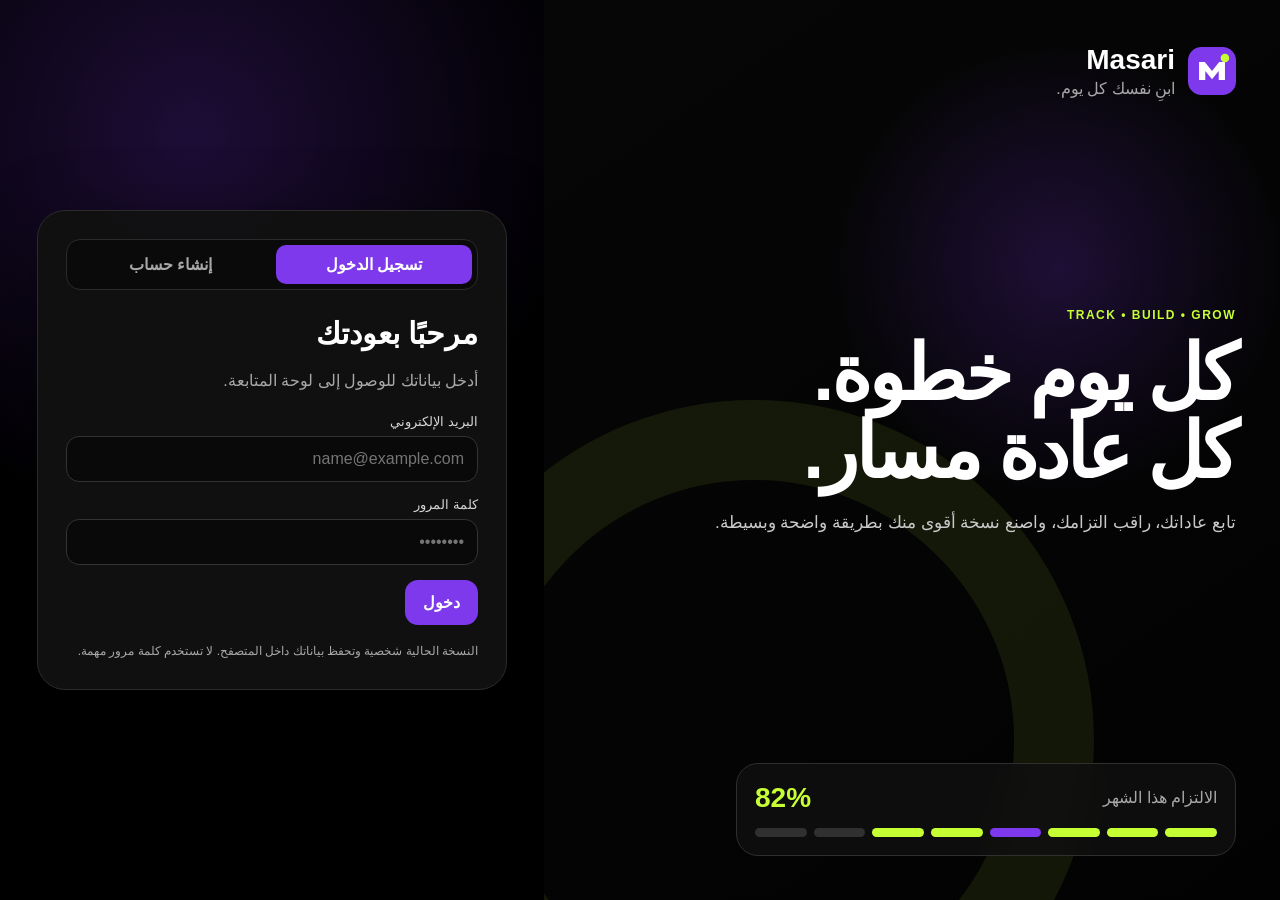
==== commit 217241cc: "Add files via upload" ====
--- a/index.html
+++ b/index.html
@@ -5,13 +5,13 @@
   <meta name="viewport" content="width=device-width, initial-scale=1.0">
   <meta name="theme-color" content="#000000">
   <title>Masari | تسجيل الدخول</title>
-  <link rel="stylesheet" href="css/style.css">
+  <link rel="stylesheet" href="style.css">
 </head>
 <body class="auth-page">
   <main class="auth-layout">
     <section class="auth-visual">
       <div class="brand-lockup">
-        <img src="assets/logo.svg" alt="Masari" class="brand-logo">
+        <img src="logo.svg" alt="Masari" class="brand-logo">
         <div>
           <h1>Masari</h1>
           <p>ابنِ نفسك كل يوم.</p>
@@ -39,7 +39,7 @@
     <section class="auth-panel">
       <div class="auth-card">
         <div class="mobile-brand">
-          <img src="assets/logo.svg" alt="Masari">
+          <img src="logo.svg" alt="Masari">
           <strong>Masari</strong>
         </div>
 
@@ -80,6 +80,6 @@
   </main>
 
   <div id="toast" class="toast"></div>
-  <script src="js/auth.js"></script>
+  <script src="auth.js"></script>
 </body>
 </html>
--- a/style.css
+++ b/style.css
@@ -0,0 +1,383 @@
+:root{
+  --black:#000000;
+  --panel:#111111;
+  --panel-2:#171717;
+  --line:#2b2b2b;
+  --white:#ffffff;
+  --muted:#a8a8a8;
+  --violet:#7D39EB;
+  --lime:#C6FF33;
+  --neutral:#292929;
+  --shadow:0 24px 80px rgba(0,0,0,.45);
+}
+
+*{box-sizing:border-box}
+html{scroll-behavior:smooth}
+body{
+  margin:0;
+  min-height:100vh;
+  font-family:"Segoe UI",Tahoma,Arial,sans-serif;
+  background:var(--black);
+  color:var(--white);
+}
+button,input,select{font:inherit}
+button{cursor:pointer}
+.hidden{display:none!important}
+a{text-decoration:none;color:inherit}
+
+.auth-page{
+  background:
+    radial-gradient(circle at 15% 15%,rgba(125,57,235,.23),transparent 30%),
+    radial-gradient(circle at 90% 85%,rgba(198,255,51,.10),transparent 27%),
+    #000;
+}
+.auth-layout{
+  min-height:100vh;
+  display:grid;
+  grid-template-columns:1.15fr .85fr;
+}
+.auth-visual{
+  position:relative;
+  overflow:hidden;
+  padding:44px;
+  display:flex;
+  flex-direction:column;
+  justify-content:space-between;
+  background:
+    linear-gradient(145deg,rgba(0,0,0,.25),rgba(0,0,0,.72)),
+    radial-gradient(circle at 70% 30%,rgba(125,57,235,.40),transparent 28%),
+    #080808;
+}
+.auth-visual::after{
+  content:"";
+  position:absolute;
+  width:520px;height:520px;
+  border:80px solid rgba(198,255,51,.08);
+  border-radius:50%;
+  left:-130px;bottom:-180px;
+}
+.brand-lockup,.mobile-brand{
+  display:flex;align-items:center;gap:13px
+}
+.brand-logo{width:48px;height:48px}
+.brand-lockup h1{margin:0;font-size:28px}
+.brand-lockup p{margin:3px 0 0;color:var(--muted)}
+.visual-copy{position:relative;z-index:1;max-width:690px}
+.eyebrow{
+  display:inline-block;
+  color:var(--lime);
+  font-size:12px;
+  font-weight:900;
+  letter-spacing:1.5px;
+  margin-bottom:12px;
+}
+.visual-copy h2{
+  margin:0;
+  font-size:clamp(42px,6vw,82px);
+  line-height:1.02;
+  letter-spacing:-3px;
+}
+.visual-copy p{
+  max-width:600px;
+  color:#c9c9c9;
+  font-size:17px;
+  line-height:1.9;
+}
+.visual-card{
+  position:relative;z-index:1;
+  max-width:500px;
+  border:1px solid #2f2f2f;
+  border-radius:22px;
+  padding:18px;
+  background:rgba(17,17,17,.82);
+  backdrop-filter:blur(16px);
+}
+.visual-card>div:first-child{
+  display:flex;justify-content:space-between;align-items:center
+}
+.visual-card span{color:var(--muted)}
+.visual-card strong{font-size:28px;color:var(--lime)}
+.mini-track{display:grid;grid-template-columns:repeat(8,1fr);gap:7px;margin-top:14px}
+.mini-track i{height:9px;border-radius:999px;background:#303030}
+.mini-track i.done{background:var(--lime)}
+.mini-track i.missed{background:var(--violet)}
+
+.auth-panel{display:grid;place-items:center;padding:28px}
+.auth-card{
+  width:min(470px,100%);
+  border:1px solid var(--line);
+  border-radius:28px;
+  padding:28px;
+  background:rgba(17,17,17,.96);
+  box-shadow:var(--shadow);
+}
+.mobile-brand{display:none;margin-bottom:22px}
+.mobile-brand img{width:38px}
+.auth-tabs{
+  display:grid;grid-template-columns:1fr 1fr;
+  gap:7px;padding:5px;
+  background:#0a0a0a;border:1px solid var(--line);border-radius:14px
+}
+.auth-tab{
+  border:0;background:transparent;color:var(--muted);
+  padding:10px;border-radius:10px;font-weight:800
+}
+.auth-tab.active{background:var(--violet);color:#fff}
+.auth-heading{margin:26px 0 20px}
+.auth-heading h2{margin:0 0 8px;font-size:30px}
+.auth-heading p,.local-note{color:var(--muted);line-height:1.7}
+.local-note{font-size:12px;margin:16px 0 0}
+.field{margin-bottom:15px}
+.field label{display:block;margin-bottom:7px;color:#d7d7d7;font-size:13px}
+.field input{
+  width:100%;
+  border:1px solid #333;
+  background:#090909;color:#fff;
+  border-radius:13px;padding:13px;outline:none
+}
+.field input:focus{
+  border-color:var(--violet);
+  box-shadow:0 0 0 3px rgba(125,57,235,.16)
+}
+.primary-btn{
+  border:0;
+  background:var(--violet);color:#fff;
+  border-radius:13px;padding:13px 18px;
+  font-weight:900;
+}
+.primary-btn:hover{filter:brightness(1.08)}
+.primary-btn.compact{padding:10px 14px}
+.ghost-btn,.danger-btn{
+  border:1px solid #333;background:#151515;color:#fff;
+  border-radius:12px;padding:10px 13px
+}
+.ghost-btn.full{width:100%}
+.danger-btn{color:var(--lime)}
+
+.app-shell{
+  min-height:100vh;
+  display:grid;
+  grid-template-columns:245px minmax(0,1fr);
+}
+.sidebar{
+  position:sticky;top:0;height:100vh;
+  padding:22px;
+  border-left:1px solid var(--line);
+  background:#090909;
+  display:flex;flex-direction:column;
+}
+.sidebar-brand{
+  display:flex;align-items:center;gap:11px;
+  font-size:22px;font-weight:900
+}
+.sidebar-brand img{width:38px}
+.sidebar-nav{display:grid;gap:8px;margin-top:34px}
+.nav-item{
+  border:0;background:transparent;color:var(--muted);
+  text-align:right;padding:12px 13px;border-radius:12px;font-weight:800
+}
+.nav-item:hover,.nav-item.active{
+  background:#211336;color:var(--lime)
+}
+.sidebar-user{
+  margin-top:auto;
+  display:flex;align-items:center;gap:11px;
+  padding:13px 0;
+}
+.sidebar-user strong,.sidebar-user span{display:block}
+.sidebar-user span{color:var(--muted);font-size:11px;margin-top:3px}
+.user-avatar{
+  width:43px;height:43px;border-radius:13px;
+  display:grid;place-items:center;
+  background:var(--violet);
+  color:#fff;font-weight:900
+}
+.dashboard-main{
+  min-width:0;
+  padding:28px;
+  background:
+    radial-gradient(circle at 100% 0%,rgba(125,57,235,.13),transparent 25%),
+    #000;
+}
+.dashboard-header{
+  display:flex;justify-content:space-between;align-items:flex-start;
+  gap:18px;flex-wrap:wrap
+}
+.dashboard-header h1{margin:0;font-size:38px;letter-spacing:-1px}
+.dashboard-header p{color:var(--muted);margin:7px 0 0}
+.header-actions{display:flex;gap:9px;flex-wrap:wrap}
+.select-control{
+  border:1px solid #333;background:#111;color:#fff;
+  border-radius:12px;padding:10px 12px
+}
+.summary-grid{
+  display:grid;grid-template-columns:repeat(4,1fr);
+  gap:12px;margin:24px 0
+}
+.summary-card{
+  min-height:120px;border-radius:20px;padding:18px;
+  border:1px solid var(--line);
+  display:flex;flex-direction:column;justify-content:space-between
+}
+.summary-card span{font-size:13px}
+.summary-card strong{font-size:34px}
+.summary-card.lime{background:var(--lime);color:#000;border-color:var(--lime)}
+.summary-card.violet{background:var(--violet);color:#fff;border-color:var(--violet)}
+.summary-card.dark{background:#111}
+
+.panel{
+  margin-top:16px;
+  border:1px solid var(--line);
+  border-radius:24px;
+  padding:18px;
+  background:#0d0d0d;
+}
+.panel-head{
+  display:flex;justify-content:space-between;align-items:center;
+  gap:12px;flex-wrap:wrap;margin-bottom:16px
+}
+.panel-head h2{margin:0;font-size:22px}
+.panel-head p{margin:5px 0 0;color:var(--muted);font-size:13px}
+.status-switch{
+  display:flex;gap:7px;padding:5px;
+  border-radius:13px;background:#050505;border:1px solid var(--line)
+}
+.status-btn{
+  border:0;background:transparent;color:var(--muted);
+  padding:9px 13px;border-radius:9px;font-weight:900
+}
+.status-btn.done.active{background:var(--lime);color:#000}
+.status-btn.missed.active{background:var(--violet);color:#fff}
+
+.tracker-layout{
+  display:grid;
+  grid-template-columns:175px minmax(0,1fr);
+  gap:14px;
+  align-items:start
+}
+.compact-habits{display:grid;gap:8px}
+.habit-item{
+  display:grid;
+  grid-template-columns:32px minmax(0,1fr);
+  gap:8px;align-items:center;
+  border:1px solid #2d2d2d;
+  background:#111;
+  border-radius:13px;
+  padding:8px;
+  cursor:pointer;
+  transition:.18s
+}
+.habit-item:hover{border-color:var(--violet);transform:translateY(-1px)}
+.habit-index{
+  width:30px;height:30px;border-radius:9px;
+  display:grid;place-items:center;
+  background:#211336;color:var(--lime);
+  font-size:11px;font-weight:900
+}
+.habit-copy{min-width:0}
+.habit-copy strong,.habit-copy span{
+  display:block;
+  white-space:nowrap;
+  overflow:hidden;
+  text-overflow:ellipsis
+}
+.habit-copy strong{font-size:12px}
+.habit-copy span{font-size:9px;color:var(--muted);margin-top:2px}
+
+.track-stage{
+  min-width:0;
+  border:1px solid #292929;
+  border-radius:24px;
+  background:
+    radial-gradient(circle at 58% 48%,rgba(125,57,235,.18),transparent 34%),
+    #070707;
+  overflow:hidden;
+}
+#trackerSvg{
+  width:100%;
+  height:auto;
+  display:block;
+}
+.track-segment{cursor:pointer;transition:.15s}
+.track-segment:hover{filter:brightness(1.15)}
+.day-label{fill:#d3d3d3;font-size:12px;font-weight:900;pointer-events:none}
+.lane-number{fill:var(--lime);font-size:13px;font-weight:900;pointer-events:none}
+.center-disc{fill:#0d0d0d;stroke:#333;stroke-width:2}
+.center-progress{fill:none;stroke:var(--violet);stroke-width:9;stroke-linecap:round}
+.center-month{fill:#fff;font-size:34px;font-weight:900}
+.center-rate{fill:var(--lime);font-size:26px;font-weight:900}
+.center-sub{fill:#aaa;font-size:13px}
+
+.analytics-list{display:grid;gap:11px}
+.analytics-row{
+  display:grid;grid-template-columns:170px 1fr 55px;
+  gap:12px;align-items:center
+}
+.analytics-name{
+  overflow:hidden;text-overflow:ellipsis;white-space:nowrap;font-size:13px
+}
+.analytics-track{height:11px;background:#272727;border-radius:999px;overflow:hidden}
+.analytics-fill{height:100%;background:linear-gradient(90deg,var(--violet),var(--lime));border-radius:999px}
+.analytics-value{font-size:12px;color:var(--muted);text-align:left}
+
+.modal{
+  position:fixed;inset:0;z-index:50;
+  display:grid;place-items:center;padding:18px;
+  background:rgba(0,0,0,.72);
+}
+.modal-card{
+  width:min(520px,100%);
+  border:1px solid #333;border-radius:24px;
+  padding:22px;background:#111;box-shadow:var(--shadow)
+}
+.modal-head{
+  display:flex;justify-content:space-between;align-items:center;margin-bottom:20px
+}
+.modal-head h2{margin:0}
+.icon-btn{
+  width:36px;height:36px;border-radius:10px;
+  border:1px solid #333;background:#171717;color:#fff;font-size:22px
+}
+.modal-actions{display:flex;justify-content:flex-end;gap:9px;margin-top:18px}
+.profile-form-grid{display:grid;grid-template-columns:1fr 1fr;gap:12px}
+.profile-form-grid .full{grid-column:1/-1}
+
+.toast{
+  position:fixed;bottom:22px;left:50%;
+  transform:translate(-50%,25px);
+  opacity:0;pointer-events:none;
+  background:var(--lime);color:#000;
+  padding:11px 16px;border-radius:12px;font-weight:900;
+  transition:.2s;z-index:90
+}
+.toast.show{opacity:1;transform:translate(-50%,0)}
+
+@media(max-width:1050px){
+  .auth-layout{grid-template-columns:1fr}
+  .auth-visual{display:none}
+  .mobile-brand{display:flex}
+  .app-shell{grid-template-columns:1fr}
+  .sidebar{
+    position:static;height:auto;border-left:0;border-bottom:1px solid var(--line)
+  }
+  .sidebar-nav{grid-template-columns:repeat(3,1fr);margin:18px 0}
+  .sidebar-user{margin-top:0}
+  .summary-grid{grid-template-columns:1fr 1fr}
+}
+@media(max-width:760px){
+  .dashboard-main{padding:14px}
+  .tracker-layout{grid-template-columns:1fr}
+  .compact-habits{grid-template-columns:repeat(2,minmax(0,1fr))}
+  .summary-grid{grid-template-columns:1fr 1fr}
+  .header-actions{width:100%}
+  .select-control{flex:1}
+}
+@media(max-width:520px){
+  .auth-panel{padding:12px}
+  .auth-card{padding:20px;border-radius:20px}
+  .summary-grid{grid-template-columns:1fr}
+  .compact-habits{grid-template-columns:1fr}
+  .sidebar-nav{grid-template-columns:1fr}
+  .profile-form-grid{grid-template-columns:1fr}
+  .profile-form-grid .full{grid-column:auto}
+}
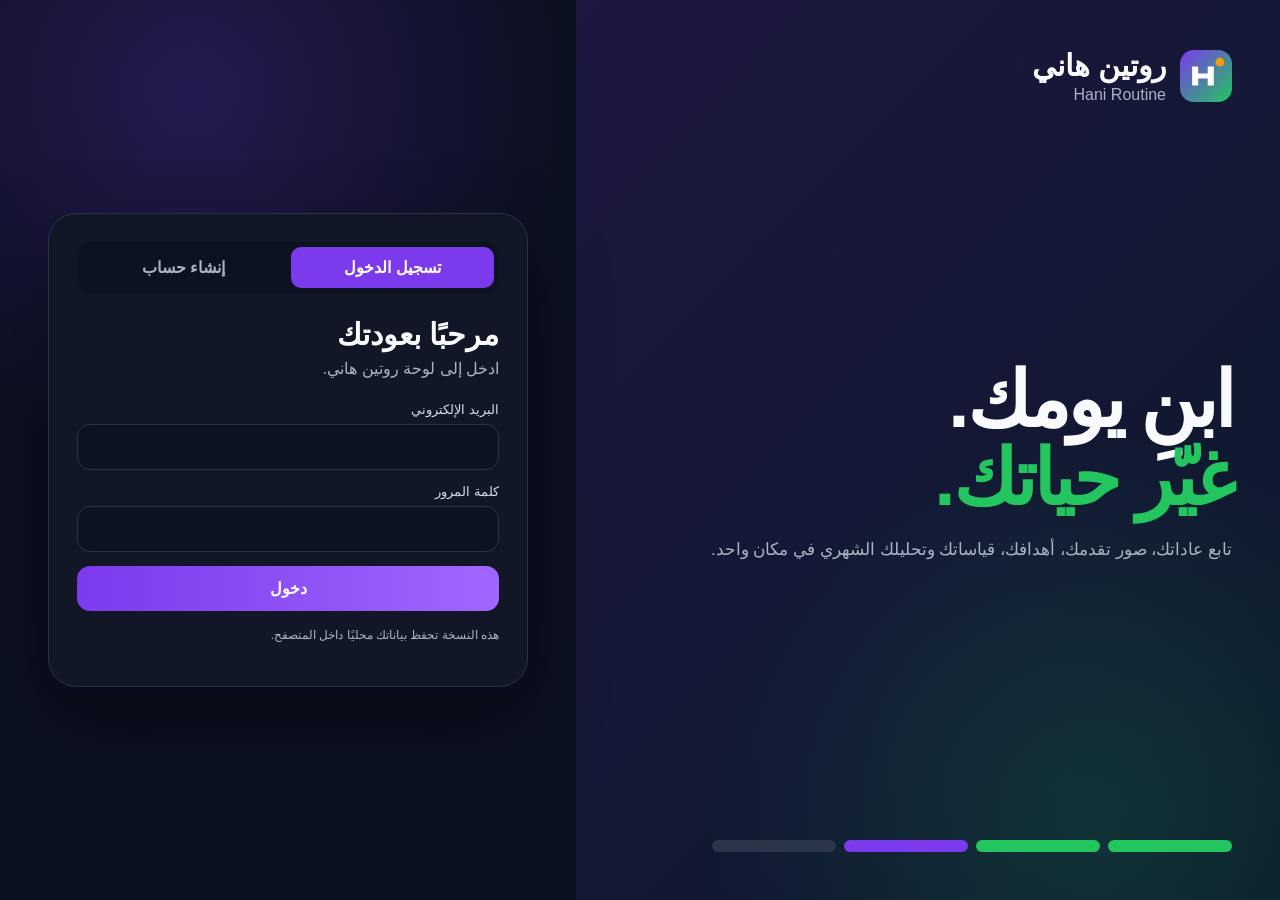
==== commit 0ea3b982: "Add files via upload" ====
--- a/index.html
+++ b/index.html
@@ -1,85 +1,37 @@
 <!DOCTYPE html>
 <html lang="ar" dir="rtl">
 <head>
-  <meta charset="UTF-8">
-  <meta name="viewport" content="width=device-width, initial-scale=1.0">
-  <meta name="theme-color" content="#000000">
-  <title>Masari | تسجيل الدخول</title>
-  <link rel="stylesheet" href="style.css">
+<meta charset="UTF-8"><meta name="viewport" content="width=device-width,initial-scale=1">
+<title>روتين هاني | Hani Routine</title>
+<style>
+:root{--bg:#0B1020;--panel:#111827;--panel2:#172033;--line:#26334d;--text:#F8FAFC;--muted:#AAB4C4;--purple:#7C3AED;--green:#22C55E;--amber:#F59E0B;--cyan:#06B6D4}
+*{box-sizing:border-box}body{margin:0;min-height:100vh;font-family:Segoe UI,Tahoma,Arial,sans-serif;background:radial-gradient(circle at 15% 10%,rgba(124,58,237,.23),transparent 28%),radial-gradient(circle at 85% 90%,rgba(34,197,94,.16),transparent 28%),var(--bg);color:var(--text)}
+button,input{font:inherit}.page{min-height:100vh;display:grid;grid-template-columns:1.1fr .9fr}.hero{padding:48px;display:flex;flex-direction:column;justify-content:space-between;background:linear-gradient(135deg,rgba(124,58,237,.16),rgba(6,182,212,.05))}.brand{display:flex;gap:14px;align-items:center}.brand img{width:52px}.brand h1{margin:0;font-size:30px}.brand p{margin:3px 0 0;color:var(--muted)}.hero h2{font-size:clamp(46px,6vw,88px);line-height:1.02;margin:0;letter-spacing:-3px}.hero h2 span{color:var(--green)}.hero-copy{max-width:700px;color:var(--muted);font-size:17px;line-height:1.9}.preview{display:grid;grid-template-columns:repeat(4,1fr);gap:8px;max-width:520px}.preview i{height:12px;border-radius:999px;background:#2B354A}.preview i:nth-child(-n+2){background:var(--green)}.preview i:nth-child(3){background:var(--purple)}.auth-wrap{display:grid;place-items:center;padding:28px}.card{width:min(480px,100%);background:rgba(17,24,39,.94);border:1px solid var(--line);border-radius:28px;padding:28px;box-shadow:0 30px 80px rgba(0,0,0,.35)}.tabs{display:grid;grid-template-columns:1fr 1fr;padding:5px;background:#0c1220;border-radius:14px;gap:6px}.tab{border:0;padding:11px;border-radius:10px;background:transparent;color:var(--muted);font-weight:800;cursor:pointer}.tab.active{background:var(--purple);color:white}.heading{margin:24px 0}.heading h2{margin:0 0 7px;font-size:30px}.heading p{margin:0;color:var(--muted)}.field{margin-bottom:14px}.field label{display:block;margin-bottom:7px;color:#D5DCEC;font-size:13px}.field input{width:100%;padding:13px;border-radius:13px;border:1px solid var(--line);background:#0c1220;color:white;outline:none}.field input:focus{border-color:var(--purple);box-shadow:0 0 0 3px rgba(124,58,237,.18)}.primary{width:100%;border:0;padding:13px;border-radius:13px;background:linear-gradient(90deg,var(--purple),#9F67FF);color:white;font-weight:900;cursor:pointer}.note{font-size:12px;color:var(--muted);line-height:1.7;margin-top:14px}.hidden{display:none!important}.toast{position:fixed;bottom:20px;left:50%;transform:translate(-50%,24px);opacity:0;background:var(--green);color:#052e16;padding:11px 16px;border-radius:12px;font-weight:900;transition:.2s}.toast.show{opacity:1;transform:translate(-50%,0)}@media(max-width:900px){.page{grid-template-columns:1fr}.hero{display:none}}
+</style>
 </head>
-<body class="auth-page">
-  <main class="auth-layout">
-    <section class="auth-visual">
-      <div class="brand-lockup">
-        <img src="logo.svg" alt="Masari" class="brand-logo">
-        <div>
-          <h1>Masari</h1>
-          <p>ابنِ نفسك كل يوم.</p>
-        </div>
-      </div>
-
-      <div class="visual-copy">
-        <span class="eyebrow">TRACK • BUILD • GROW</span>
-        <h2>كل يوم خطوة.<br>كل عادة مسار.</h2>
-        <p>تابع عاداتك، راقب التزامك، واصنع نسخة أقوى منك بطريقة واضحة وبسيطة.</p>
-      </div>
-
-      <div class="visual-card">
-        <div>
-          <span>الالتزام هذا الشهر</span>
-          <strong>82%</strong>
-        </div>
-        <div class="mini-track">
-          <i class="done"></i><i class="done"></i><i class="done"></i><i class="missed"></i>
-          <i class="done"></i><i class="done"></i><i></i><i></i>
-        </div>
-      </div>
-    </section>
-
-    <section class="auth-panel">
-      <div class="auth-card">
-        <div class="mobile-brand">
-          <img src="logo.svg" alt="Masari">
-          <strong>Masari</strong>
-        </div>
-
-        <div class="auth-tabs">
-          <button id="loginTab" class="auth-tab active">تسجيل الدخول</button>
-          <button id="registerTab" class="auth-tab">إنشاء حساب</button>
-        </div>
-
-        <div class="auth-heading">
-          <h2 id="authTitle">مرحبًا بعودتك</h2>
-          <p id="authSubtitle">أدخل بياناتك للوصول إلى لوحة المتابعة.</p>
-        </div>
-
-        <form id="authForm" novalidate>
-          <div id="nameField" class="field hidden">
-            <label for="name">الاسم الكامل</label>
-            <input id="name" type="text" autocomplete="name" placeholder="مثال: هاني">
-          </div>
-
-          <div class="field">
-            <label for="email">البريد الإلكتروني</label>
-            <input id="email" type="email" autocomplete="email" placeholder="name@example.com">
-          </div>
-
-          <div class="field">
-            <label for="password">كلمة المرور</label>
-            <input id="password" type="password" autocomplete="current-password" placeholder="••••••••">
-          </div>
-
-          <button id="submitBtn" class="primary-btn" type="submit">دخول</button>
-        </form>
-
-        <p class="local-note">
-          النسخة الحالية شخصية وتحفظ بياناتك داخل المتصفح. لا تستخدم كلمة مرور مهمة.
-        </p>
-      </div>
-    </section>
-  </main>
-
-  <div id="toast" class="toast"></div>
-  <script src="auth.js"></script>
-</body>
-</html>+<body>
+<main class="page">
+<section class="hero">
+<div class="brand"><img src="[data-uri]"><div><h1>روتين هاني</h1><p>Hani Routine</p></div></div>
+<div><h2>ابنِ يومك.<br><span>غيّر حياتك.</span></h2><p class="hero-copy">تابع عاداتك، صور تقدمك، أهدافك، قياساتك وتحليلك الشهري في مكان واحد.</p></div>
+<div class="preview"><i></i><i></i><i></i><i></i></div>
+</section>
+<section class="auth-wrap">
+<div class="card">
+<div class="tabs"><button id="loginTab" class="tab active">تسجيل الدخول</button><button id="registerTab" class="tab">إنشاء حساب</button></div>
+<div class="heading"><h2 id="title">مرحبًا بعودتك</h2><p id="subtitle">ادخل إلى لوحة روتين هاني.</p></div>
+<form id="form">
+<div id="nameWrap" class="field hidden"><label>الاسم الكامل</label><input id="name"></div>
+<div class="field"><label>البريد الإلكتروني</label><input id="email" type="email"></div>
+<div class="field"><label>كلمة المرور</label><input id="password" type="password"></div>
+<button id="submit" class="primary">دخول</button>
+</form>
+<p class="note">هذه النسخة تحفظ بياناتك محليًا داخل المتصفح.</p>
+</div>
+</section>
+</main>
+<div id="toast" class="toast"></div>
+<script>
+(()=>{"use strict";const UK="hr_users",SK="hr_session";let mode="login";const $=s=>document.querySelector(s),users=()=>{try{return JSON.parse(localStorage.getItem(UK)||"{}")}catch{return{}}},save=u=>localStorage.setItem(UK,JSON.stringify(u)),toast=t=>{$("#toast").textContent=t;$("#toast").classList.add("show");setTimeout(()=>$("#toast").classList.remove("show"),1700)};function setMode(m){mode=m;$("#loginTab").classList.toggle("active",m==="login");$("#registerTab").classList.toggle("active",m==="register");$("#nameWrap").classList.toggle("hidden",m==="login");$("#title").textContent=m==="login"?"مرحبًا بعودتك":"أنشئ حسابك";$("#subtitle").textContent=m==="login"?"ادخل إلى لوحة روتين هاني.":"ابدأ رحلتك اليوم.";$("#submit").textContent=m==="login"?"دخول":"إنشاء الحساب"}$("#loginTab").onclick=()=>setMode("login");$("#registerTab").onclick=()=>setMode("register");$("#form").onsubmit=e=>{e.preventDefault();const n=$("#name").value.trim(),em=$("#email").value.trim().toLowerCase(),p=$("#password").value;if(!em||!p)return toast("أكمل البيانات");let u=users();if(mode==="register"){if(!n)return toast("اكتب الاسم");if(u[em])return toast("الحساب موجود");u[em]={name:n,email:em,password:p,phone:"",address:""};save(u)}else if(!u[em]||u[em].password!==p)return toast("بيانات الدخول غير صحيحة");localStorage.setItem(SK,em);location.href="dashboard.html"};const s=localStorage.getItem(SK);if(s&&users()[s])location.href="dashboard.html"})();
+</script>
+</body></html>
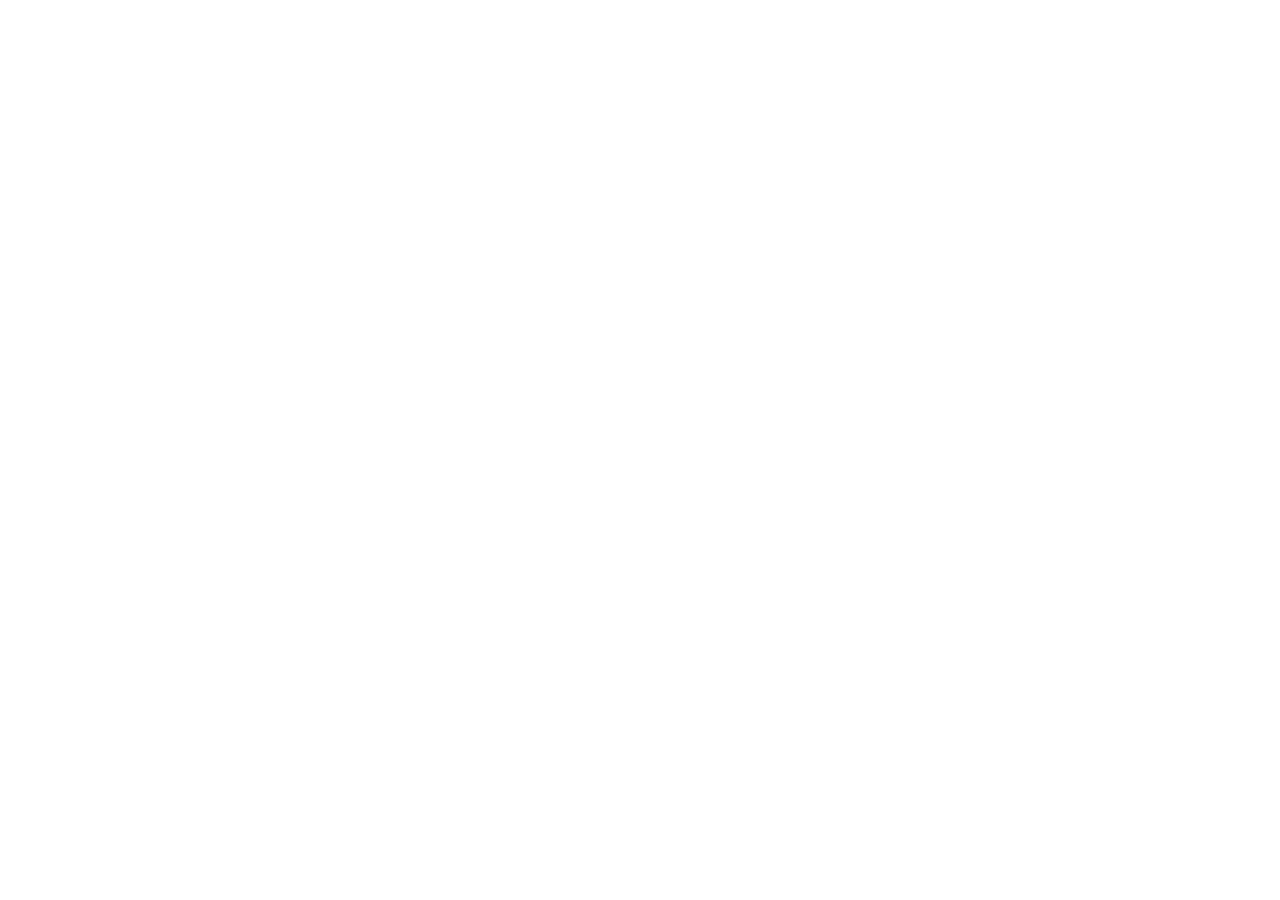
==== commit 9fb6ff6e: "Add files via upload" ====
--- a/index.html
+++ b/index.html
@@ -1,37 +1,14 @@
-<!DOCTYPE html>
+<!doctype html>
 <html lang="ar" dir="rtl">
-<head>
-<meta charset="UTF-8"><meta name="viewport" content="width=device-width,initial-scale=1">
-<title>روتين هاني | Hani Routine</title>
-<style>
-:root{--bg:#0B1020;--panel:#111827;--panel2:#172033;--line:#26334d;--text:#F8FAFC;--muted:#AAB4C4;--purple:#7C3AED;--green:#22C55E;--amber:#F59E0B;--cyan:#06B6D4}
-*{box-sizing:border-box}body{margin:0;min-height:100vh;font-family:Segoe UI,Tahoma,Arial,sans-serif;background:radial-gradient(circle at 15% 10%,rgba(124,58,237,.23),transparent 28%),radial-gradient(circle at 85% 90%,rgba(34,197,94,.16),transparent 28%),var(--bg);color:var(--text)}
-button,input{font:inherit}.page{min-height:100vh;display:grid;grid-template-columns:1.1fr .9fr}.hero{padding:48px;display:flex;flex-direction:column;justify-content:space-between;background:linear-gradient(135deg,rgba(124,58,237,.16),rgba(6,182,212,.05))}.brand{display:flex;gap:14px;align-items:center}.brand img{width:52px}.brand h1{margin:0;font-size:30px}.brand p{margin:3px 0 0;color:var(--muted)}.hero h2{font-size:clamp(46px,6vw,88px);line-height:1.02;margin:0;letter-spacing:-3px}.hero h2 span{color:var(--green)}.hero-copy{max-width:700px;color:var(--muted);font-size:17px;line-height:1.9}.preview{display:grid;grid-template-columns:repeat(4,1fr);gap:8px;max-width:520px}.preview i{height:12px;border-radius:999px;background:#2B354A}.preview i:nth-child(-n+2){background:var(--green)}.preview i:nth-child(3){background:var(--purple)}.auth-wrap{display:grid;place-items:center;padding:28px}.card{width:min(480px,100%);background:rgba(17,24,39,.94);border:1px solid var(--line);border-radius:28px;padding:28px;box-shadow:0 30px 80px rgba(0,0,0,.35)}.tabs{display:grid;grid-template-columns:1fr 1fr;padding:5px;background:#0c1220;border-radius:14px;gap:6px}.tab{border:0;padding:11px;border-radius:10px;background:transparent;color:var(--muted);font-weight:800;cursor:pointer}.tab.active{background:var(--purple);color:white}.heading{margin:24px 0}.heading h2{margin:0 0 7px;font-size:30px}.heading p{margin:0;color:var(--muted)}.field{margin-bottom:14px}.field label{display:block;margin-bottom:7px;color:#D5DCEC;font-size:13px}.field input{width:100%;padding:13px;border-radius:13px;border:1px solid var(--line);background:#0c1220;color:white;outline:none}.field input:focus{border-color:var(--purple);box-shadow:0 0 0 3px rgba(124,58,237,.18)}.primary{width:100%;border:0;padding:13px;border-radius:13px;background:linear-gradient(90deg,var(--purple),#9F67FF);color:white;font-weight:900;cursor:pointer}.note{font-size:12px;color:var(--muted);line-height:1.7;margin-top:14px}.hidden{display:none!important}.toast{position:fixed;bottom:20px;left:50%;transform:translate(-50%,24px);opacity:0;background:var(--green);color:#052e16;padding:11px 16px;border-radius:12px;font-weight:900;transition:.2s}.toast.show{opacity:1;transform:translate(-50%,0)}@media(max-width:900px){.page{grid-template-columns:1fr}.hero{display:none}}
-</style>
-</head>
-<body>
-<main class="page">
-<section class="hero">
-<div class="brand"><img src="[data-uri]"><div><h1>روتين هاني</h1><p>Hani Routine</p></div></div>
-<div><h2>ابنِ يومك.<br><span>غيّر حياتك.</span></h2><p class="hero-copy">تابع عاداتك، صور تقدمك، أهدافك، قياساتك وتحليلك الشهري في مكان واحد.</p></div>
-<div class="preview"><i></i><i></i><i></i><i></i></div>
-</section>
-<section class="auth-wrap">
-<div class="card">
-<div class="tabs"><button id="loginTab" class="tab active">تسجيل الدخول</button><button id="registerTab" class="tab">إنشاء حساب</button></div>
-<div class="heading"><h2 id="title">مرحبًا بعودتك</h2><p id="subtitle">ادخل إلى لوحة روتين هاني.</p></div>
-<form id="form">
-<div id="nameWrap" class="field hidden"><label>الاسم الكامل</label><input id="name"></div>
-<div class="field"><label>البريد الإلكتروني</label><input id="email" type="email"></div>
-<div class="field"><label>كلمة المرور</label><input id="password" type="password"></div>
-<button id="submit" class="primary">دخول</button>
-</form>
-<p class="note">هذه النسخة تحفظ بياناتك محليًا داخل المتصفح.</p>
-</div>
-</section>
-</main>
-<div id="toast" class="toast"></div>
-<script>
-(()=>{"use strict";const UK="hr_users",SK="hr_session";let mode="login";const $=s=>document.querySelector(s),users=()=>{try{return JSON.parse(localStorage.getItem(UK)||"{}")}catch{return{}}},save=u=>localStorage.setItem(UK,JSON.stringify(u)),toast=t=>{$("#toast").textContent=t;$("#toast").classList.add("show");setTimeout(()=>$("#toast").classList.remove("show"),1700)};function setMode(m){mode=m;$("#loginTab").classList.toggle("active",m==="login");$("#registerTab").classList.toggle("active",m==="register");$("#nameWrap").classList.toggle("hidden",m==="login");$("#title").textContent=m==="login"?"مرحبًا بعودتك":"أنشئ حسابك";$("#subtitle").textContent=m==="login"?"ادخل إلى لوحة روتين هاني.":"ابدأ رحلتك اليوم.";$("#submit").textContent=m==="login"?"دخول":"إنشاء الحساب"}$("#loginTab").onclick=()=>setMode("login");$("#registerTab").onclick=()=>setMode("register");$("#form").onsubmit=e=>{e.preventDefault();const n=$("#name").value.trim(),em=$("#email").value.trim().toLowerCase(),p=$("#password").value;if(!em||!p)return toast("أكمل البيانات");let u=users();if(mode==="register"){if(!n)return toast("اكتب الاسم");if(u[em])return toast("الحساب موجود");u[em]={name:n,email:em,password:p,phone:"",address:""};save(u)}else if(!u[em]||u[em].password!==p)return toast("بيانات الدخول غير صحيحة");localStorage.setItem(SK,em);location.href="dashboard.html"};const s=localStorage.getItem(SK);if(s&&users()[s])location.href="dashboard.html"})();
-</script>
-</body></html>+  <head>
+    <meta charset="UTF-8" />
+    <meta name="viewport" content="width=device-width, initial-scale=1.0" />
+    <meta name="theme-color" content="#0b1220" />
+    <title>Hani Routine | هاني روتين</title>
+    <script type="module" crossorigin src="/assets/index-_TORDVck.js"></script>
+    <link rel="stylesheet" crossorigin href="/assets/index-D1RDeo-c.css">
+  </head>
+  <body>
+    <div id="root"></div>
+  </body>
+</html>
